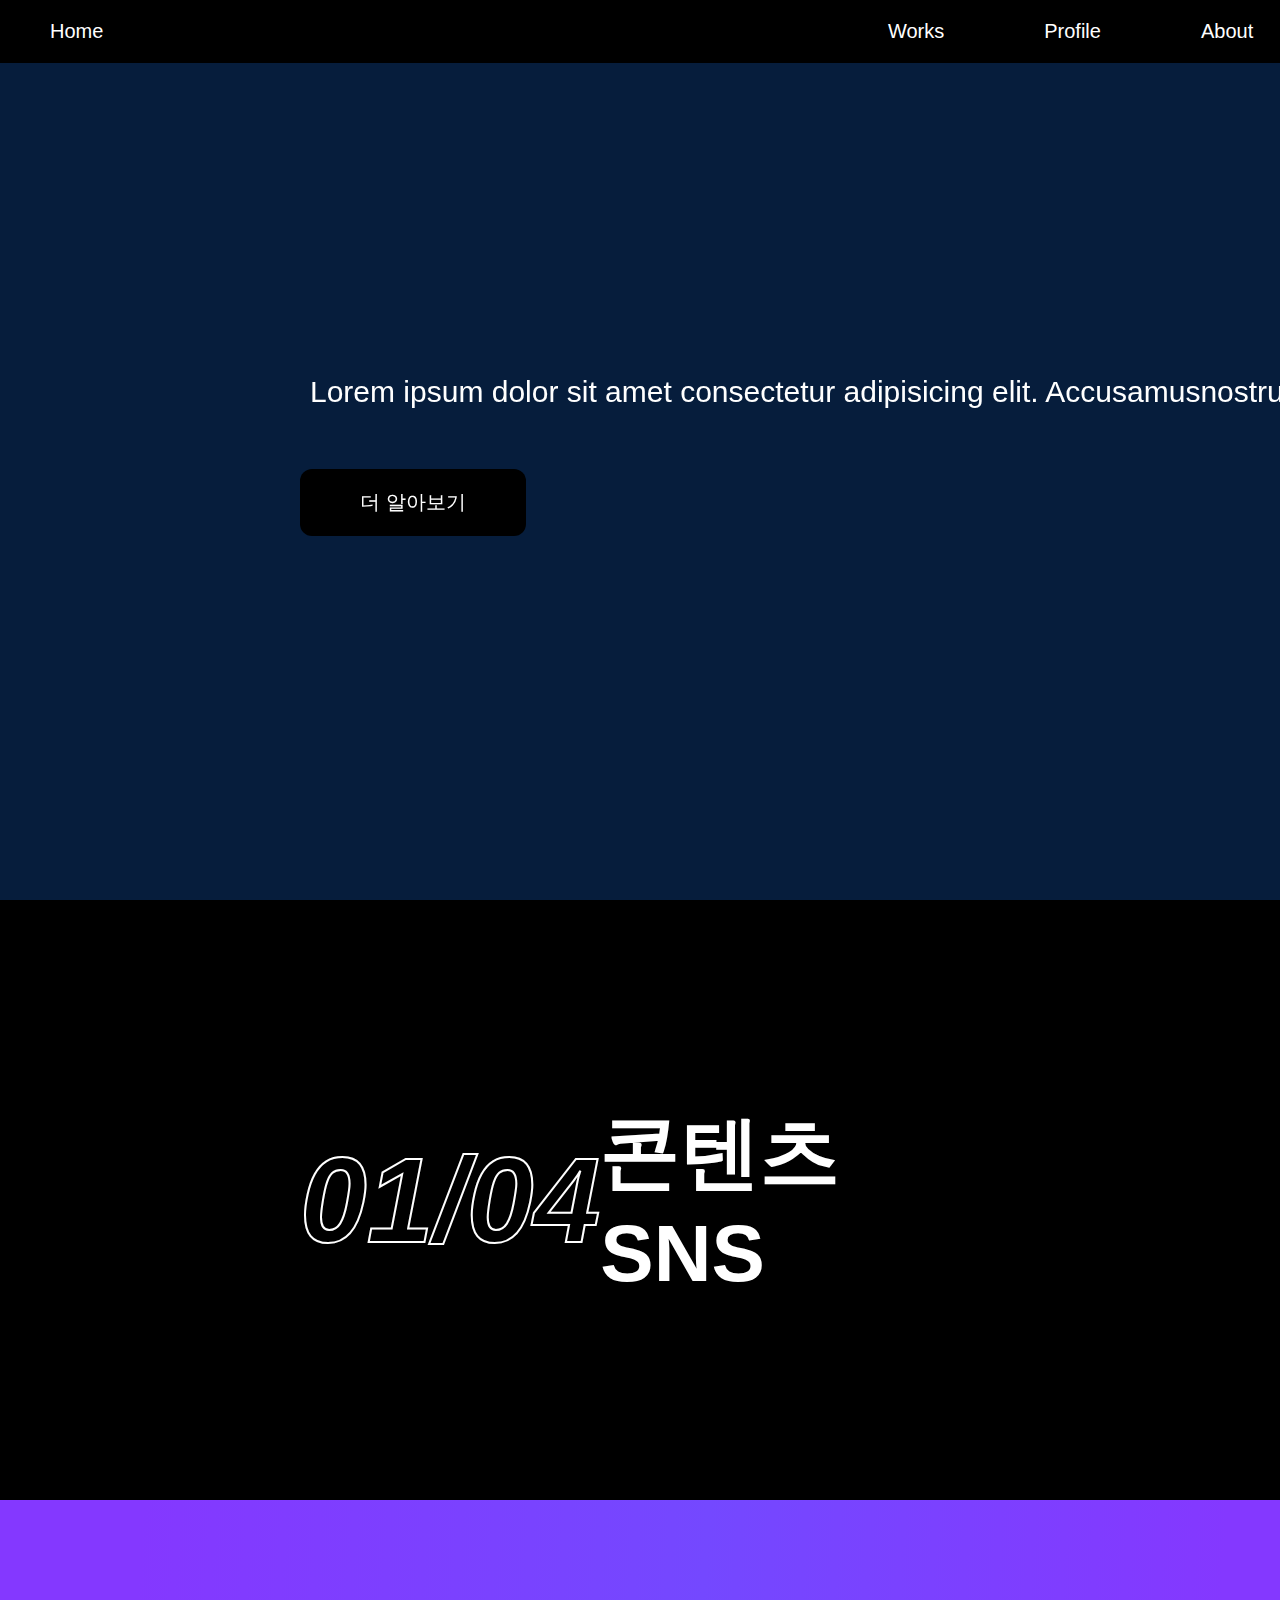
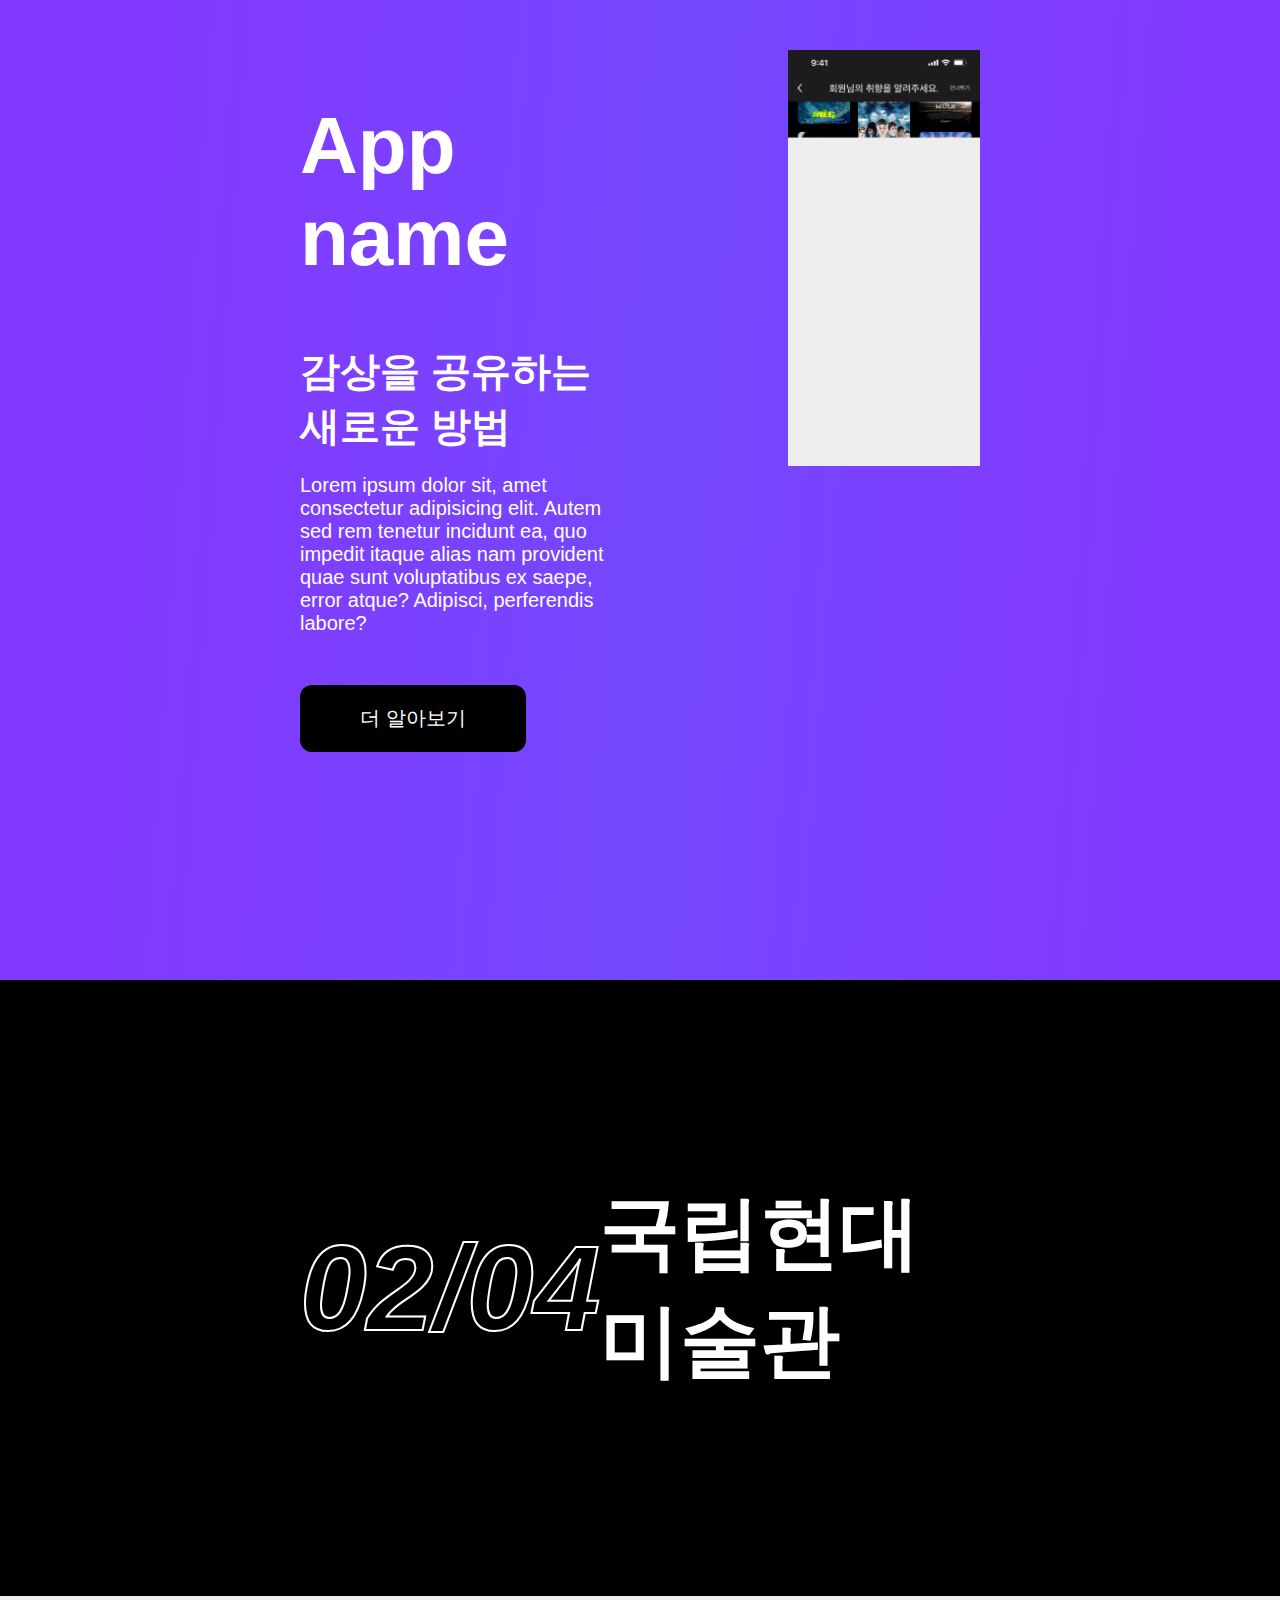
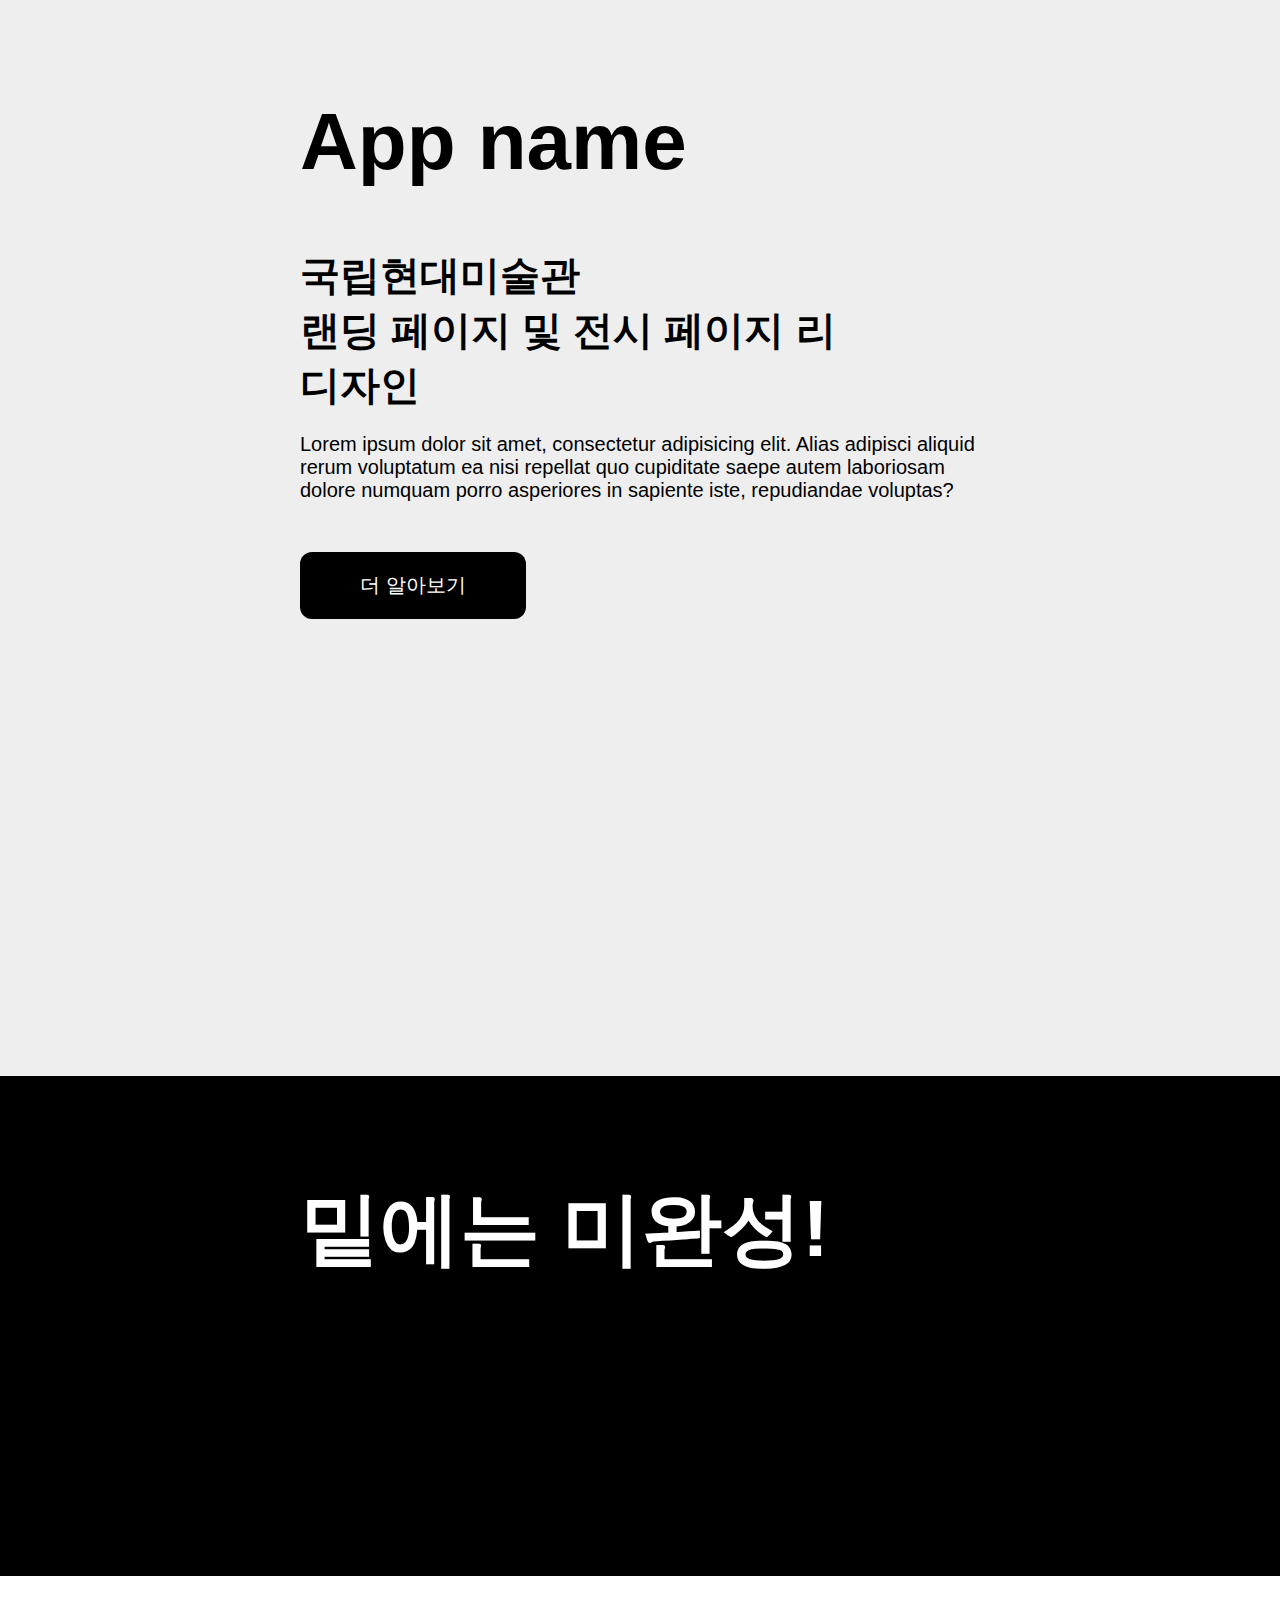
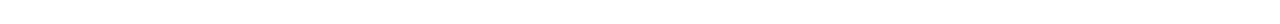
==== index.html @ 31405b0f "모바일 대응 수정" ====
<!DOCTYPE html>
<html lang="en">
<head>
    <meta charset="UTF-8">
    <meta http-equiv="X-UA-Compatible" content="IE=edge">
    <meta name="viewport" content="width=device-width, initial-scale=1.0">
    <!-- CSS -->
    <link rel="stylesheet" href="./CSS/style.css">
    <!-- 폰트 -->
    <link rel="preconnect" href="https://fonts.googleapis.com">
    <link rel="preconnect" href="https://fonts.gstatic.com" crossorigin>
    <link href="https://fonts.googleapis.com/css2?family=Noto+Sans+KR:wght@300;400;700&family=Roboto:wght@300;400;700&display=swap" rel="stylesheet">
    <!-- 제이쿼리 -->
    <script src="https://code.jquery.com/jquery-3.6.0.min.js" integrity="sha256-/xUj+3OJU5yExlq6GSYGSHk7tPXikynS7ogEvDej/m4=" crossorigin="anonymous"></script>

    
    <title>Document</title>
</head>
<body>
    <!-- 네이게이션 바 -->
    <nav class="navbar fixed">
            <li class="navbar-container">
                <ul class="home">Home</ul>
                <ul class="navbar-etc"><a href="#">Works</a></ul>
                <ul class="navbar-etc"><a href="#">Profile</a></ul>
                <ul class="navbar-etc"><a href="#">About</a></ul>
                <ul class="navbar-hamburger hide"><img src="./IMG/menu-line.png" alt=""></ul>
            </li>
    </nav>
    <!-- 메인 섹션 -->
<div class="body-container">
        <div class="main-background">
            <div class="main-text-container">
                <h1 id="job">Product Designer</h1>
                <p class="main-text">Lorem ipsum dolor sit amet consectetur adipisicing elit. Accusamusnostrum?</p>
                <button class="btn">더 알아보기</button>
            </div>
            <div class="profile-img"><img src="./IMG/Macbook.png" alt="profile image"></div>
        </div>
        
    <!-- 작업 -->
        <!-- 무비OTT -->
        <!-- summary -->
        <div class="works">
        <div class="works-title">
            <p class="big-title">01/04</p>
            <h1 style="color:white;">콘텐츠 SNS</h1>
        </div>
        <div class="movie works-template">
            <div class="movie-container">
                <!-- 좌측 텍스트박스 -->
                <div style="position: sticky;">
                    <div id="movie-text-box">
                        <h1>App name</h1>
                        <h4 class="p-title" id="movie-img-mobile">감상을 공유하는 새로운 방법</h4>
                        <p>Lorem ipsum dolor sit, amet consectetur adipisicing elit. Autem sed rem tenetur incidunt ea, quo impedit itaque alias nam provident quae sunt voluptatibus ex saepe, error atque? Adipisci, perferendis labore?</p>
                        <button class="btn">더 알아보기</button>
                    </div>
                </div>
                <!-- 우측 이미지박스 -->
                <div id="movie-img-box">
                    <div class="img-1"><img src="./IMG/test.png" alt=""></div>
                    <div class="temporary-img"></div>
                </div>
            </div>
        </div>
        <!-- MMCA -->
        <!-- summary -->
        <div class="works-title">
            <p class="big-title">02/04</p>
            <h1 style="color:white;">국립현대미술관</h1>
        </div>
        <div class="mmca works-template">
                <div class="mmca-top">
                    <div class="mmca-title">
                        <h1>App name</h1>
                        <h4 class="p-title" id="mmca-logo-mobile">국립현대미술관<br>랜딩 페이지 및 전시 페이지 리디자인</h4>
                    </div>
                    <div class="mmca-logo">
                        <!-- <img src="../Portfolio/IMG/MMCA_logo.png" alt=""> -->
                    </div>
                </div>
            <div>
                    <p id="mmca-p">Lorem ipsum dolor sit amet, consectetur adipisicing elit. Alias adipisci aliquid rerum voluptatum ea nisi repellat quo cupiditate saepe autem laboriosam dolore numquam porro asperiores in sapiente iste, repudiandae voluptas?</p>
                </div>
                <button class="btn" id="mmca-btn">더 알아보기</button>
        </div>
    </div>

    <div style="background-color: black; width: 100vw; height: 500px; position: sticky; top: 0px;" class="works-template"><h1 style="color: white;">밑에는 미완성!</h1></div>
    
    <!-- 프로필 -->
    <div class="profile-background">
        <div class="">
        </div>
    </div>
</div>



    <script>
        var h1 = document.getElementById('job');
        var 글씨 = document.getElementById('job').innerHTML;
        var UIUX = ['UIUX-Designer']

         h1.innerHTML = '';
        for (let i = 0; i < 글씨.length; i++) {
            setTimeout(() => {
             h1.innerHTML = h1.innerHTML + 글씨[i]
         }, i*50);
                    
        }
        // 타이핑 애니메이션
        
        $(window).on('mousewheel DOMMouseScroll',function(e){

            if(e.originalEvent.wheelDelta > 0 ||  e.originalEvent.detail < 0){
                $(".navbar").addClass("fixed");
            } 
            
            else if (e.originalEvent.wheelDelta < 0 ||  e.originalEvent.detail > 0){
                $(".navbar").removeClass("fixed");
            }
            
        });
        // navbar 스크롤 이벤트

        if (matchMedia("screen and (max-width: 768px)").matches) { 
            $('.profile-img').insertAfter('.main-text');
            $('.img-1').insertAfter('#movie-img-mobile');
            $('.mmca-logo').insertAfter('#mmca-logo-mobile');
            $('#mmca-p').insertAfter('.mmca-logo');
            $('#mmca-btn').insertAfter('#mmca-p');
            $(".navbar-etc").addClass('hide');
            $(".navbar-hamburger").removeClass('hide');
         } else { null }

         window.onresize = function(){ document.location.reload(); };
        //  JS 반응형




    </script>
</body>
</html>
---- CSS/style.css ----
@import url(./Reset.css);
.navbar {
  width: 100vw;
  padding: 20px 50px;
  background-color: black;
  color: white;
  list-style: none;
  z-index: 5;
}

.fixed {
  position: fixed;
}

.hide {
  display: none;
}

.navbar-container {
  display: flex;
  width: 94%;
}
.navbar-container ul {
  margin: 0px;
  padding: 0px;
  font-size: 20px;
  vertical-align: middle;
}
.navbar-container ul img {
  width: 20px;
  height: 20px;
}
.navbar-container .home {
  margin-right: auto;
}
.navbar-container .navbar-etc {
  flex: none;
  margin-left: 100px;
}
.navbar-container a {
  text-decoration: none;
  color: white;
}

.btn {
  padding: 20px 60px;
  background-color: black;
  color: white;
  border: none;
  border-radius: 12px;
  font-size: 20px;
  margin-top: 50px;
}

.main-background {
  position: -webkit-sticky;
  position: sticky;
  display: flex;
  align-items: center;
  justify-content: space-between;
  height: 100vh;
  width: 100vw;
  top: 0px;
  background-color: #061D3C;
  color: white;
  padding: 150px 300px;
}
.main-background .main-text-container h1 {
  font-weight: 700;
  font-size: 80px;
}
.main-background .main-text-container .main-text {
  font-size: 30px;
  font-weight: 300;
  width: 100vw;
  margin: 10px;
}
.main-background .profile-img {
  margin-left: auto;
  display: inline-block;
  width: 50vw;
}
.main-background .profile-img img {
  width: 100%;
}

.works-title {
  width: 100%;
  padding: 200px 300px;
  background-color: black;
  display: flex;
  justify-content: space-between;
  align-items: center;
  top: 0;
  position: -webkit-sticky;
  position: sticky;
}

.big-title {
  font-size: 120px;
  font-weight: 700;
  color: transparent;
  -webkit-text-stroke: 2px white;
  font-style: oblique;
}

.works-template {
  position: -webkit-sticky;
  position: sticky;
  top: 0px;
  width: 100vw;
  height: 120vh;
  padding: 100px 300px;
  align-items: center;
}

.movie {
  background: linear-gradient(94.07deg, #8438FF 10.64%, #7448FF 52.28%, #8438FF 90.59%);
}
.movie .movie-container {
  display: flex;
  justify-content: space-between;
  margin-top: 100px;
}
.movie #movie-text-box {
  display: flex;
  flex-direction: column;
  align-items: flex-start;
  width: 25vw;
  color: white;
}

.p-title {
  font-size: 40px;
  margin-top: 60px;
  margin-bottom: 20px;
}

#movie-img-box {
  display: flex;
  flex-direction: column;
  align-items: flex-end;
  width: 25vw;
  justify-content: right;
}
#movie-img-box .img-1 {
  width: 60%;
  margin-top: -50px;
}

#movie-img-box img {
  position: -webkit-sticky;
  position: sticky;
  background-color: #eee;
  width: 100%;
  top: 100px;
  justify-self: right;
}

.mmca {
  background-color: #eee;
  color: black;
}
.mmca .mmca-top {
  display: flex;
  flex-direction: row;
  justify-content: space-between;
  align-items: center;
}
.mmca .mmca-logo {
  width: 150px;
  height: 154px;
  background-image: url(../IMG/MMCA_logo.png);
  background-size: cover;
}

@media screen and (max-width: 768px) {
  h1 {
    font-size: 50px;
  }

  p {
    font-size: 16px;
  }

  .main-background {
    padding: 200px 20px;
    flex-direction: column;
    text-align: center;
    align-items: center;
    justify-content: center;
  }
  .main-background .main-text-container h1 {
    font-weight: 700;
    font-size: 50px;
  }
  .main-background .main-text-container .main-text {
    width: auto;
    margin: 15px auto;
    font-size: 30px;
  }
  .main-background .profile-img {
    width: 70%;
  }

  .btn {
    margin: auto;
  }

  .works h1 {
    margin: 0px auto;
    font-size: 50px;
  }
  .works h4 {
    margin: 16px auto;
    font-size: 24px;
  }
  .works p {
    margin-top: 30px;
    margin-bottom: 30px;
  }

  .works-title {
    flex-direction: column;
    padding: 50px 20px;
  }

  .big-title {
    font-size: 90px;
  }

  .works-template {
    height: auto;
    padding: 20px;
  }

  .movie .movie-container {
    flex-direction: column;
    margin-top: 20px;
  }
  .movie .movie-container #movie-text-box {
    width: 100%;
    text-align: center;
  }
  .movie .movie-container #movie-text-box img {
    width: 50%;
  }

  .mmca .mmca-top {
    flex-direction: column;
    margin-top: 20px;
  }
  .mmca .mmca-top .mmca-title {
    width: 100%;
    text-align: center;
  }
  .mmca .mmca-top .mmca-title .mmca-logo {
    margin: 0% auto;
  }
}/*# sourceMappingURL=style.css.map */
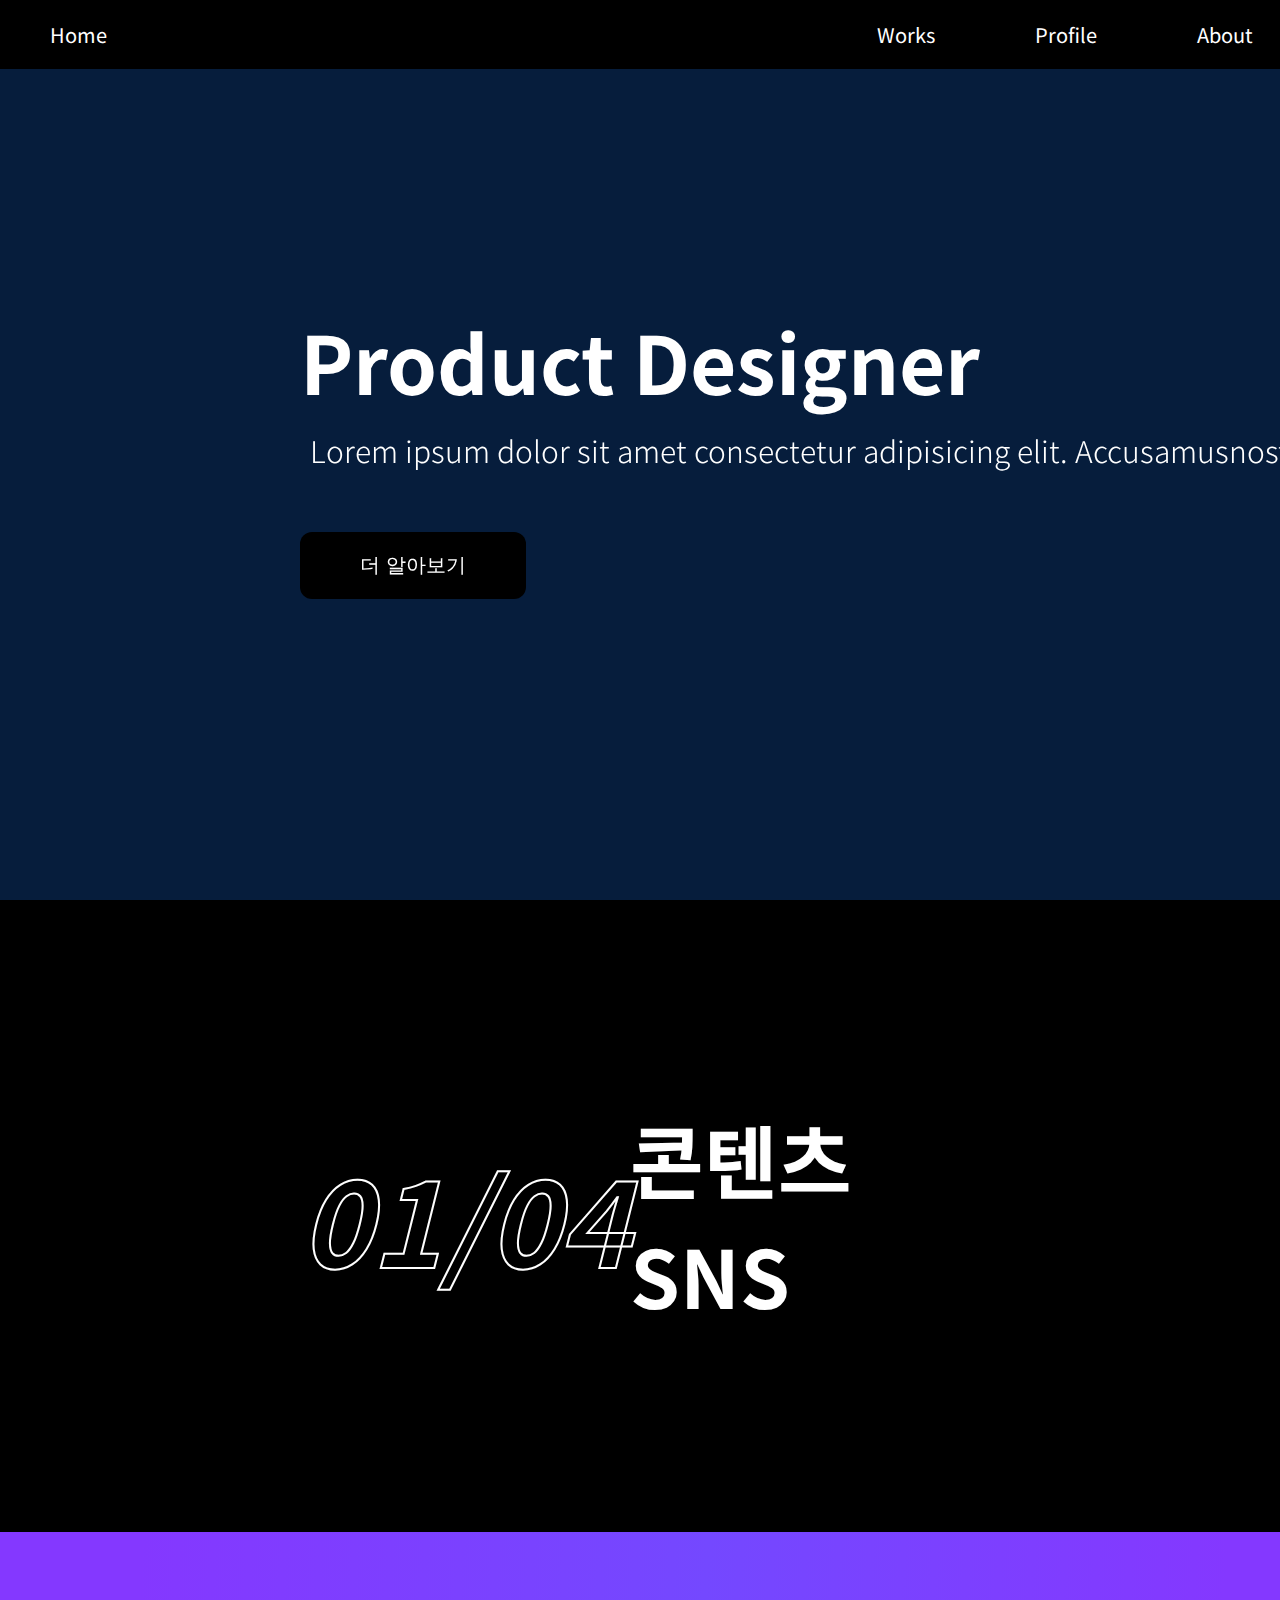
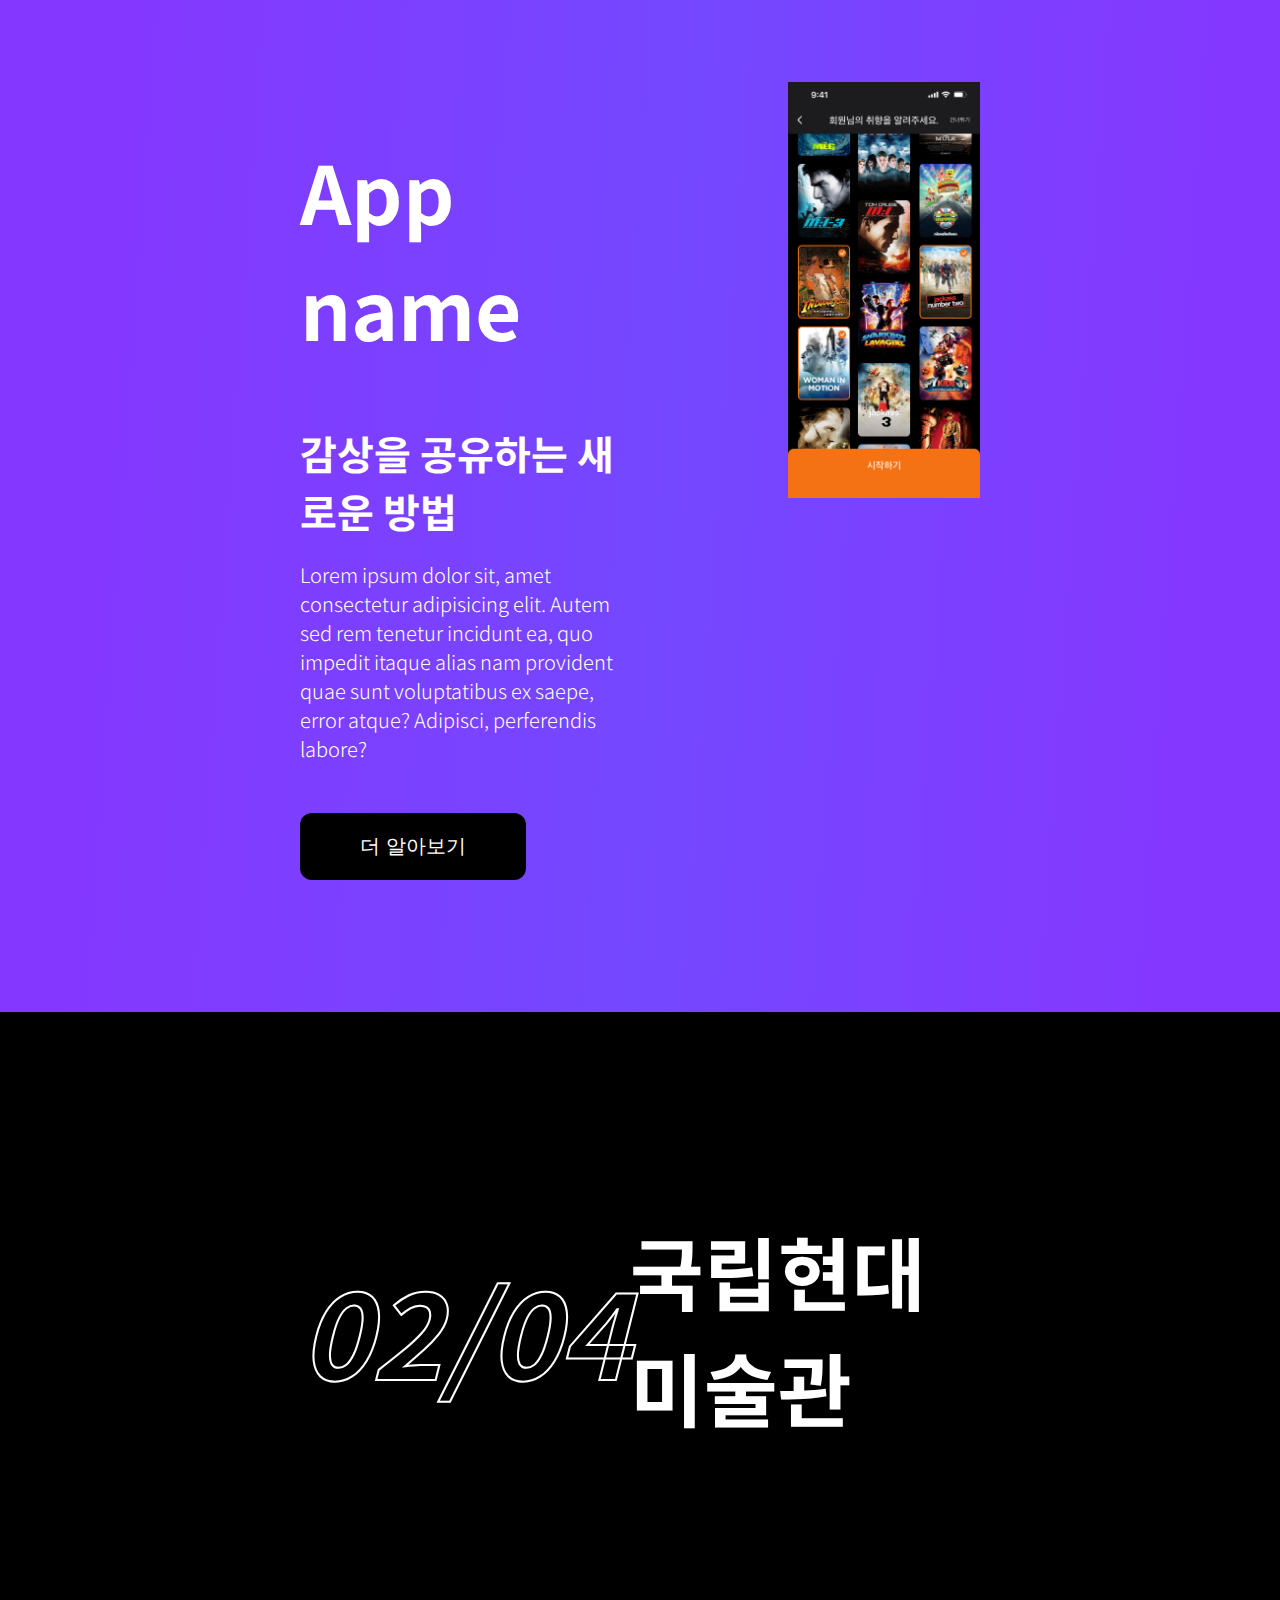
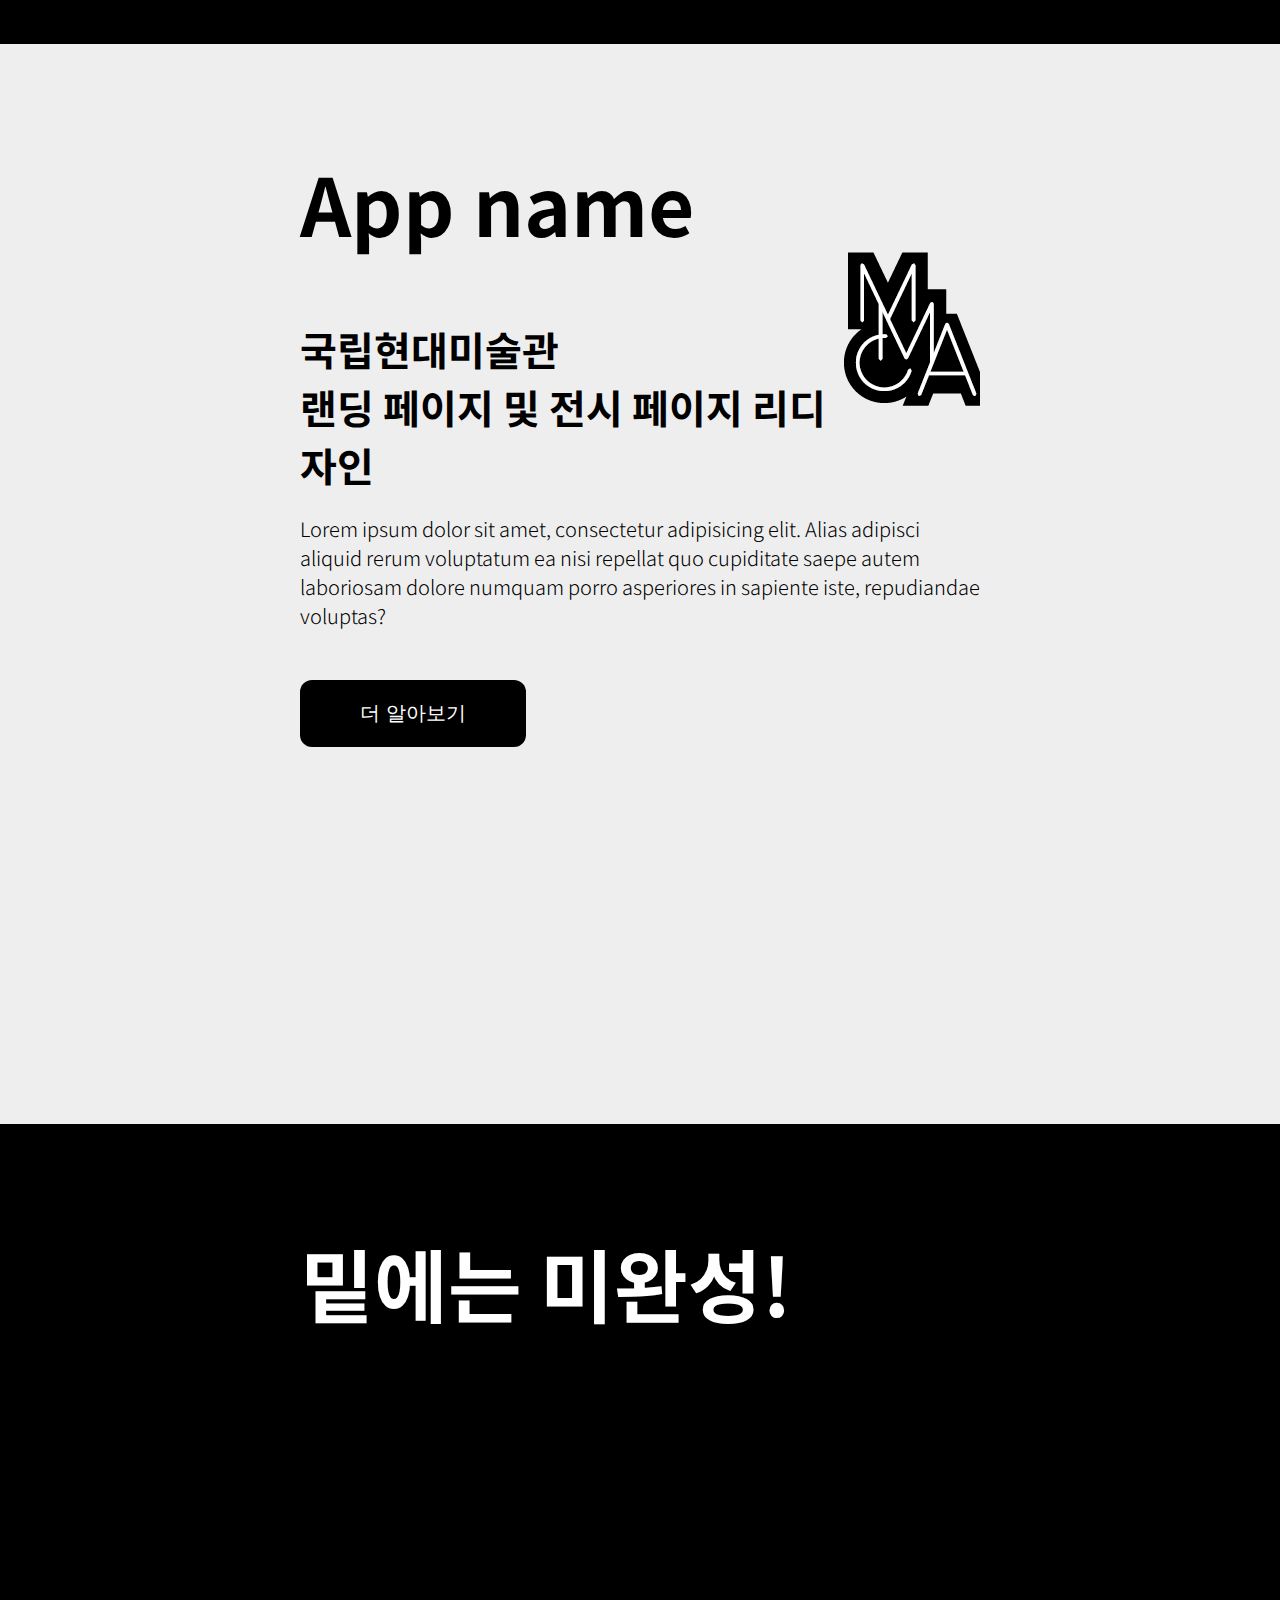
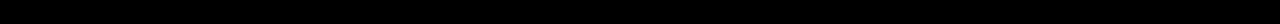
==== commit 11b02d95: "Update index.html" ====
--- a/index.html
+++ b/index.html
@@ -134,8 +134,6 @@
             $(".navbar-etc").addClass('hide');
             $(".navbar-hamburger").removeClass('hide');
          } else { null }
-
-         window.onresize = function(){ document.location.reload(); };
         //  JS 반응형
 
 
@@ -143,4 +141,4 @@
 
     </script>
 </body>
-</html>+</html>
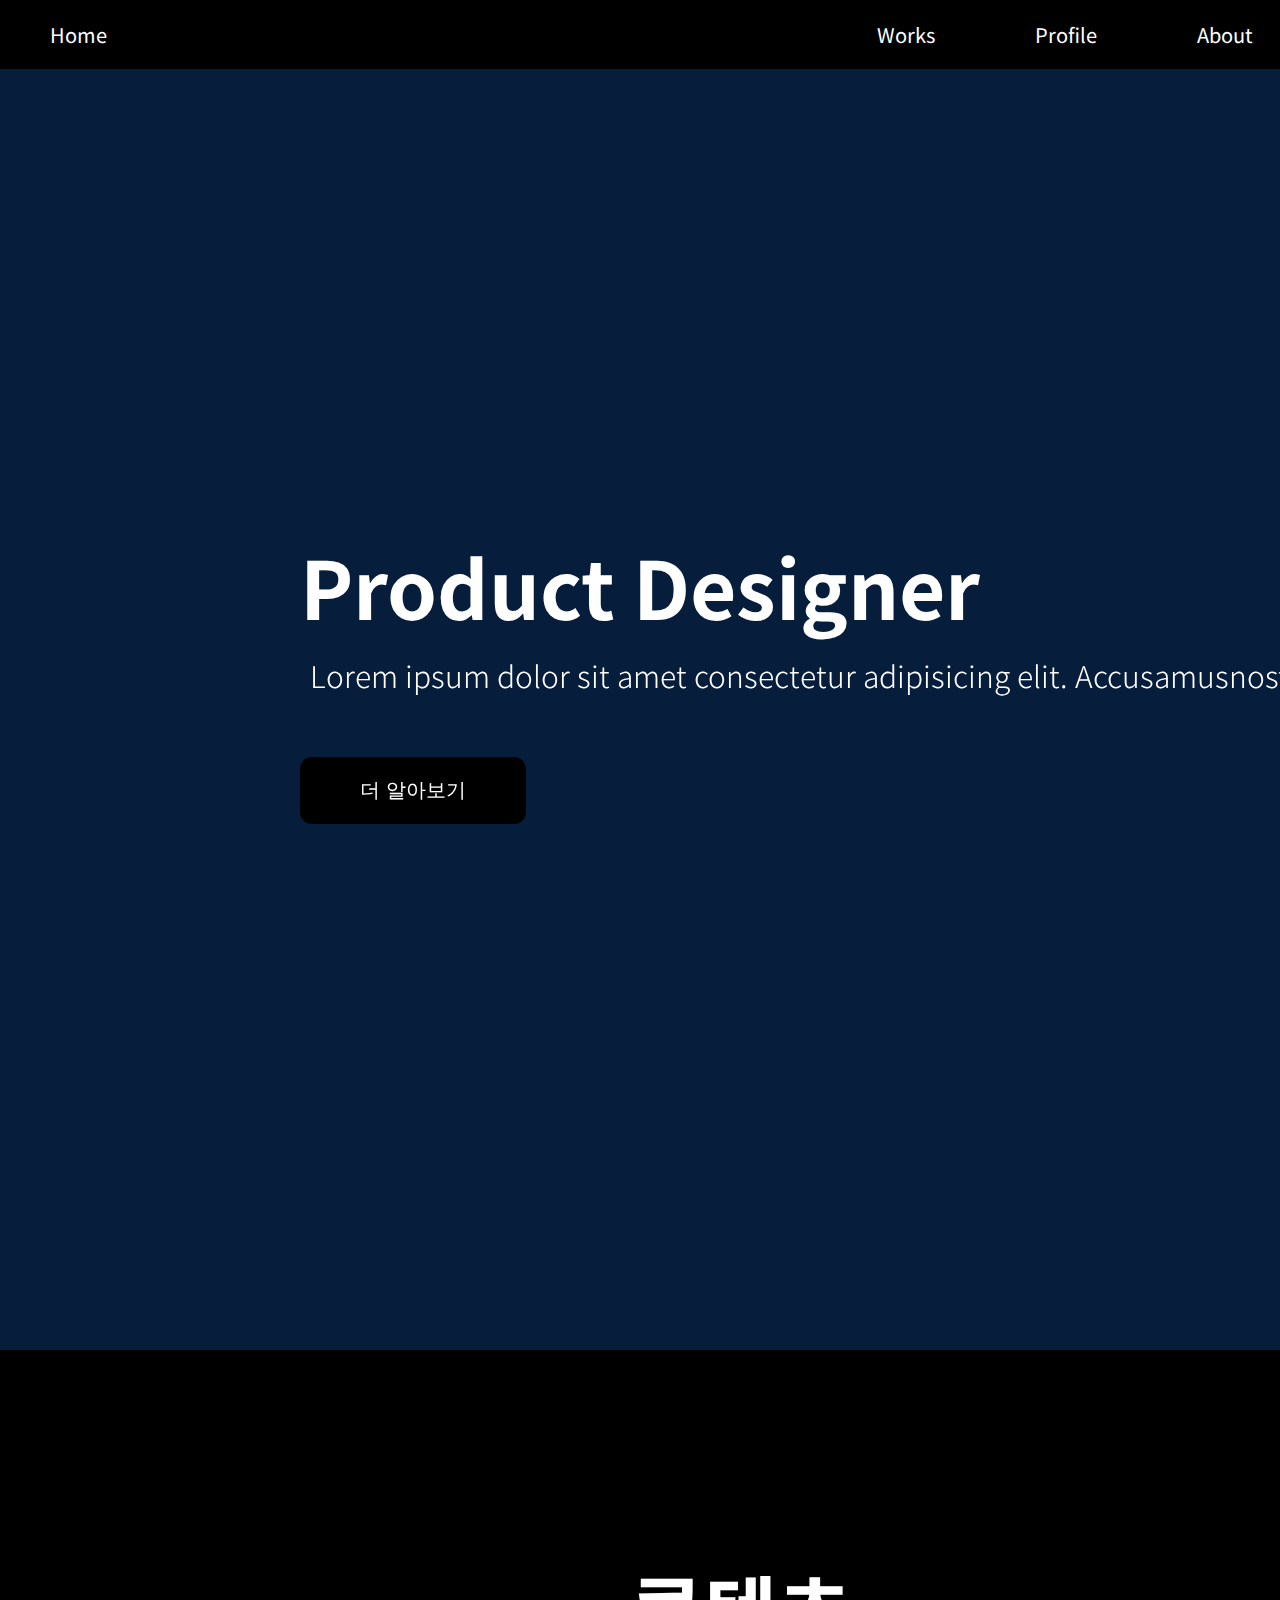
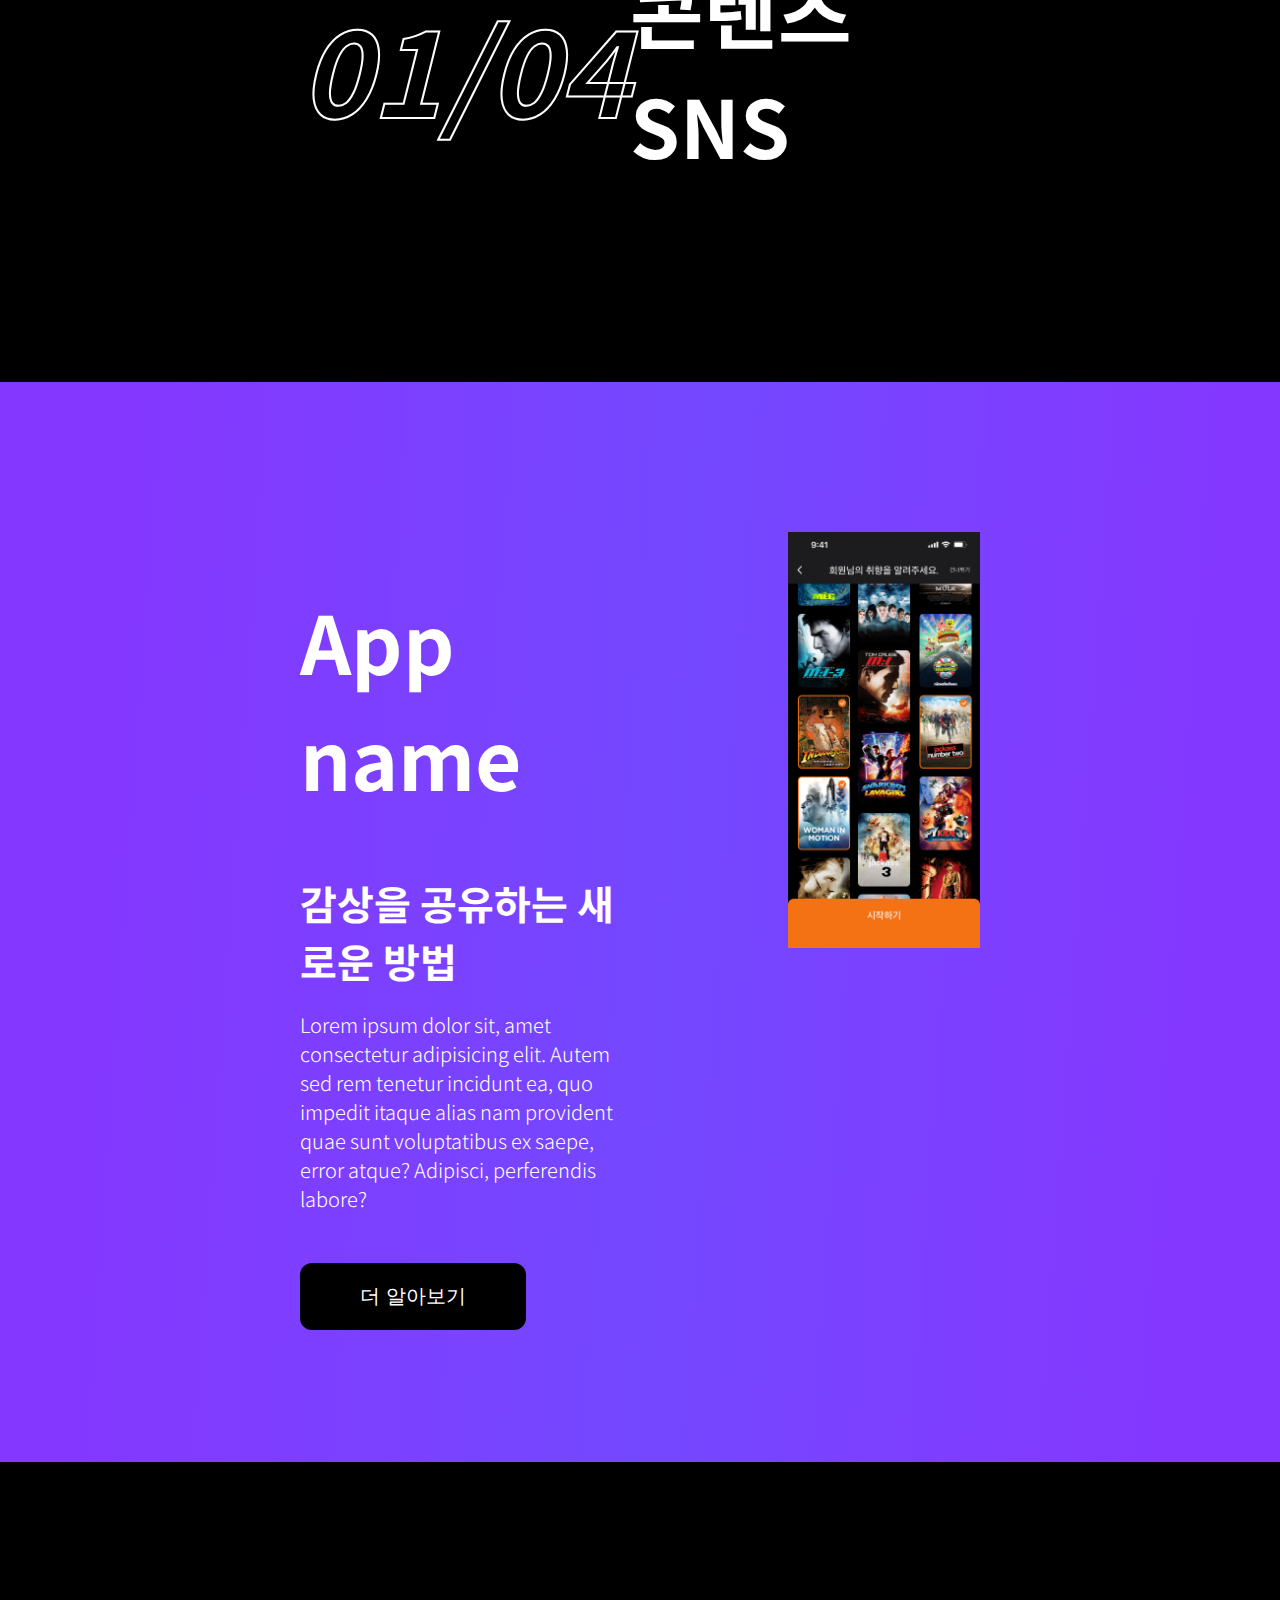
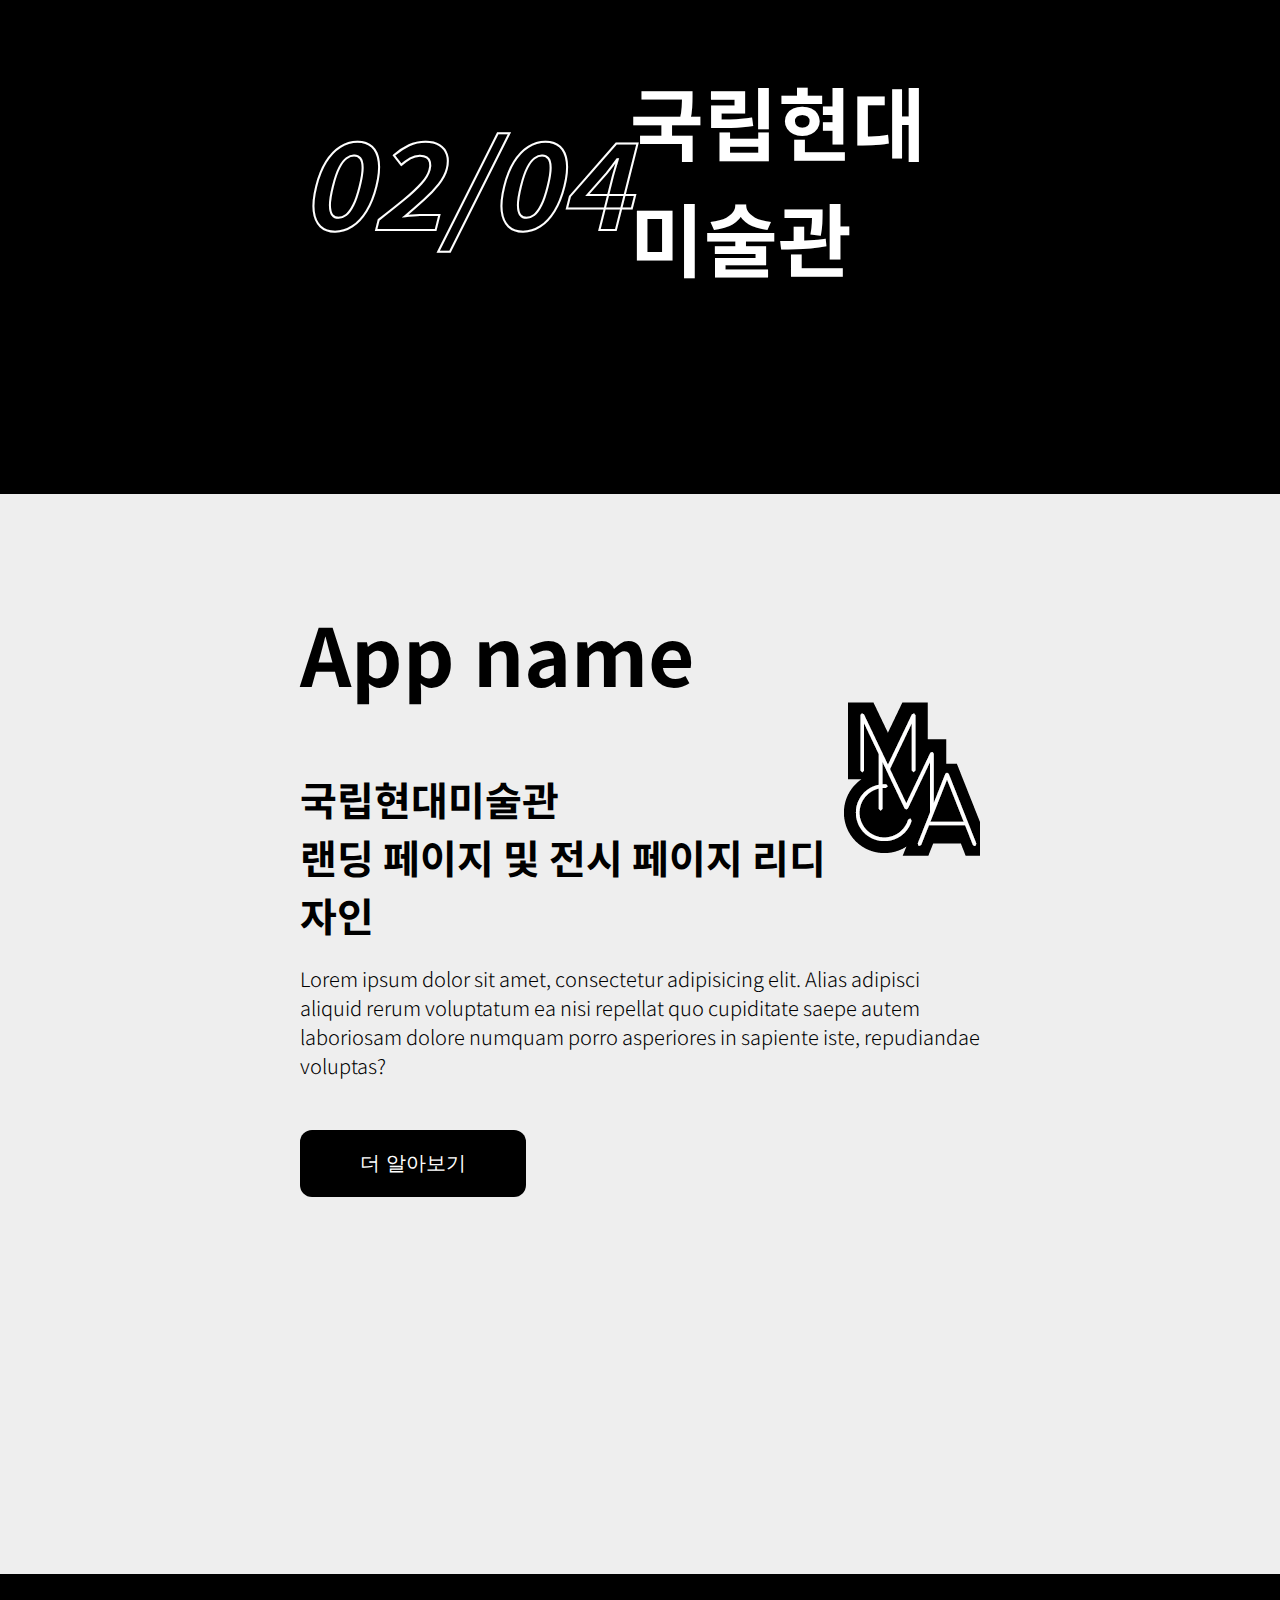
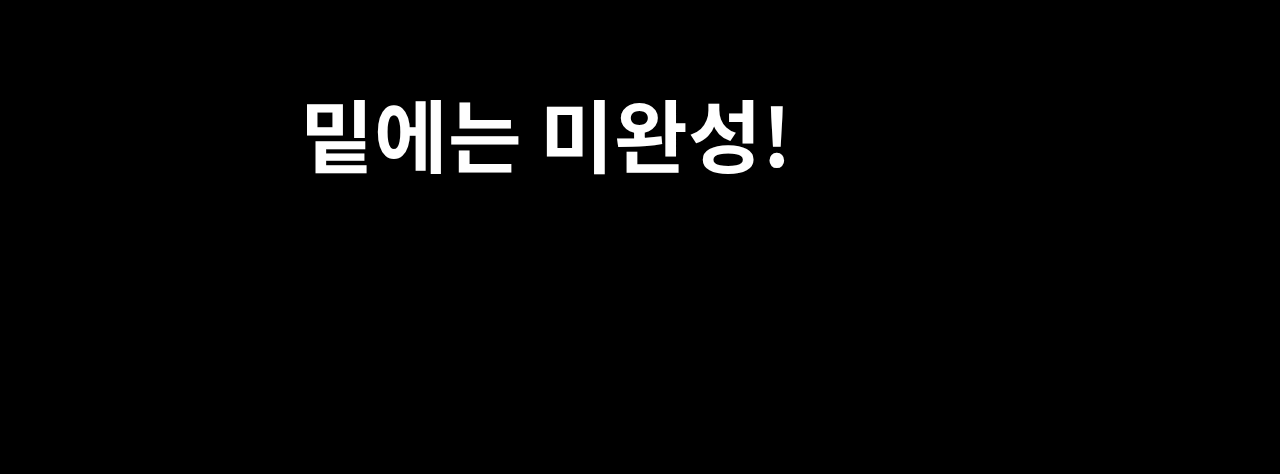
==== commit 8d4f4bc9: "main-background 높이 수정" ====
--- a/index.html
+++ b/index.html
@@ -1,144 +1,144 @@
-<!DOCTYPE html>
-<html lang="en">
-<head>
-    <meta charset="UTF-8">
-    <meta http-equiv="X-UA-Compatible" content="IE=edge">
-    <meta name="viewport" content="width=device-width, initial-scale=1.0">
-    <!-- CSS -->
-    <link rel="stylesheet" href="./CSS/style.css">
-    <!-- 폰트 -->
-    <link rel="preconnect" href="https://fonts.googleapis.com">
-    <link rel="preconnect" href="https://fonts.gstatic.com" crossorigin>
-    <link href="https://fonts.googleapis.com/css2?family=Noto+Sans+KR:wght@300;400;700&family=Roboto:wght@300;400;700&display=swap" rel="stylesheet">
-    <!-- 제이쿼리 -->
-    <script src="https://code.jquery.com/jquery-3.6.0.min.js" integrity="sha256-/xUj+3OJU5yExlq6GSYGSHk7tPXikynS7ogEvDej/m4=" crossorigin="anonymous"></script>
-
-    
-    <title>Document</title>
-</head>
-<body>
-    <!-- 네이게이션 바 -->
-    <nav class="navbar fixed">
-            <li class="navbar-container">
-                <ul class="home">Home</ul>
-                <ul class="navbar-etc"><a href="#">Works</a></ul>
-                <ul class="navbar-etc"><a href="#">Profile</a></ul>
-                <ul class="navbar-etc"><a href="#">About</a></ul>
-                <ul class="navbar-hamburger hide"><img src="./IMG/menu-line.png" alt=""></ul>
-            </li>
-    </nav>
-    <!-- 메인 섹션 -->
-<div class="body-container">
-        <div class="main-background">
-            <div class="main-text-container">
-                <h1 id="job">Product Designer</h1>
-                <p class="main-text">Lorem ipsum dolor sit amet consectetur adipisicing elit. Accusamusnostrum?</p>
-                <button class="btn">더 알아보기</button>
-            </div>
-            <div class="profile-img"><img src="./IMG/Macbook.png" alt="profile image"></div>
-        </div>
-        
-    <!-- 작업 -->
-        <!-- 무비OTT -->
-        <!-- summary -->
-        <div class="works">
-        <div class="works-title">
-            <p class="big-title">01/04</p>
-            <h1 style="color:white;">콘텐츠 SNS</h1>
-        </div>
-        <div class="movie works-template">
-            <div class="movie-container">
-                <!-- 좌측 텍스트박스 -->
-                <div style="position: sticky;">
-                    <div id="movie-text-box">
-                        <h1>App name</h1>
-                        <h4 class="p-title" id="movie-img-mobile">감상을 공유하는 새로운 방법</h4>
-                        <p>Lorem ipsum dolor sit, amet consectetur adipisicing elit. Autem sed rem tenetur incidunt ea, quo impedit itaque alias nam provident quae sunt voluptatibus ex saepe, error atque? Adipisci, perferendis labore?</p>
-                        <button class="btn">더 알아보기</button>
-                    </div>
-                </div>
-                <!-- 우측 이미지박스 -->
-                <div id="movie-img-box">
-                    <div class="img-1"><img src="./IMG/test.png" alt=""></div>
-                    <div class="temporary-img"></div>
-                </div>
-            </div>
-        </div>
-        <!-- MMCA -->
-        <!-- summary -->
-        <div class="works-title">
-            <p class="big-title">02/04</p>
-            <h1 style="color:white;">국립현대미술관</h1>
-        </div>
-        <div class="mmca works-template">
-                <div class="mmca-top">
-                    <div class="mmca-title">
-                        <h1>App name</h1>
-                        <h4 class="p-title" id="mmca-logo-mobile">국립현대미술관<br>랜딩 페이지 및 전시 페이지 리디자인</h4>
-                    </div>
-                    <div class="mmca-logo">
-                        <!-- <img src="../Portfolio/IMG/MMCA_logo.png" alt=""> -->
-                    </div>
-                </div>
-            <div>
-                    <p id="mmca-p">Lorem ipsum dolor sit amet, consectetur adipisicing elit. Alias adipisci aliquid rerum voluptatum ea nisi repellat quo cupiditate saepe autem laboriosam dolore numquam porro asperiores in sapiente iste, repudiandae voluptas?</p>
-                </div>
-                <button class="btn" id="mmca-btn">더 알아보기</button>
-        </div>
-    </div>
-
-    <div style="background-color: black; width: 100vw; height: 500px; position: sticky; top: 0px;" class="works-template"><h1 style="color: white;">밑에는 미완성!</h1></div>
-    
-    <!-- 프로필 -->
-    <div class="profile-background">
-        <div class="">
-        </div>
-    </div>
-</div>
-
-
-
-    <script>
-        var h1 = document.getElementById('job');
-        var 글씨 = document.getElementById('job').innerHTML;
-        var UIUX = ['UIUX-Designer']
-
-         h1.innerHTML = '';
-        for (let i = 0; i < 글씨.length; i++) {
-            setTimeout(() => {
-             h1.innerHTML = h1.innerHTML + 글씨[i]
-         }, i*50);
-                    
-        }
-        // 타이핑 애니메이션
-        
-        $(window).on('mousewheel DOMMouseScroll',function(e){
-
-            if(e.originalEvent.wheelDelta > 0 ||  e.originalEvent.detail < 0){
-                $(".navbar").addClass("fixed");
-            } 
-            
-            else if (e.originalEvent.wheelDelta < 0 ||  e.originalEvent.detail > 0){
-                $(".navbar").removeClass("fixed");
-            }
-            
-        });
-        // navbar 스크롤 이벤트
-
-        if (matchMedia("screen and (max-width: 768px)").matches) { 
-            $('.profile-img').insertAfter('.main-text');
-            $('.img-1').insertAfter('#movie-img-mobile');
-            $('.mmca-logo').insertAfter('#mmca-logo-mobile');
-            $('#mmca-p').insertAfter('.mmca-logo');
-            $('#mmca-btn').insertAfter('#mmca-p');
-            $(".navbar-etc").addClass('hide');
-            $(".navbar-hamburger").removeClass('hide');
-         } else { null }
-        //  JS 반응형
-
-
-
-
-    </script>
-</body>
-</html>
+<!DOCTYPE html>
+<html lang="en">
+<head>
+    <meta charset="UTF-8">
+    <meta http-equiv="X-UA-Compatible" content="IE=edge">
+    <meta name="viewport" content="width=device-width, initial-scale=1.0">
+    <!-- CSS -->
+    <link rel="stylesheet" href="./CSS/style.css">
+    <!-- 폰트 -->
+    <link rel="preconnect" href="https://fonts.googleapis.com">
+    <link rel="preconnect" href="https://fonts.gstatic.com" crossorigin>
+    <link href="https://fonts.googleapis.com/css2?family=Noto+Sans+KR:wght@300;400;700&family=Roboto:wght@300;400;700&display=swap" rel="stylesheet">
+    <!-- 제이쿼리 -->
+    <script src="https://code.jquery.com/jquery-3.6.0.min.js" integrity="sha256-/xUj+3OJU5yExlq6GSYGSHk7tPXikynS7ogEvDej/m4=" crossorigin="anonymous"></script>
+
+    
+    <title>Document</title>
+</head>
+<body>
+    <!-- 네이게이션 바 -->
+    <nav class="navbar fixed">
+            <li class="navbar-container">
+                <ul class="home">Home</ul>
+                <ul class="navbar-etc"><a href="#">Works</a></ul>
+                <ul class="navbar-etc"><a href="#">Profile</a></ul>
+                <ul class="navbar-etc"><a href="#">About</a></ul>
+                <ul class="navbar-hamburger hide"><img src="./IMG/menu-line.png" alt=""></ul>
+            </li>
+    </nav>
+    <!-- 메인 섹션 -->
+<div class="body-container">
+        <div class="main-background">
+            <div class="main-text-container">
+                <h1 id="job">Product Designer</h1>
+                <p class="main-text">Lorem ipsum dolor sit amet consectetur adipisicing elit. Accusamusnostrum?</p>
+                <button class="btn">더 알아보기</button>
+            </div>
+            <div class="profile-img"><img src="./IMG/Macbook.png" alt="profile image"></div>
+        </div>
+        
+    <!-- 작업 -->
+        <!-- 무비OTT -->
+        <!-- summary -->
+        <div class="works">
+        <div class="works-title">
+            <p class="big-title">01/04</p>
+            <h1 style="color:white;">콘텐츠 SNS</h1>
+        </div>
+        <div class="movie works-template">
+            <div class="movie-container">
+                <!-- 좌측 텍스트박스 -->
+                <div style="position: sticky;">
+                    <div id="movie-text-box">
+                        <h1>App name</h1>
+                        <h4 class="p-title" id="movie-img-mobile">감상을 공유하는 새로운 방법</h4>
+                        <p>Lorem ipsum dolor sit, amet consectetur adipisicing elit. Autem sed rem tenetur incidunt ea, quo impedit itaque alias nam provident quae sunt voluptatibus ex saepe, error atque? Adipisci, perferendis labore?</p>
+                        <button class="btn">더 알아보기</button>
+                    </div>
+                </div>
+                <!-- 우측 이미지박스 -->
+                <div id="movie-img-box">
+                    <div class="img-1"><img src="./IMG/test.png" alt=""></div>
+                    <div class="temporary-img"></div>
+                </div>
+            </div>
+        </div>
+        <!-- MMCA -->
+        <!-- summary -->
+        <div class="works-title">
+            <p class="big-title">02/04</p>
+            <h1 style="color:white;">국립현대미술관</h1>
+        </div>
+        <div class="mmca works-template">
+                <div class="mmca-top">
+                    <div class="mmca-title">
+                        <h1>App name</h1>
+                        <h4 class="p-title" id="mmca-logo-mobile">국립현대미술관<br>랜딩 페이지 및 전시 페이지 리디자인</h4>
+                    </div>
+                    <div class="mmca-logo">
+                        <!-- <img src="../Portfolio/IMG/MMCA_logo.png" alt=""> -->
+                    </div>
+                </div>
+            <div>
+                    <p id="mmca-p">Lorem ipsum dolor sit amet, consectetur adipisicing elit. Alias adipisci aliquid rerum voluptatum ea nisi repellat quo cupiditate saepe autem laboriosam dolore numquam porro asperiores in sapiente iste, repudiandae voluptas?</p>
+                </div>
+                <button class="btn" id="mmca-btn">더 알아보기</button>
+        </div>
+    </div>
+
+    <div style="background-color: black; width: 100vw; height: 500px; position: sticky; top: 0px;" class="works-template"><h1 style="color: white;">밑에는 미완성!</h1></div>
+    
+    <!-- 프로필 -->
+    <div class="profile-background">
+        <div class="">
+        </div>
+    </div>
+</div>
+
+
+
+    <script>
+        var h1 = document.getElementById('job');
+        var 글씨 = document.getElementById('job').innerHTML;
+        var UIUX = ['UIUX-Designer']
+
+         h1.innerHTML = '';
+        for (let i = 0; i < 글씨.length; i++) {
+            setTimeout(() => {
+             h1.innerHTML = h1.innerHTML + 글씨[i]
+         }, i*50);
+                    
+        }
+        // 타이핑 애니메이션
+        
+        $(window).on('mousewheel DOMMouseScroll',function(e){
+
+            if(e.originalEvent.wheelDelta > 0 ||  e.originalEvent.detail < 0){
+                $(".navbar").addClass("fixed");
+            } 
+            
+            else if (e.originalEvent.wheelDelta < 0 ||  e.originalEvent.detail > 0){
+                $(".navbar").removeClass("fixed");
+            }
+            
+        });
+        // navbar 스크롤 이벤트
+
+        if (matchMedia("screen and (max-width: 768px)").matches) { 
+            $('.profile-img').insertAfter('.main-text');
+            $('.img-1').insertAfter('#movie-img-mobile');
+            $('.mmca-logo').insertAfter('#mmca-logo-mobile');
+            $('#mmca-p').insertAfter('.mmca-logo');
+            $('#mmca-btn').insertAfter('#mmca-p');
+            $(".navbar-etc").addClass('hide');
+            $(".navbar-hamburger").removeClass('hide');
+         } else { null }
+        //  JS 반응형
+
+
+
+
+    </script>
+</body>
+</html>--- a/CSS/style.css
+++ b/CSS/style.css
@@ -58,7 +58,7 @@
   display: flex;
   align-items: center;
   justify-content: space-between;
-  height: 100vh;
+  height: 150vh;
   width: 100vw;
   top: 0px;
   background-color: #061D3C;
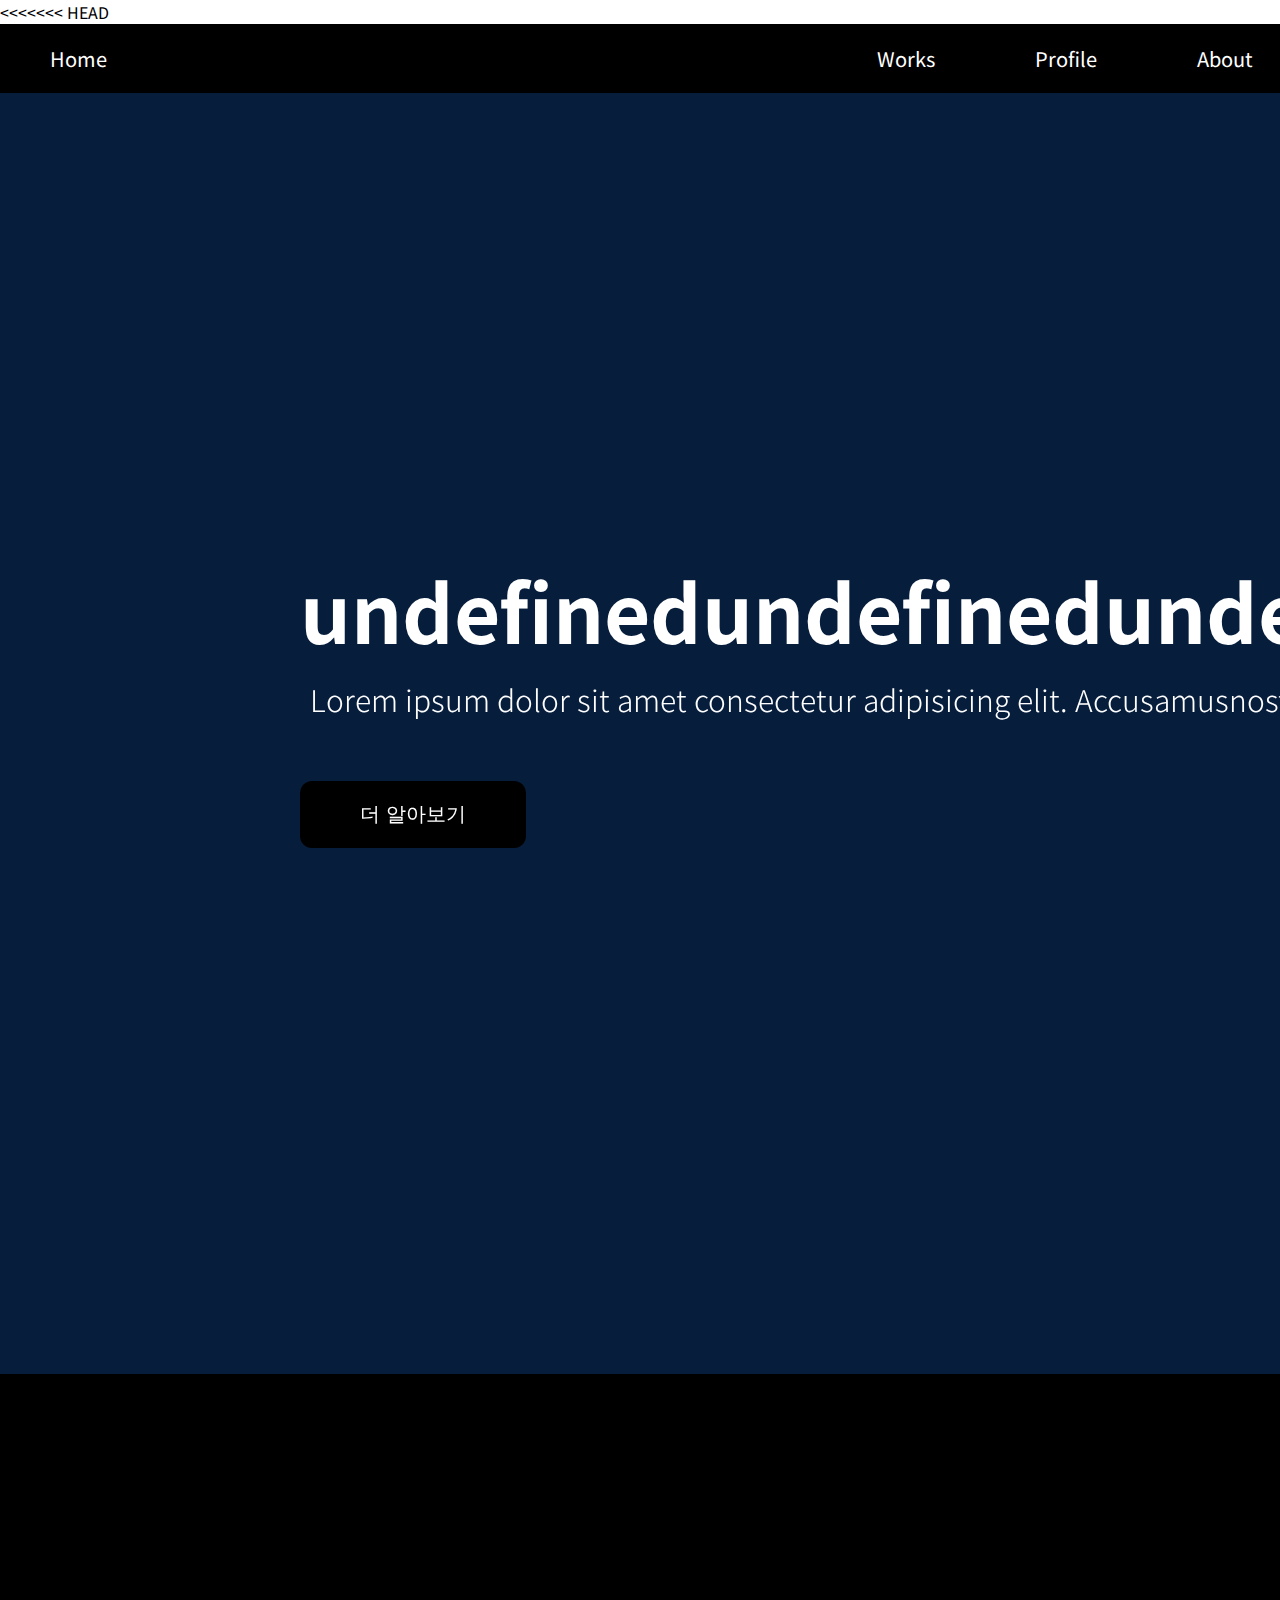
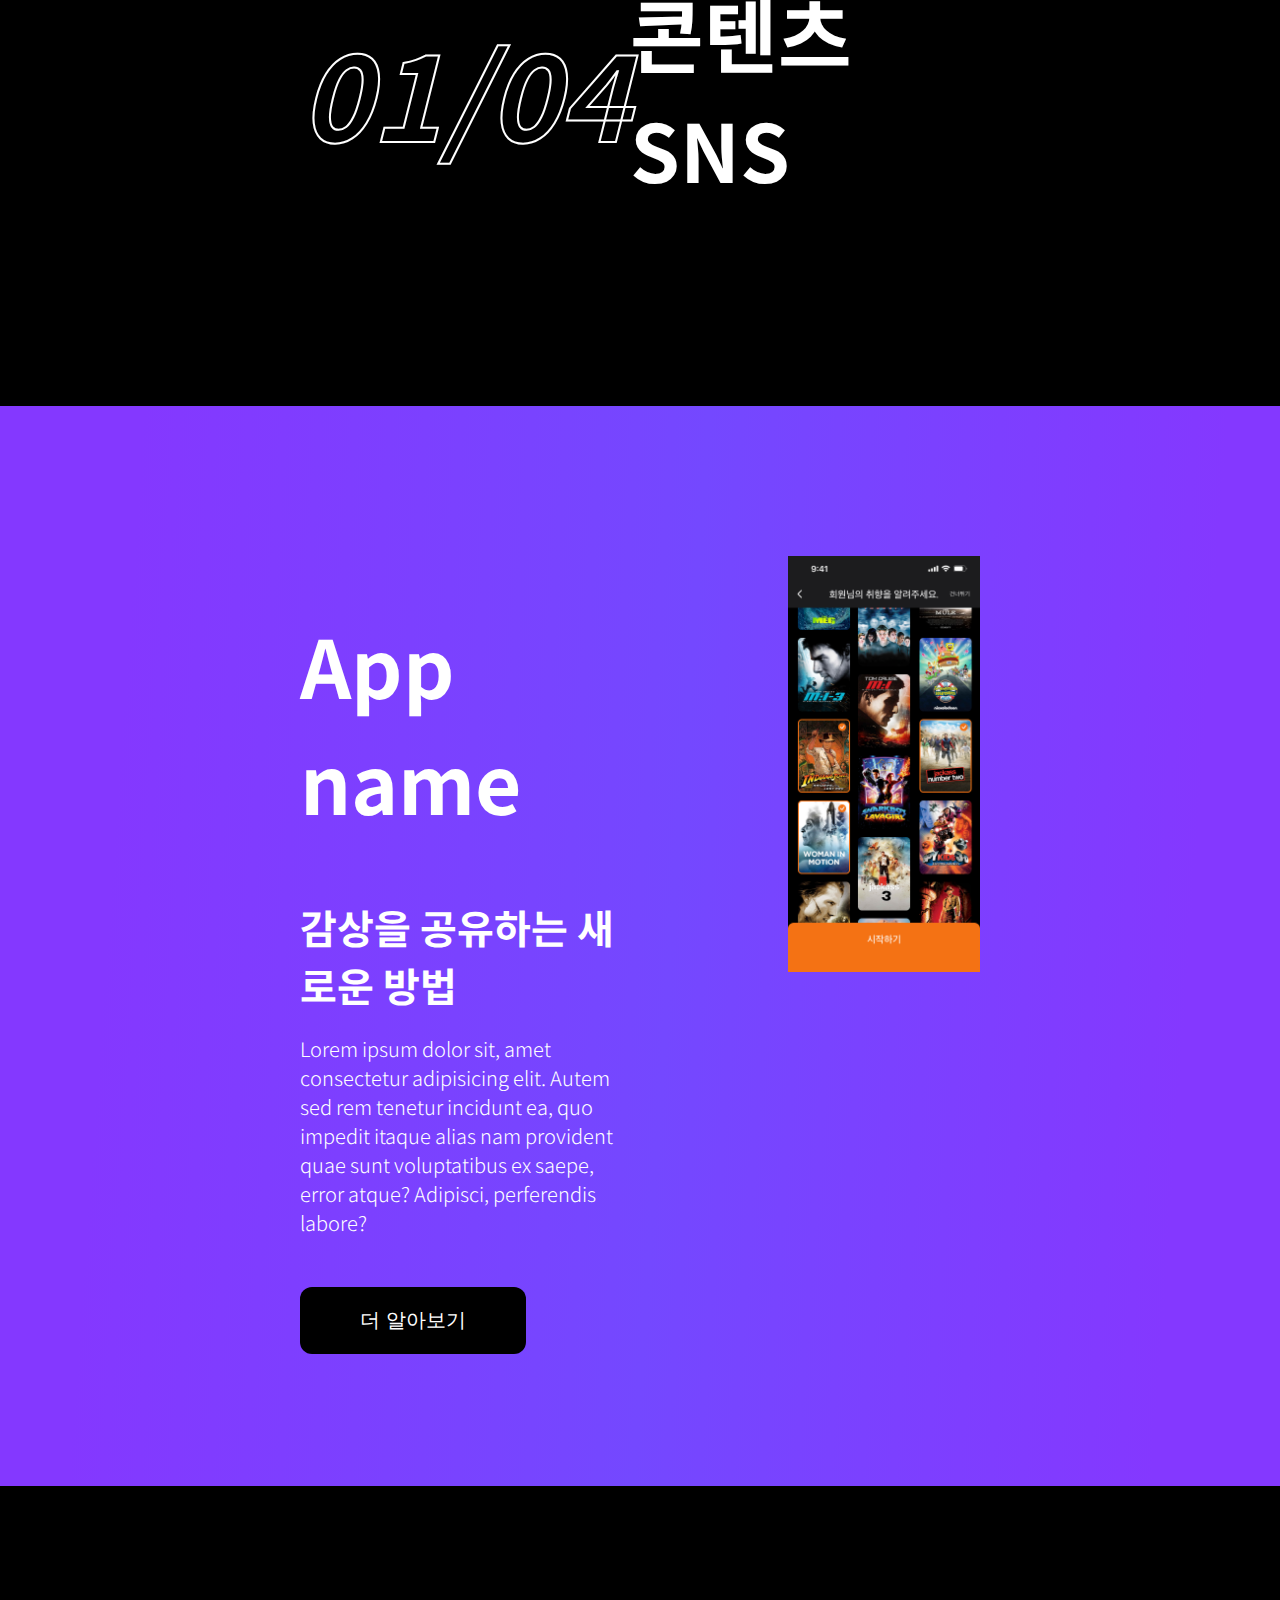
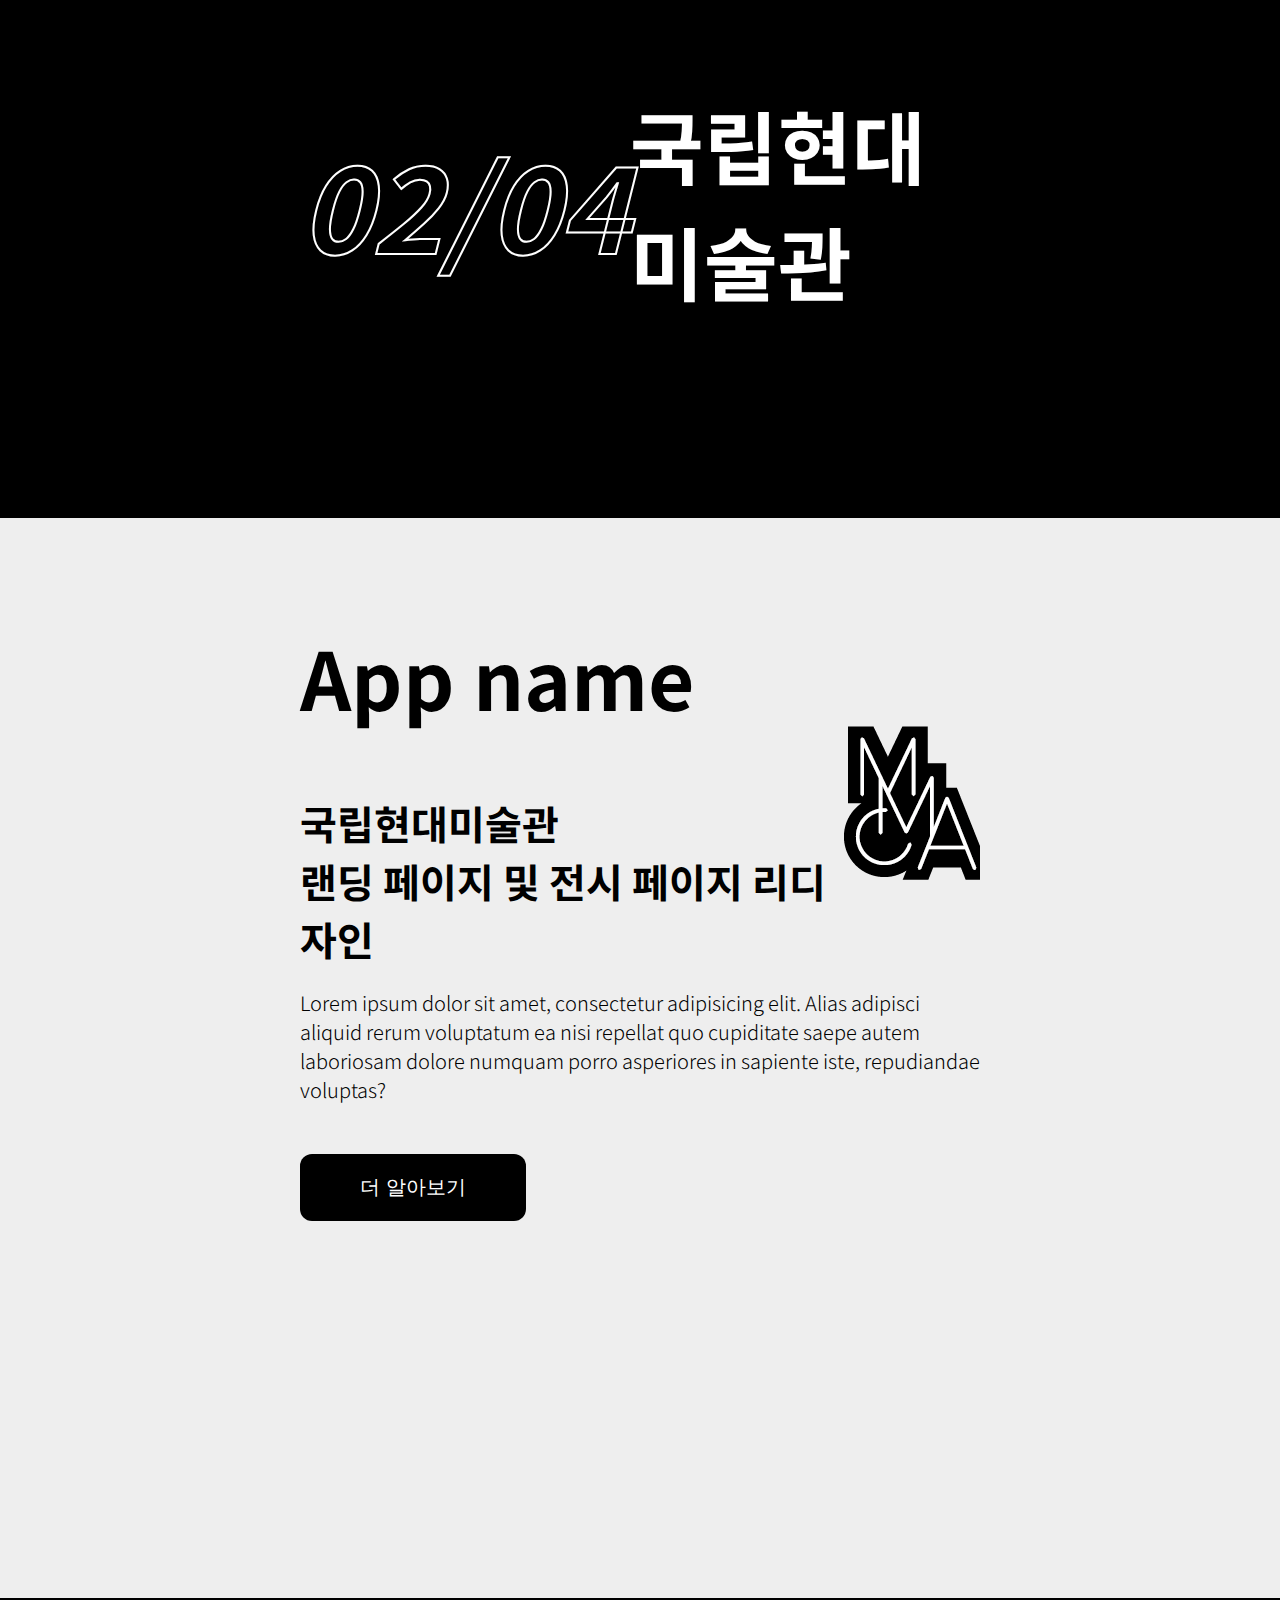
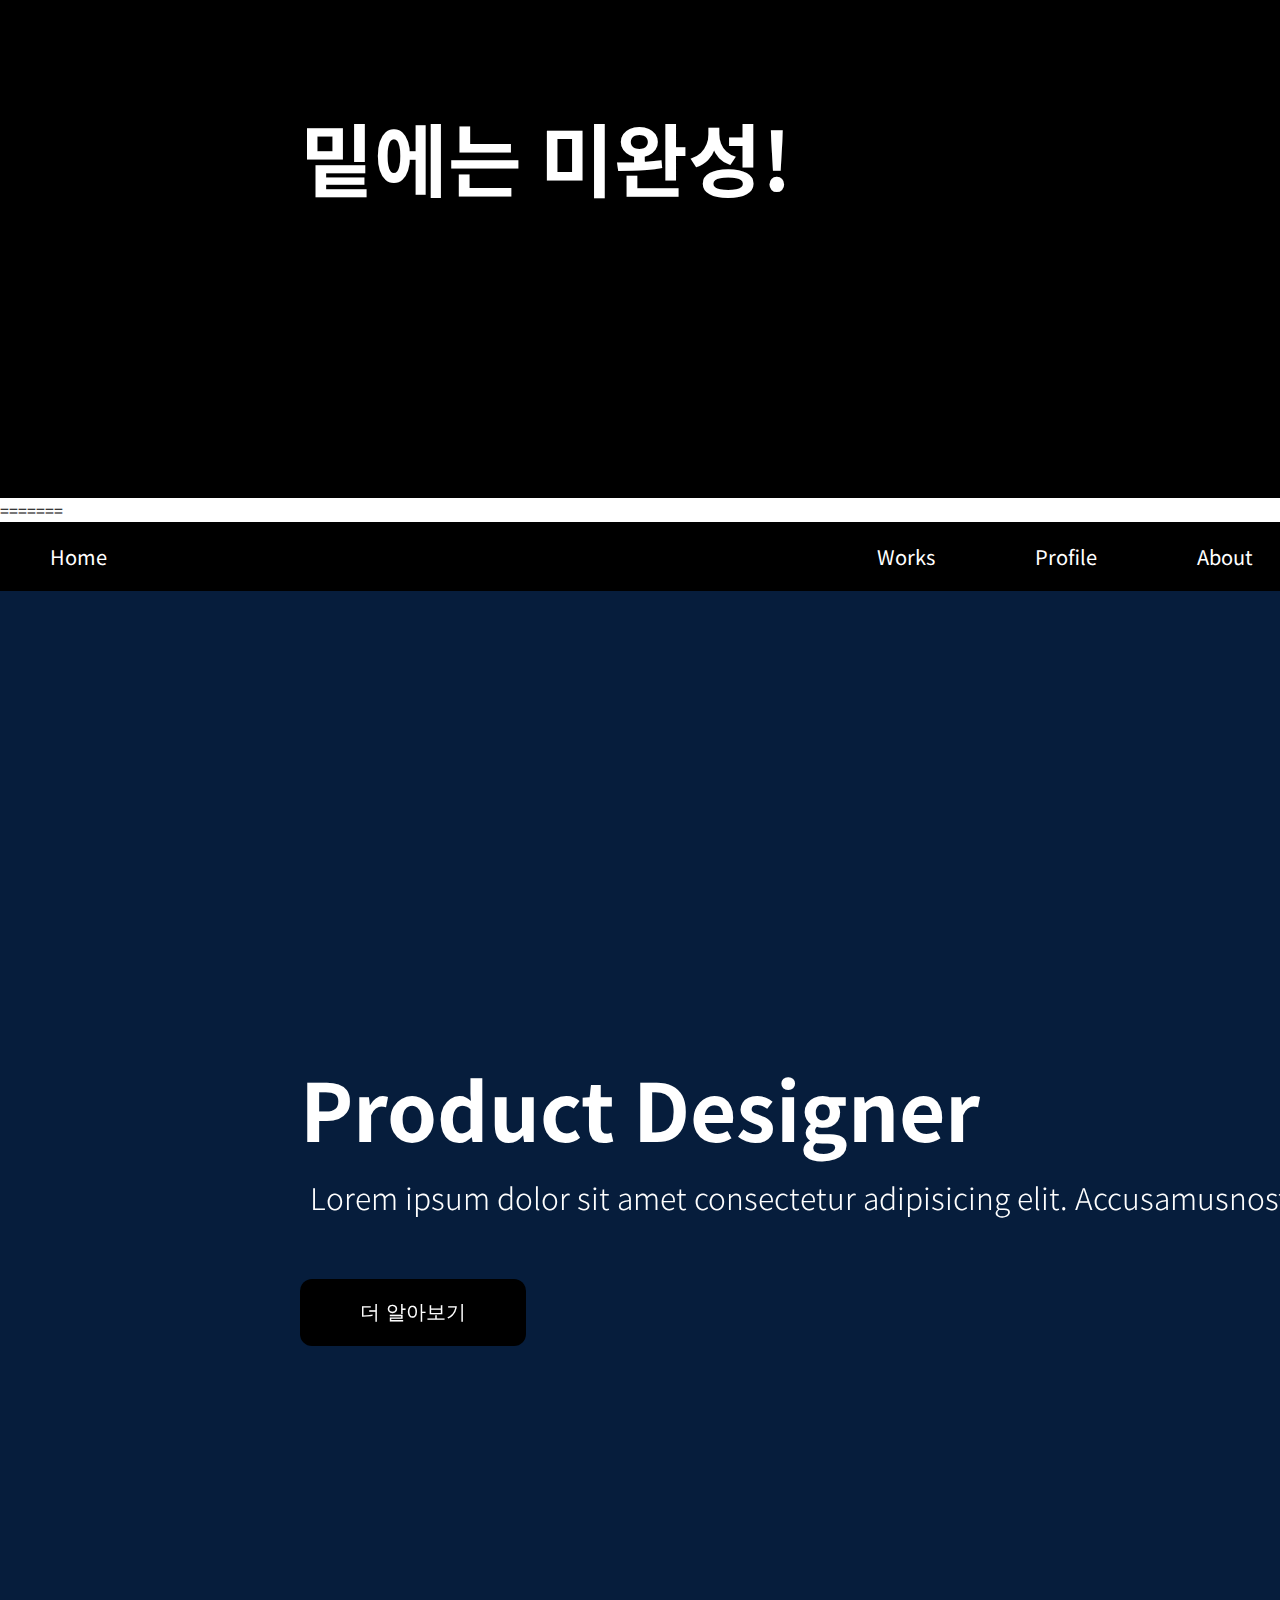
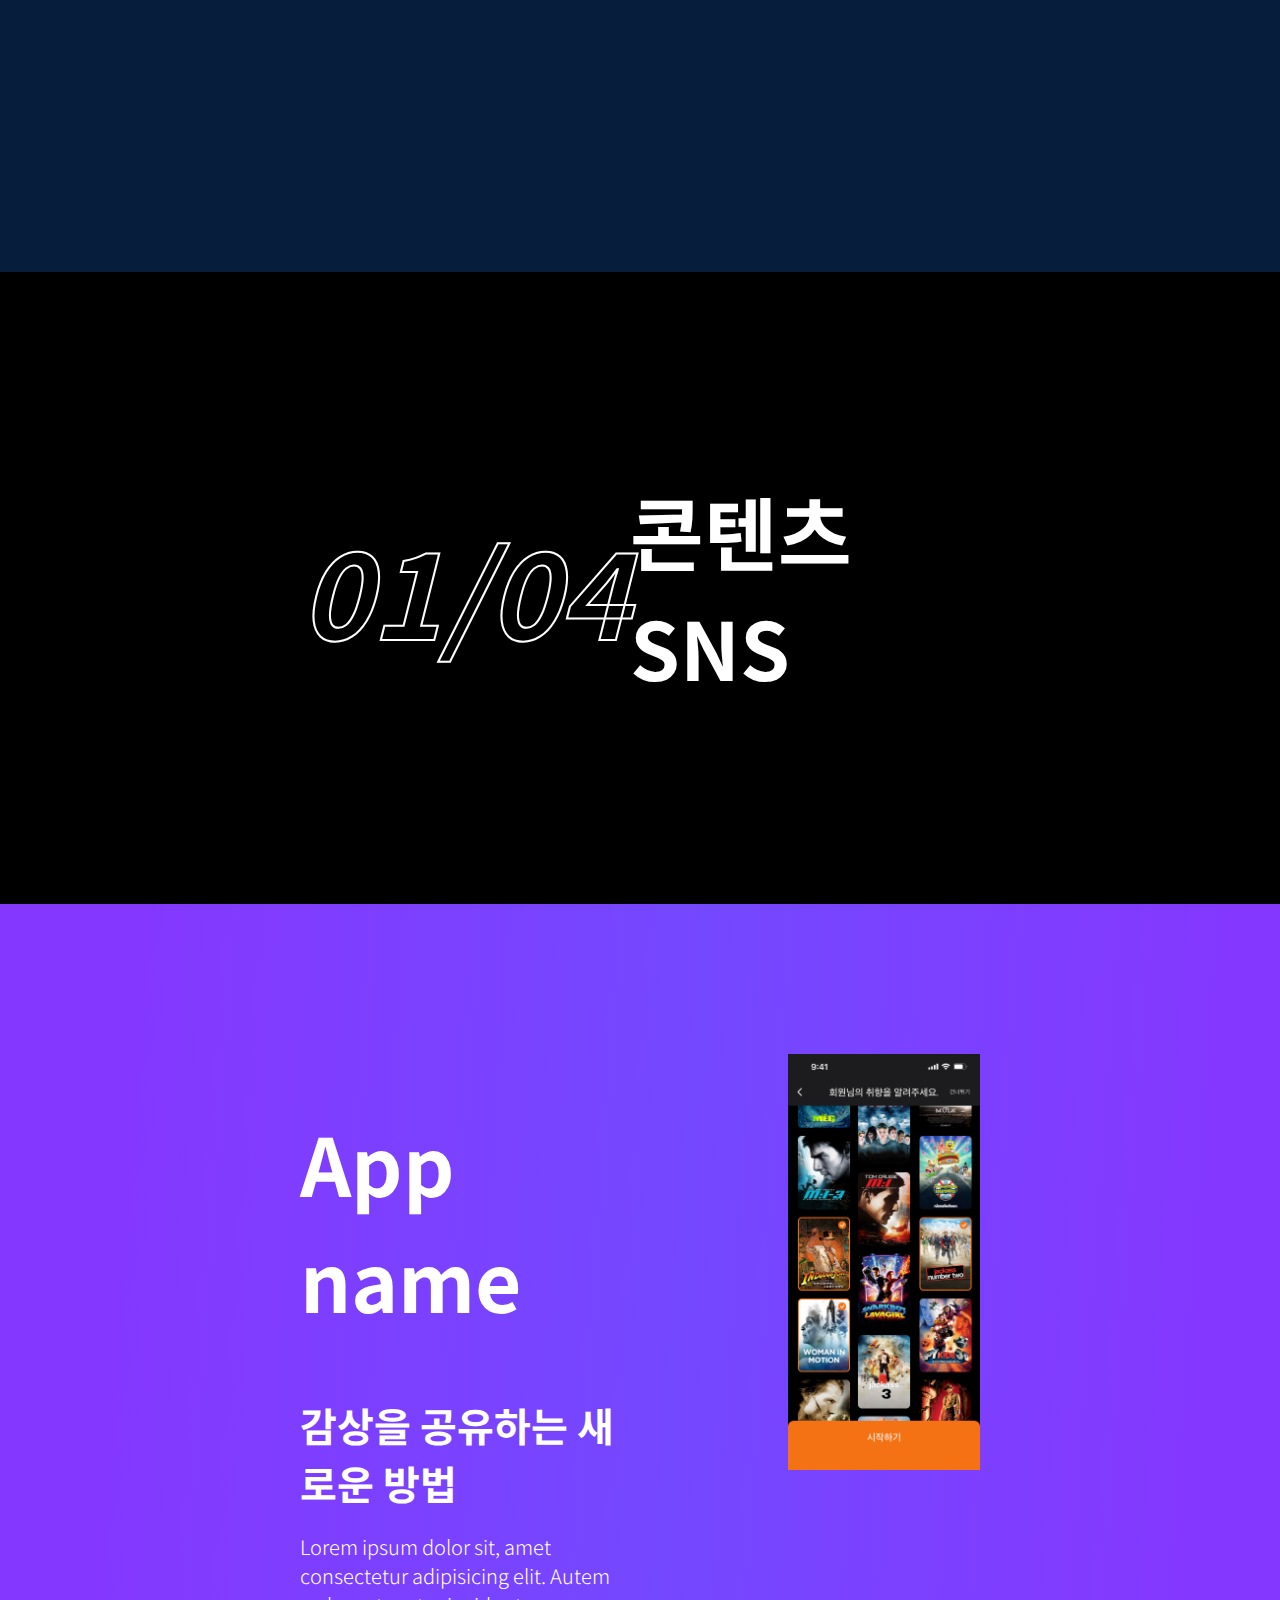
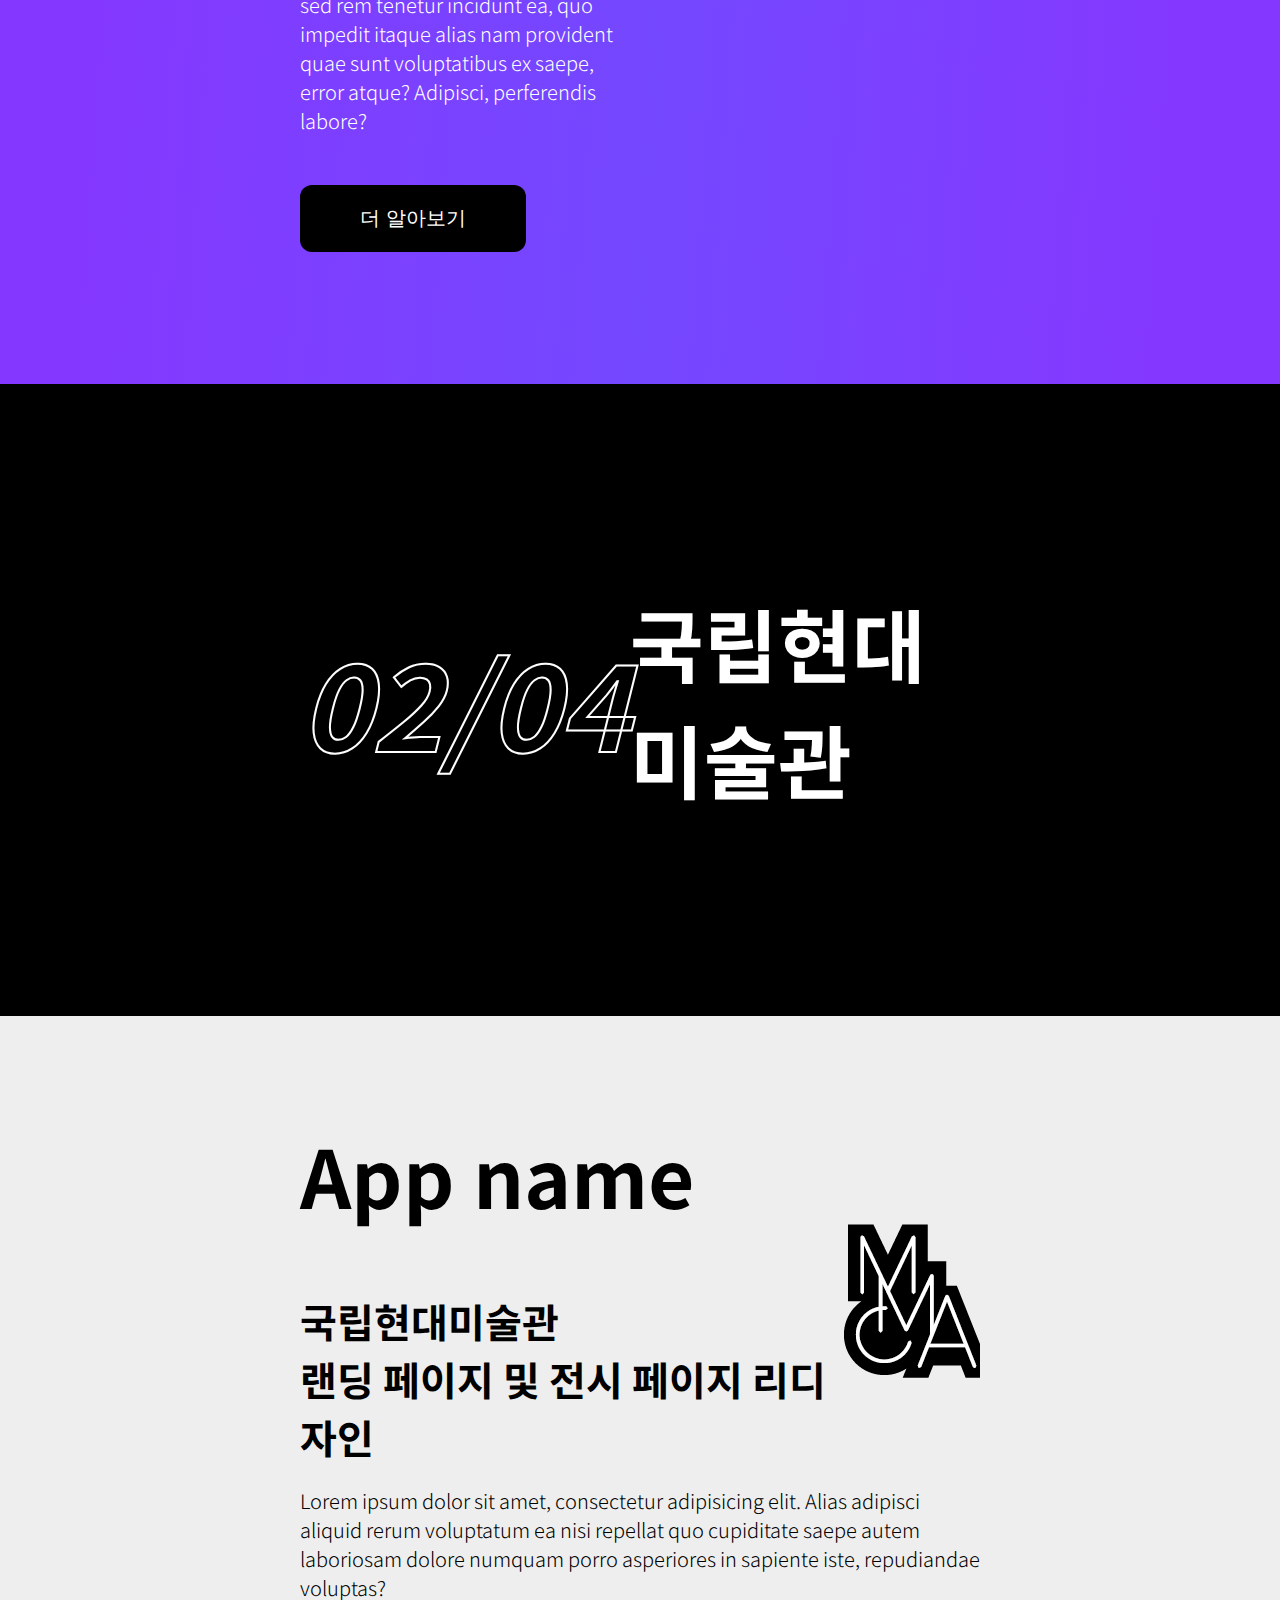
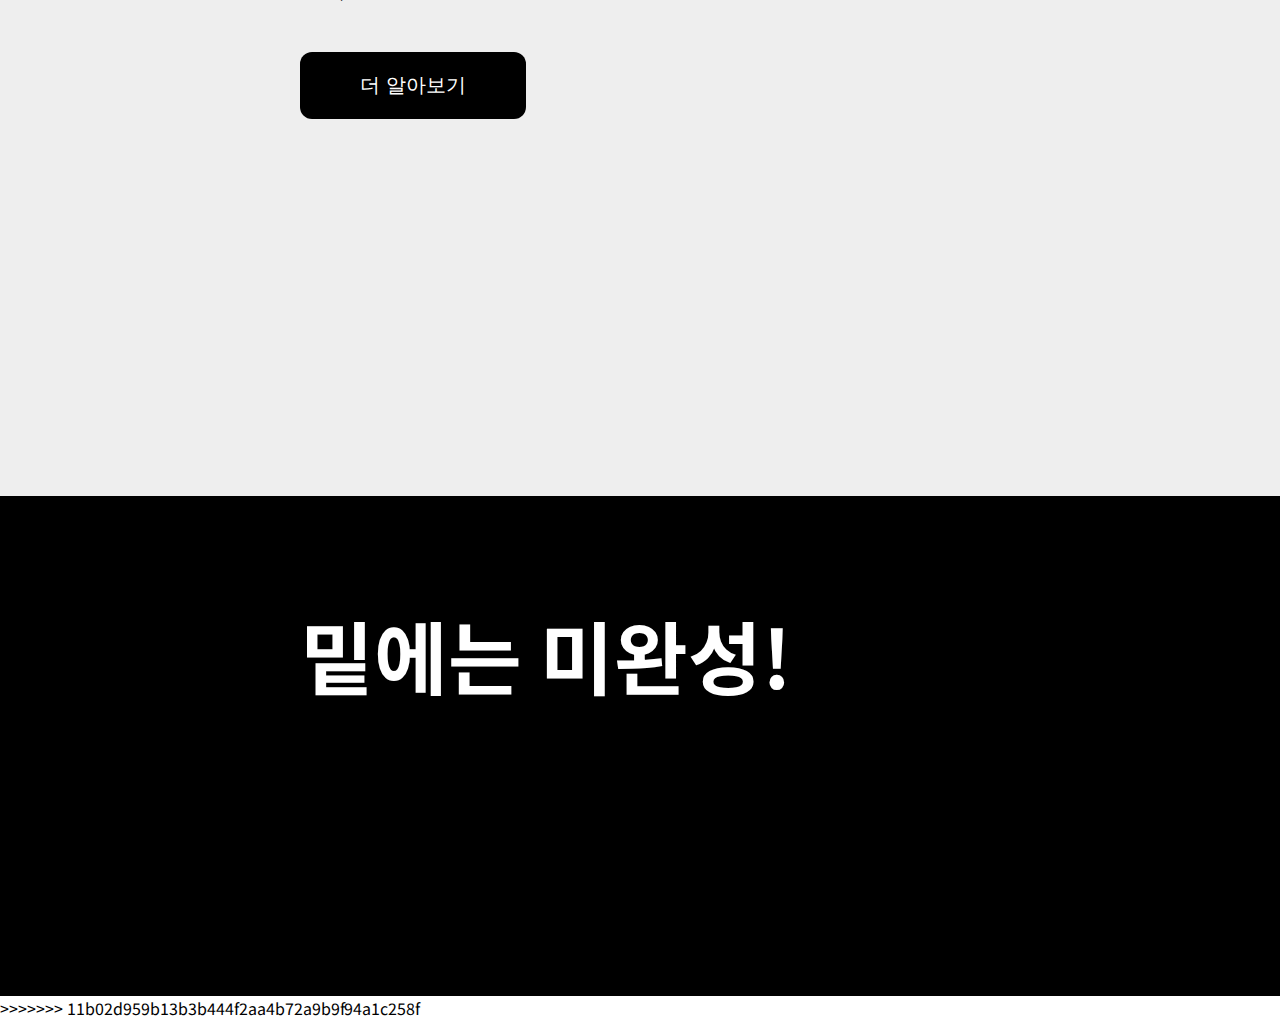
==== commit ecc3b789: "Add files via upload" ====
--- a/index.html
+++ b/index.html
@@ -1,3 +1,4 @@
+<<<<<<< HEAD
 <!DOCTYPE html>
 <html lang="en">
 <head>
@@ -141,4 +142,150 @@
 
     </script>
 </body>
-</html>+</html>
+=======
+<!DOCTYPE html>
+<html lang="en">
+<head>
+    <meta charset="UTF-8">
+    <meta http-equiv="X-UA-Compatible" content="IE=edge">
+    <meta name="viewport" content="width=device-width, initial-scale=1.0">
+    <!-- CSS -->
+    <link rel="stylesheet" href="./CSS/style.css">
+    <!-- 폰트 -->
+    <link rel="preconnect" href="https://fonts.googleapis.com">
+    <link rel="preconnect" href="https://fonts.gstatic.com" crossorigin>
+    <link href="https://fonts.googleapis.com/css2?family=Noto+Sans+KR:wght@300;400;700&family=Roboto:wght@300;400;700&display=swap" rel="stylesheet">
+    <!-- 제이쿼리 -->
+    <script src="https://code.jquery.com/jquery-3.6.0.min.js" integrity="sha256-/xUj+3OJU5yExlq6GSYGSHk7tPXikynS7ogEvDej/m4=" crossorigin="anonymous"></script>
+
+    
+    <title>Document</title>
+</head>
+<body>
+    <!-- 네이게이션 바 -->
+    <nav class="navbar fixed">
+            <li class="navbar-container">
+                <ul class="home">Home</ul>
+                <ul class="navbar-etc"><a href="#">Works</a></ul>
+                <ul class="navbar-etc"><a href="#">Profile</a></ul>
+                <ul class="navbar-etc"><a href="#">About</a></ul>
+                <ul class="navbar-hamburger hide"><img src="./IMG/menu-line.png" alt=""></ul>
+            </li>
+    </nav>
+    <!-- 메인 섹션 -->
+<div class="body-container">
+        <div class="main-background">
+            <div class="main-text-container">
+                <h1 id="job">Product Designer</h1>
+                <p class="main-text">Lorem ipsum dolor sit amet consectetur adipisicing elit. Accusamusnostrum?</p>
+                <button class="btn">더 알아보기</button>
+            </div>
+            <div class="profile-img"><img src="./IMG/Macbook.png" alt="profile image"></div>
+        </div>
+        
+    <!-- 작업 -->
+        <!-- 무비OTT -->
+        <!-- summary -->
+        <div class="works">
+        <div class="works-title">
+            <p class="big-title">01/04</p>
+            <h1 style="color:white;">콘텐츠 SNS</h1>
+        </div>
+        <div class="movie works-template">
+            <div class="movie-container">
+                <!-- 좌측 텍스트박스 -->
+                <div style="position: sticky;">
+                    <div id="movie-text-box">
+                        <h1>App name</h1>
+                        <h4 class="p-title" id="movie-img-mobile">감상을 공유하는 새로운 방법</h4>
+                        <p>Lorem ipsum dolor sit, amet consectetur adipisicing elit. Autem sed rem tenetur incidunt ea, quo impedit itaque alias nam provident quae sunt voluptatibus ex saepe, error atque? Adipisci, perferendis labore?</p>
+                        <button class="btn">더 알아보기</button>
+                    </div>
+                </div>
+                <!-- 우측 이미지박스 -->
+                <div id="movie-img-box">
+                    <div class="img-1"><img src="./IMG/test.png" alt=""></div>
+                    <div class="temporary-img"></div>
+                </div>
+            </div>
+        </div>
+        <!-- MMCA -->
+        <!-- summary -->
+        <div class="works-title">
+            <p class="big-title">02/04</p>
+            <h1 style="color:white;">국립현대미술관</h1>
+        </div>
+        <div class="mmca works-template">
+                <div class="mmca-top">
+                    <div class="mmca-title">
+                        <h1>App name</h1>
+                        <h4 class="p-title" id="mmca-logo-mobile">국립현대미술관<br>랜딩 페이지 및 전시 페이지 리디자인</h4>
+                    </div>
+                    <div class="mmca-logo">
+                        <!-- <img src="../Portfolio/IMG/MMCA_logo.png" alt=""> -->
+                    </div>
+                </div>
+            <div>
+                    <p id="mmca-p">Lorem ipsum dolor sit amet, consectetur adipisicing elit. Alias adipisci aliquid rerum voluptatum ea nisi repellat quo cupiditate saepe autem laboriosam dolore numquam porro asperiores in sapiente iste, repudiandae voluptas?</p>
+                </div>
+                <button class="btn" id="mmca-btn">더 알아보기</button>
+        </div>
+    </div>
+
+    <div style="background-color: black; width: 100vw; height: 500px; position: sticky; top: 0px;" class="works-template"><h1 style="color: white;">밑에는 미완성!</h1></div>
+    
+    <!-- 프로필 -->
+    <div class="profile-background">
+        <div class="">
+        </div>
+    </div>
+</div>
+
+
+
+    <script>
+        var h1 = document.getElementById('job');
+        var 글씨 = document.getElementById('job').innerHTML;
+        var UIUX = ['UIUX-Designer']
+
+         h1.innerHTML = '';
+        for (let i = 0; i < 글씨.length; i++) {
+            setTimeout(() => {
+             h1.innerHTML = h1.innerHTML + 글씨[i]
+         }, i*50);
+                    
+        }
+        // 타이핑 애니메이션
+        
+        $(window).on('mousewheel DOMMouseScroll',function(e){
+
+            if(e.originalEvent.wheelDelta > 0 ||  e.originalEvent.detail < 0){
+                $(".navbar").addClass("fixed");
+            } 
+            
+            else if (e.originalEvent.wheelDelta < 0 ||  e.originalEvent.detail > 0){
+                $(".navbar").removeClass("fixed");
+            }
+            
+        });
+        // navbar 스크롤 이벤트
+
+        if (matchMedia("screen and (max-width: 768px)").matches) { 
+            $('.profile-img').insertAfter('.main-text');
+            $('.img-1').insertAfter('#movie-img-mobile');
+            $('.mmca-logo').insertAfter('#mmca-logo-mobile');
+            $('#mmca-p').insertAfter('.mmca-logo');
+            $('#mmca-btn').insertAfter('#mmca-p');
+            $(".navbar-etc").addClass('hide');
+            $(".navbar-hamburger").removeClass('hide');
+         } else { null }
+        //  JS 반응형
+
+
+
+
+    </script>
+</body>
+</html>
+>>>>>>> 11b02d959b13b3b444f2aa4b72a9b9f94a1c258f
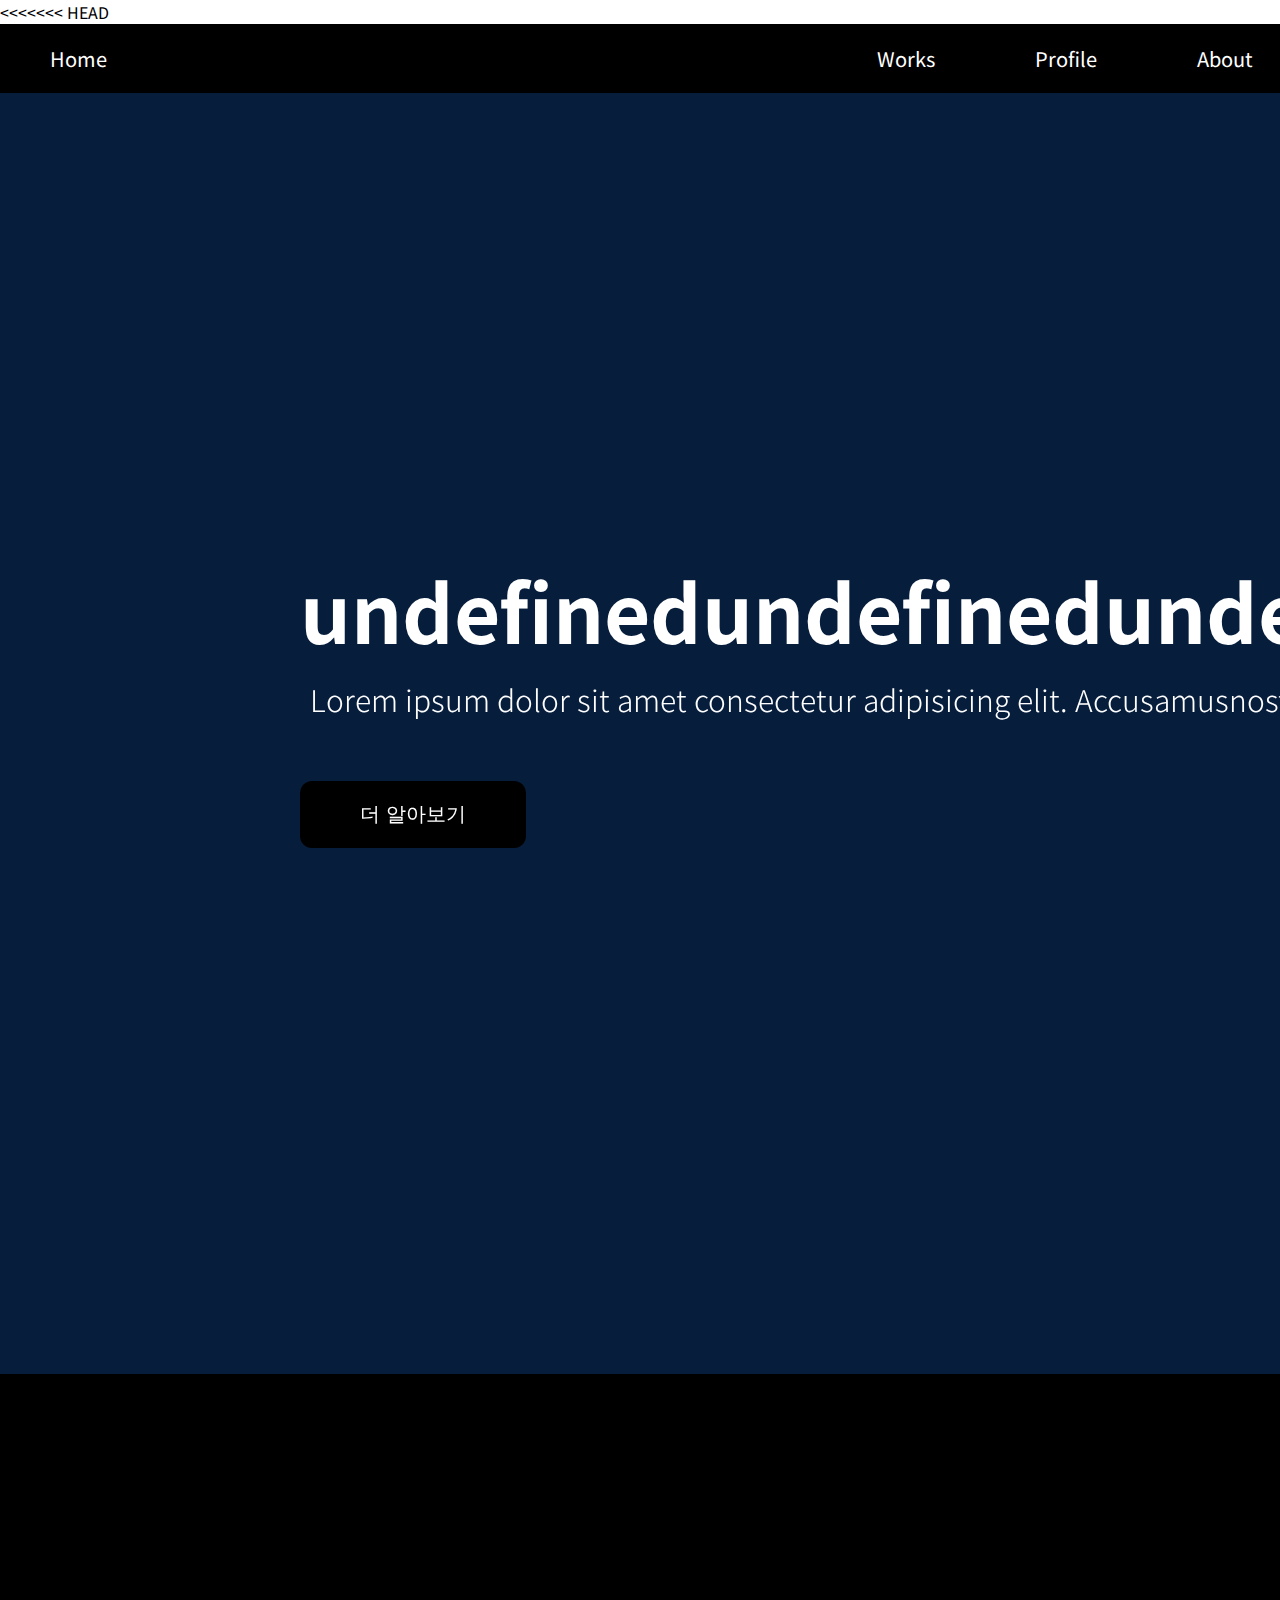
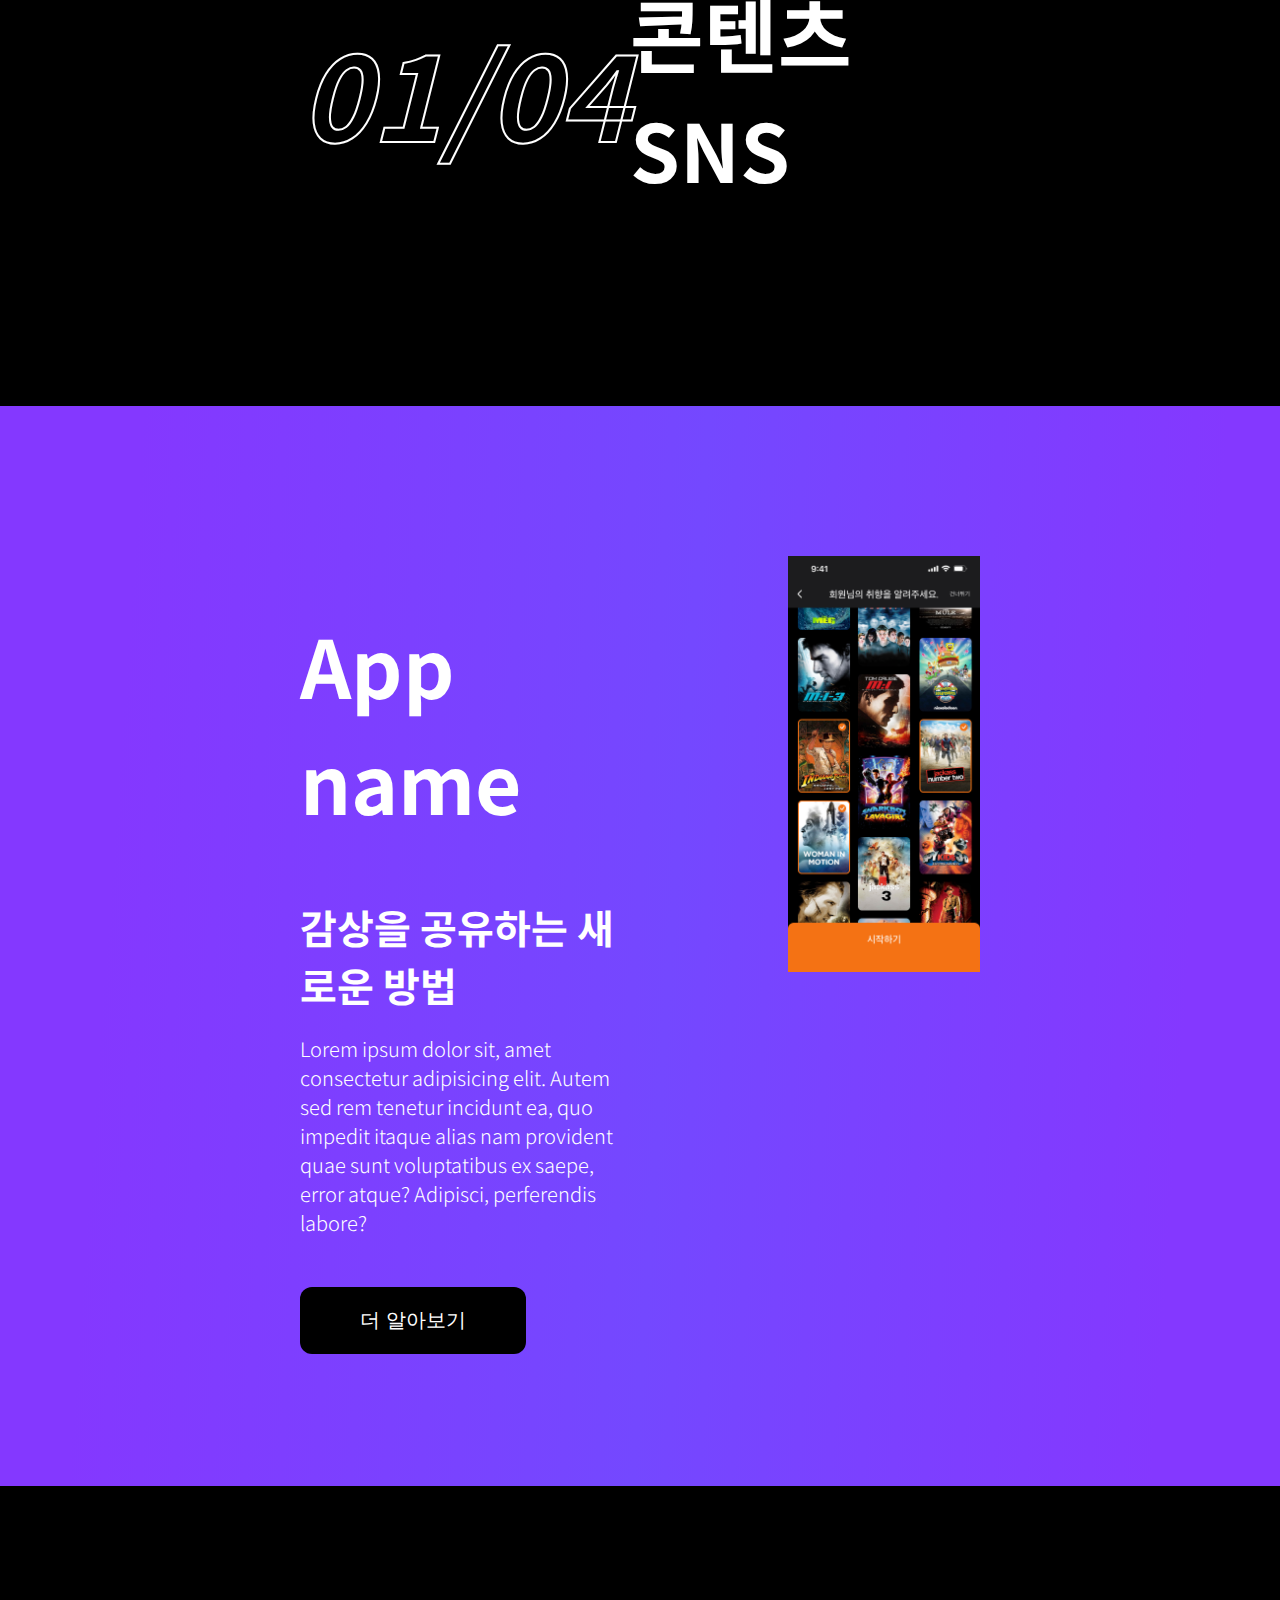
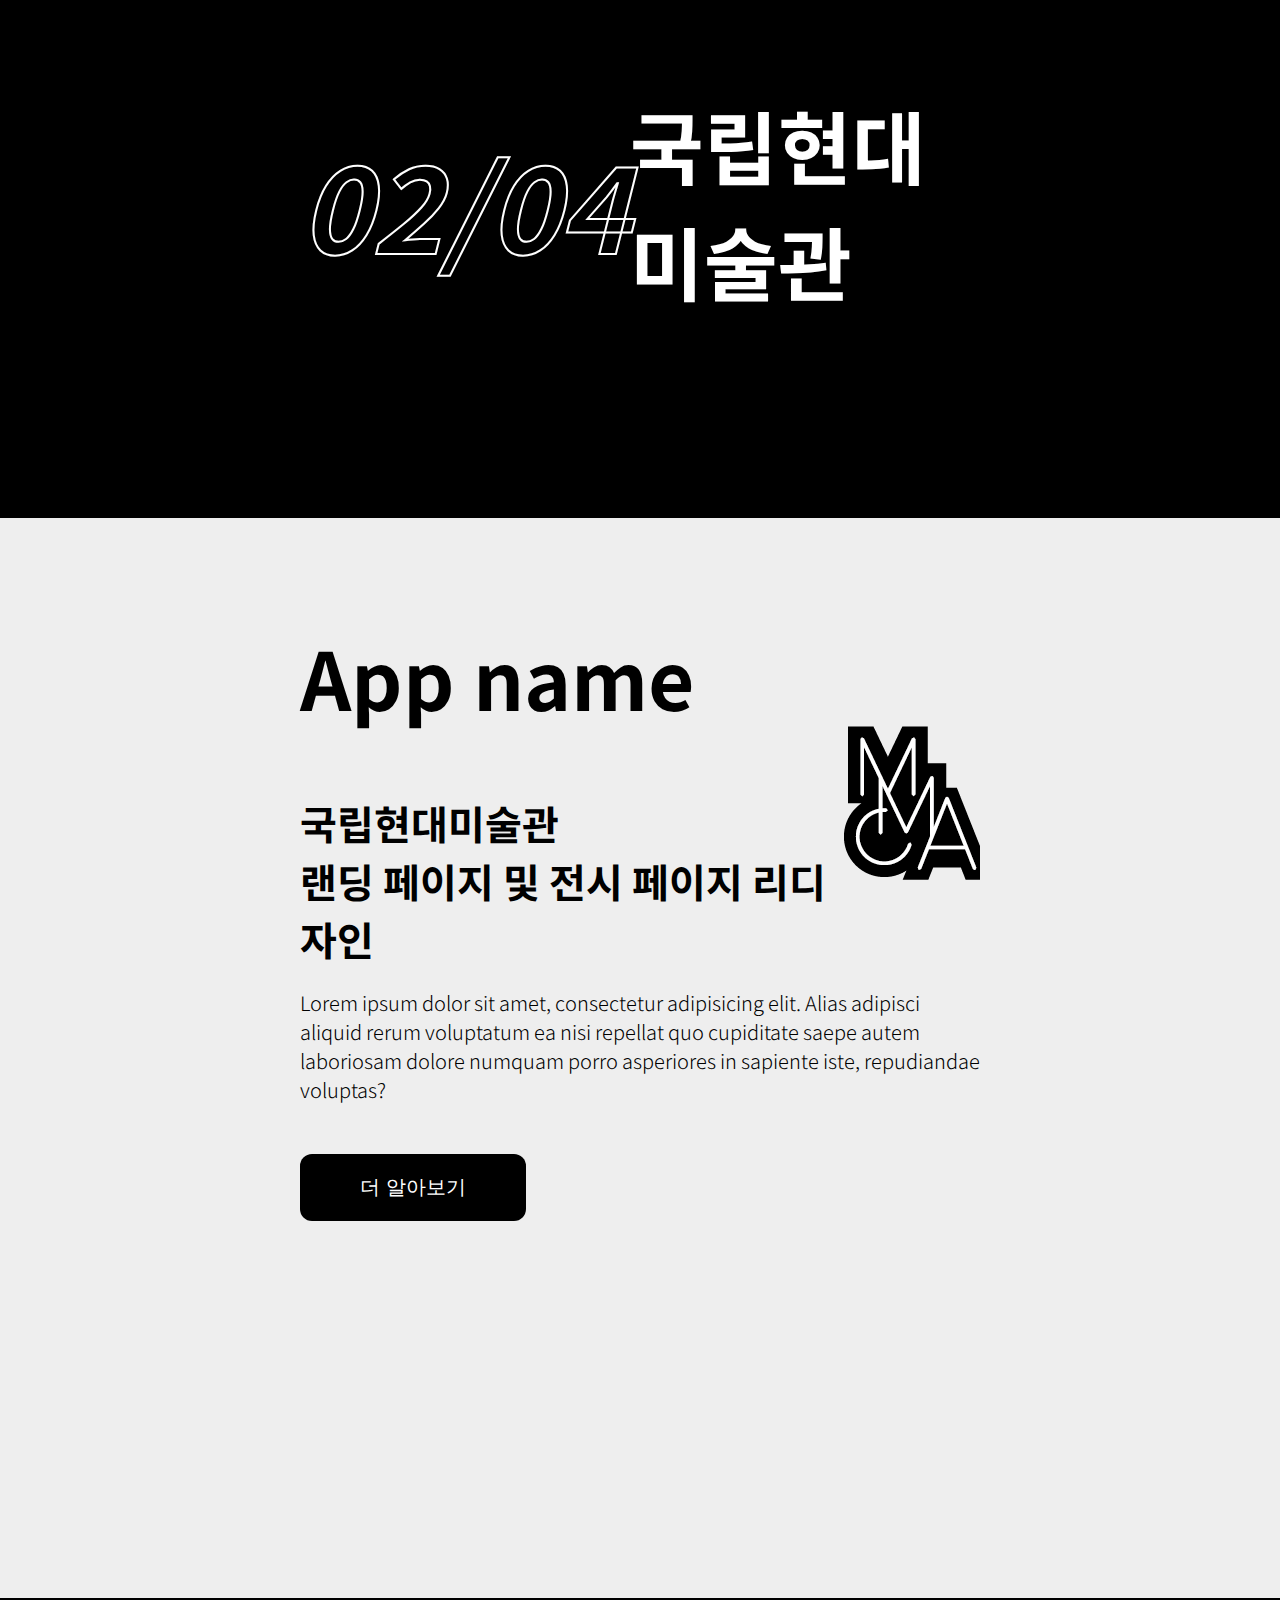
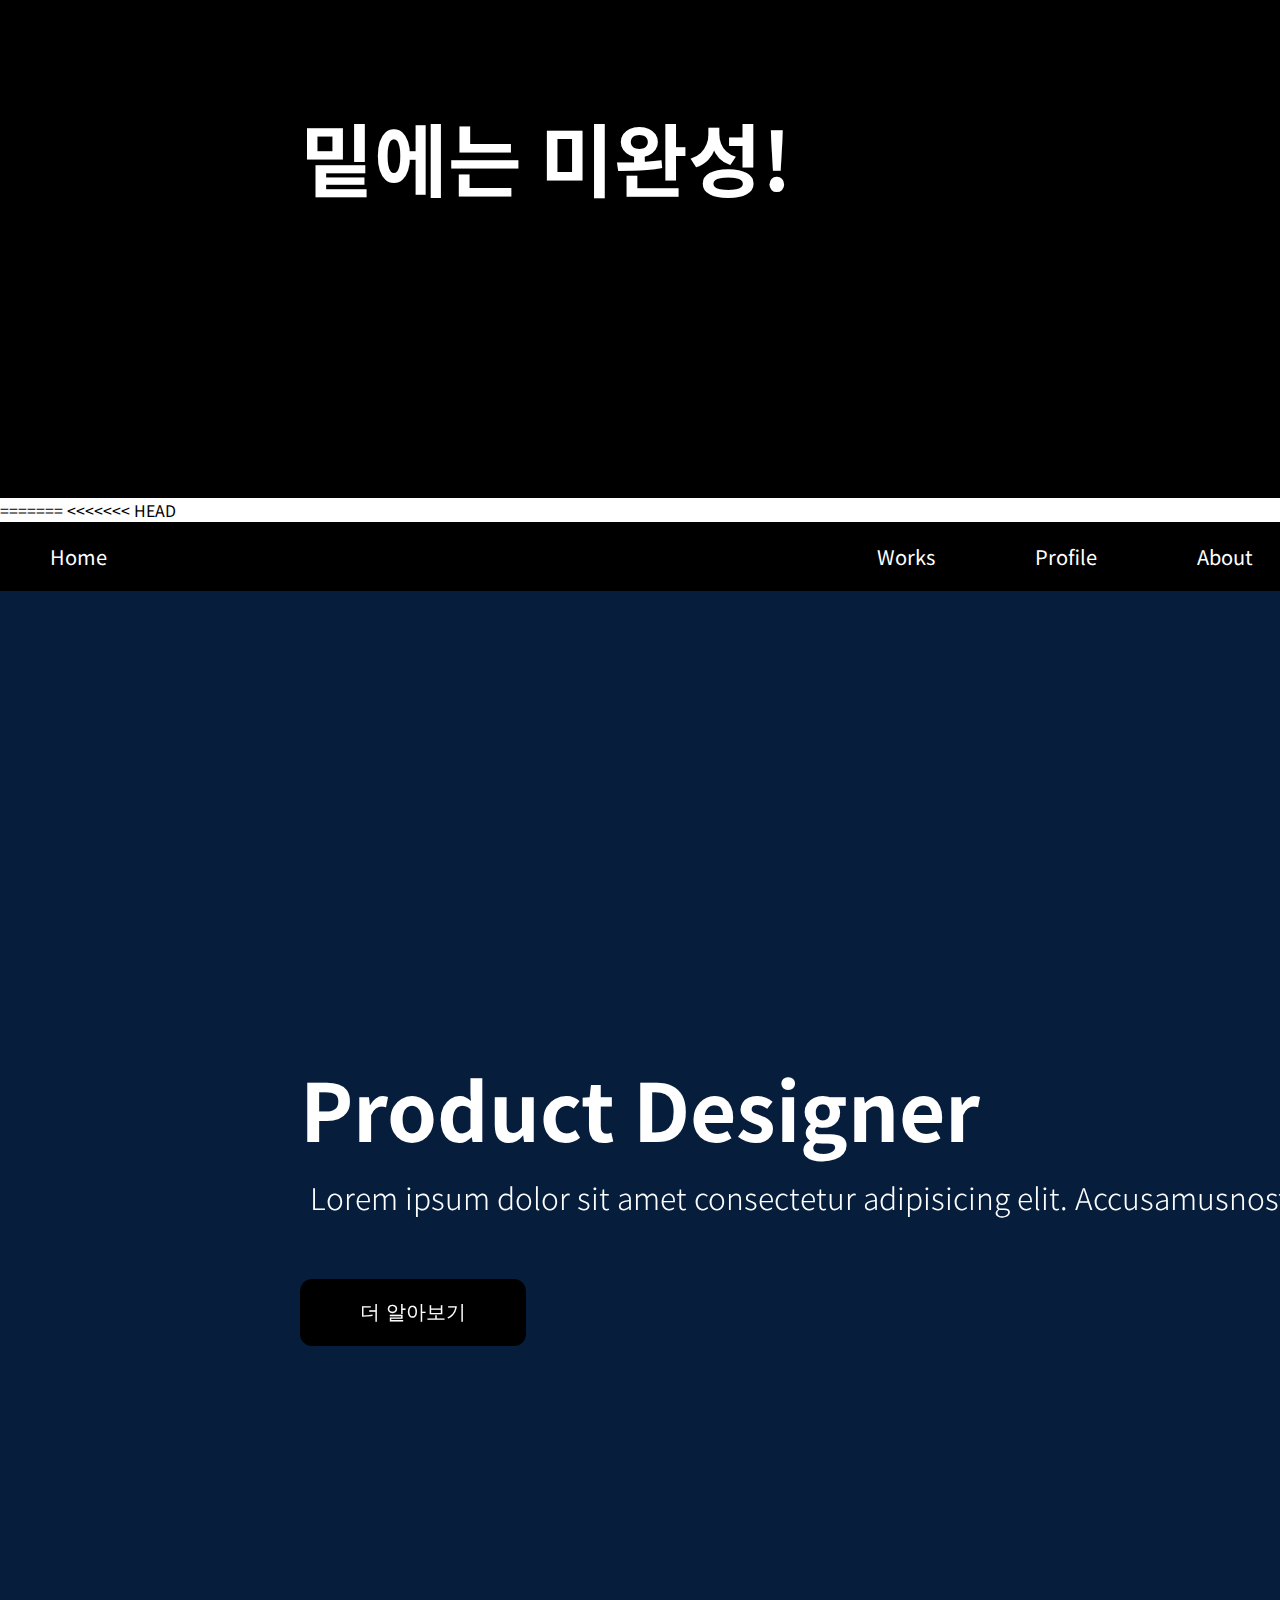
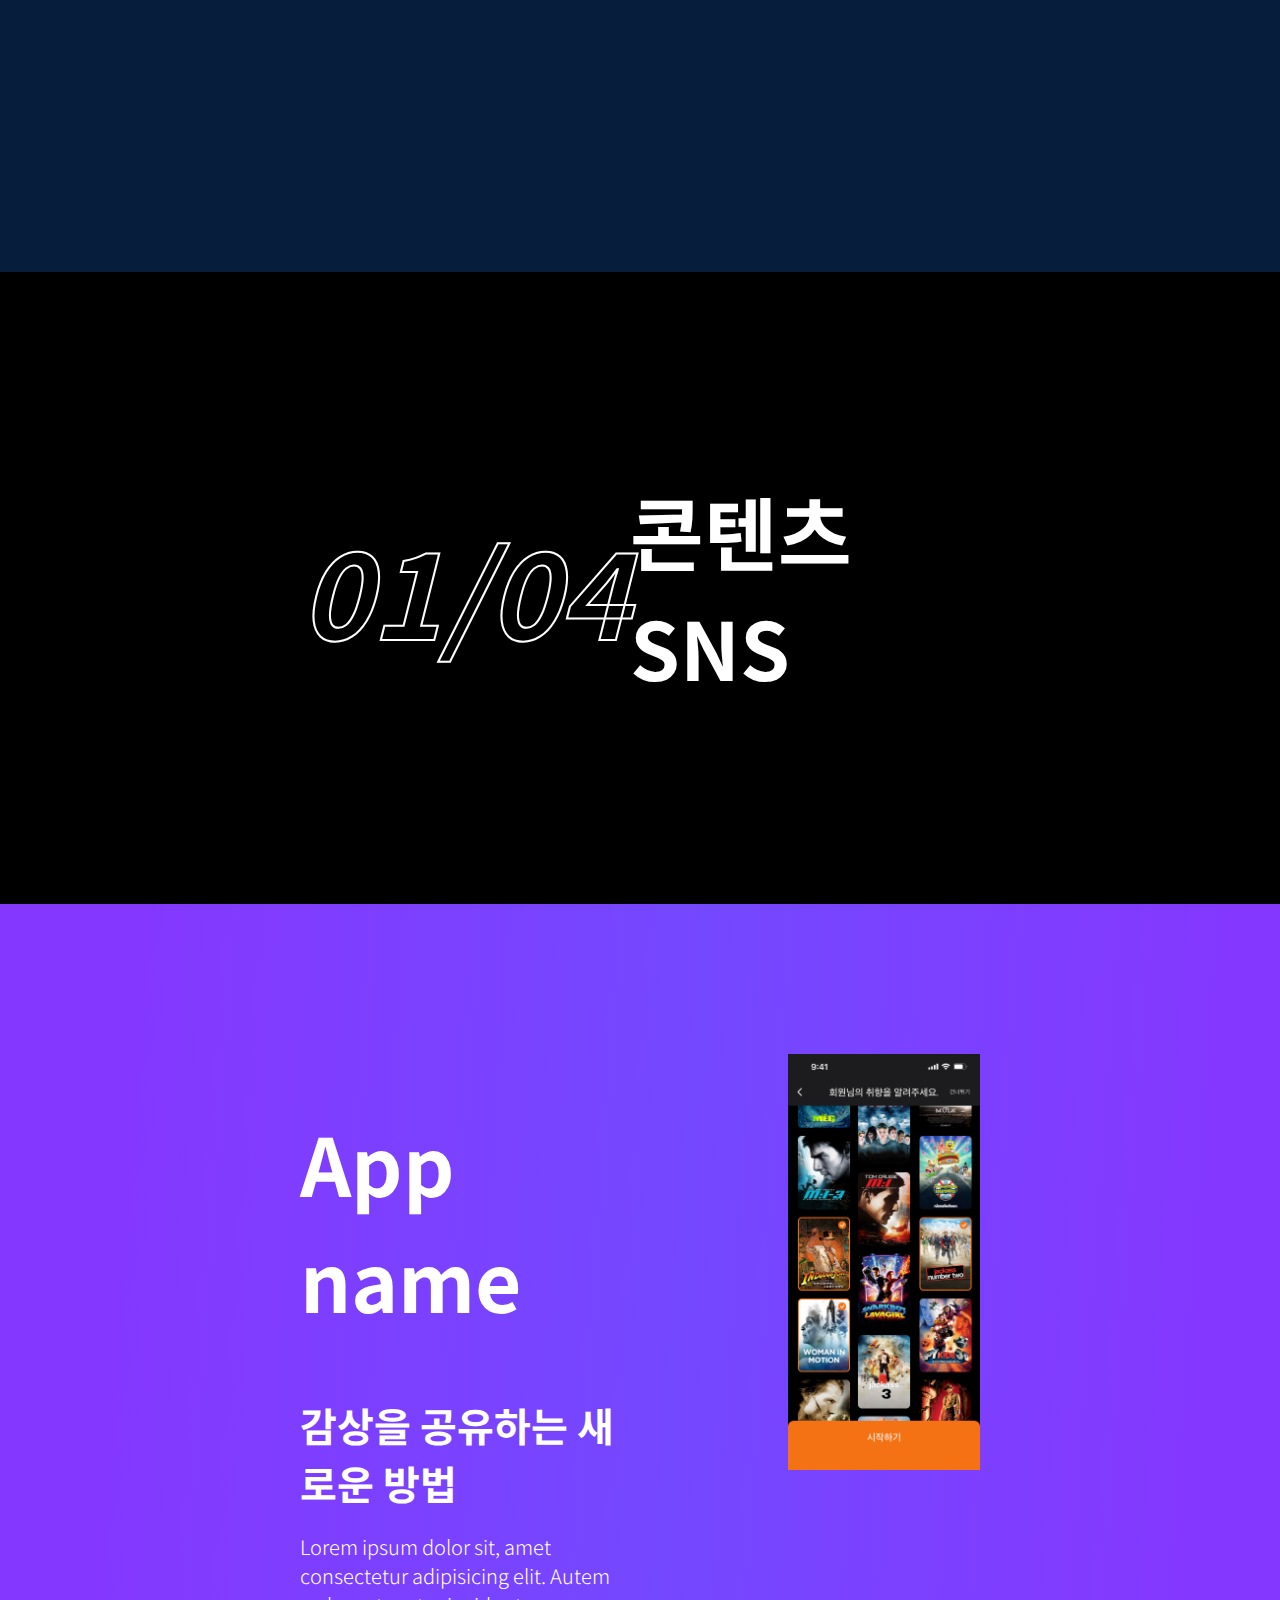
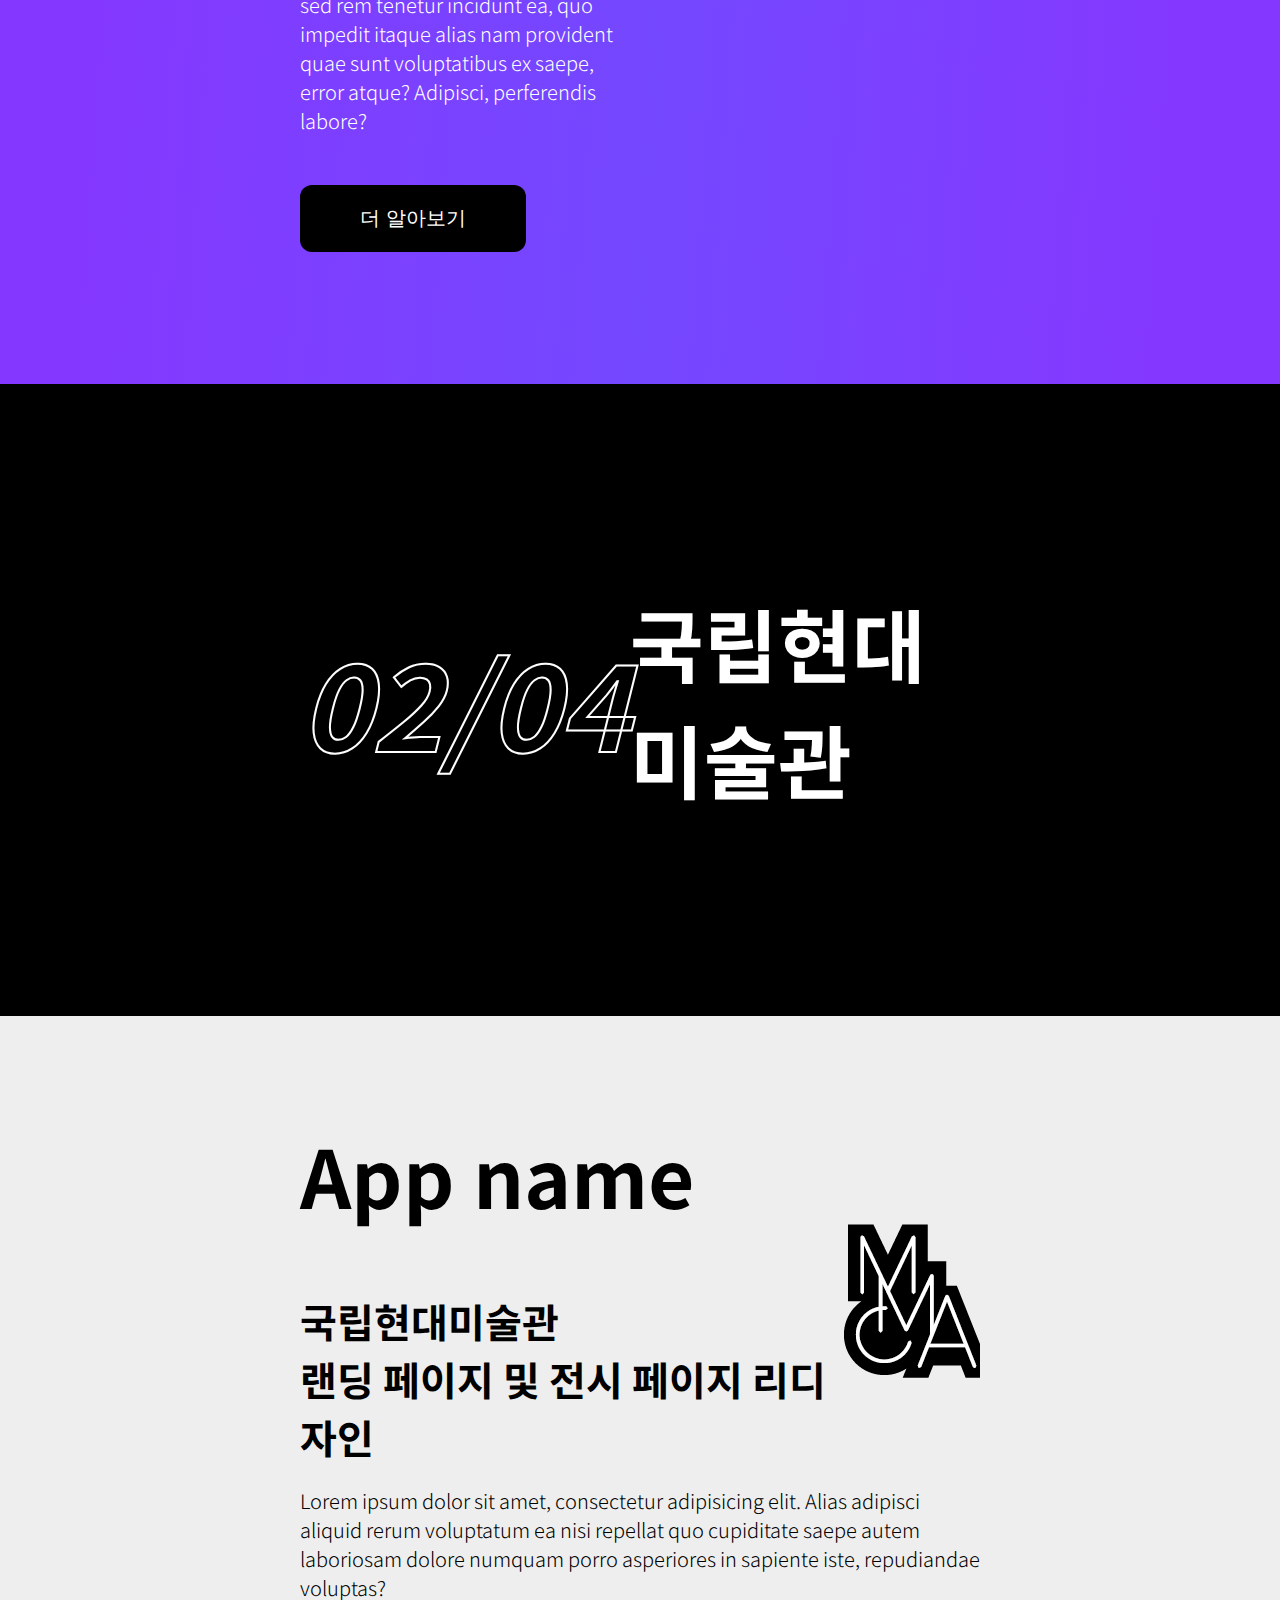
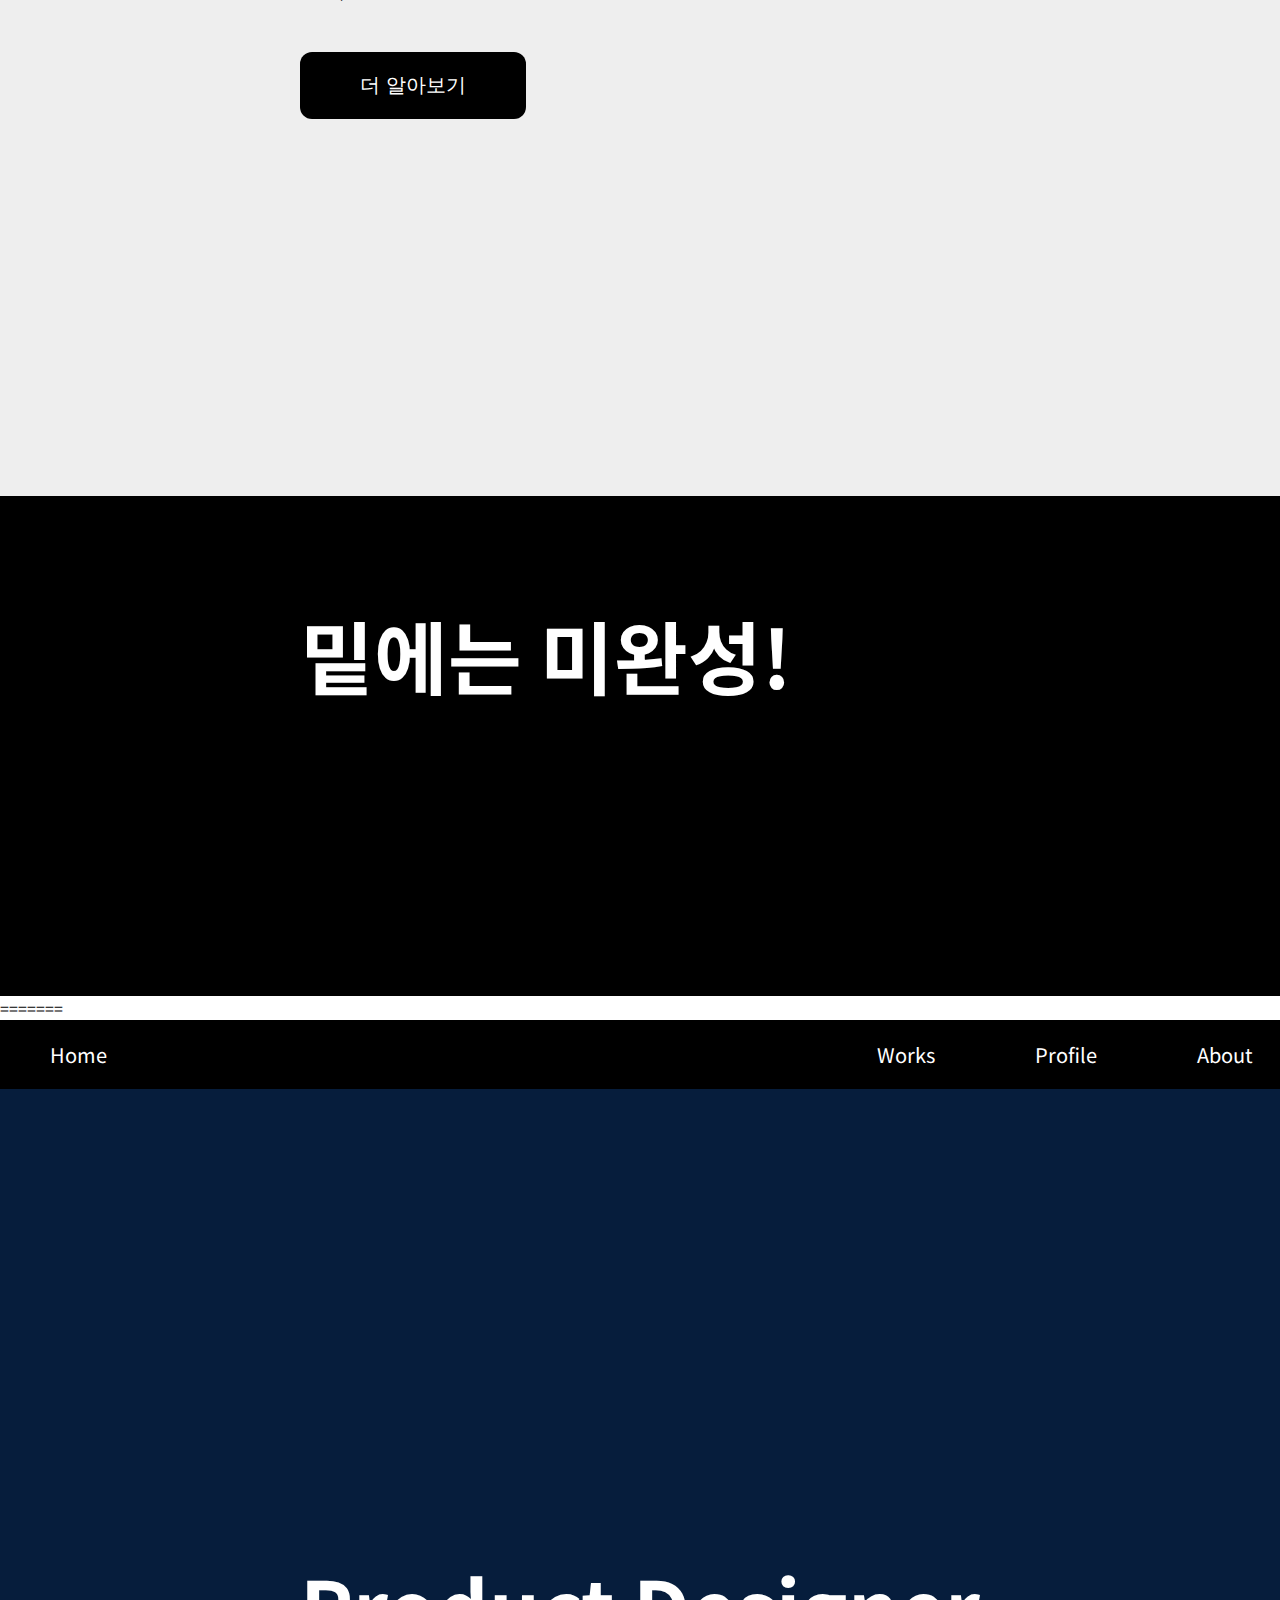
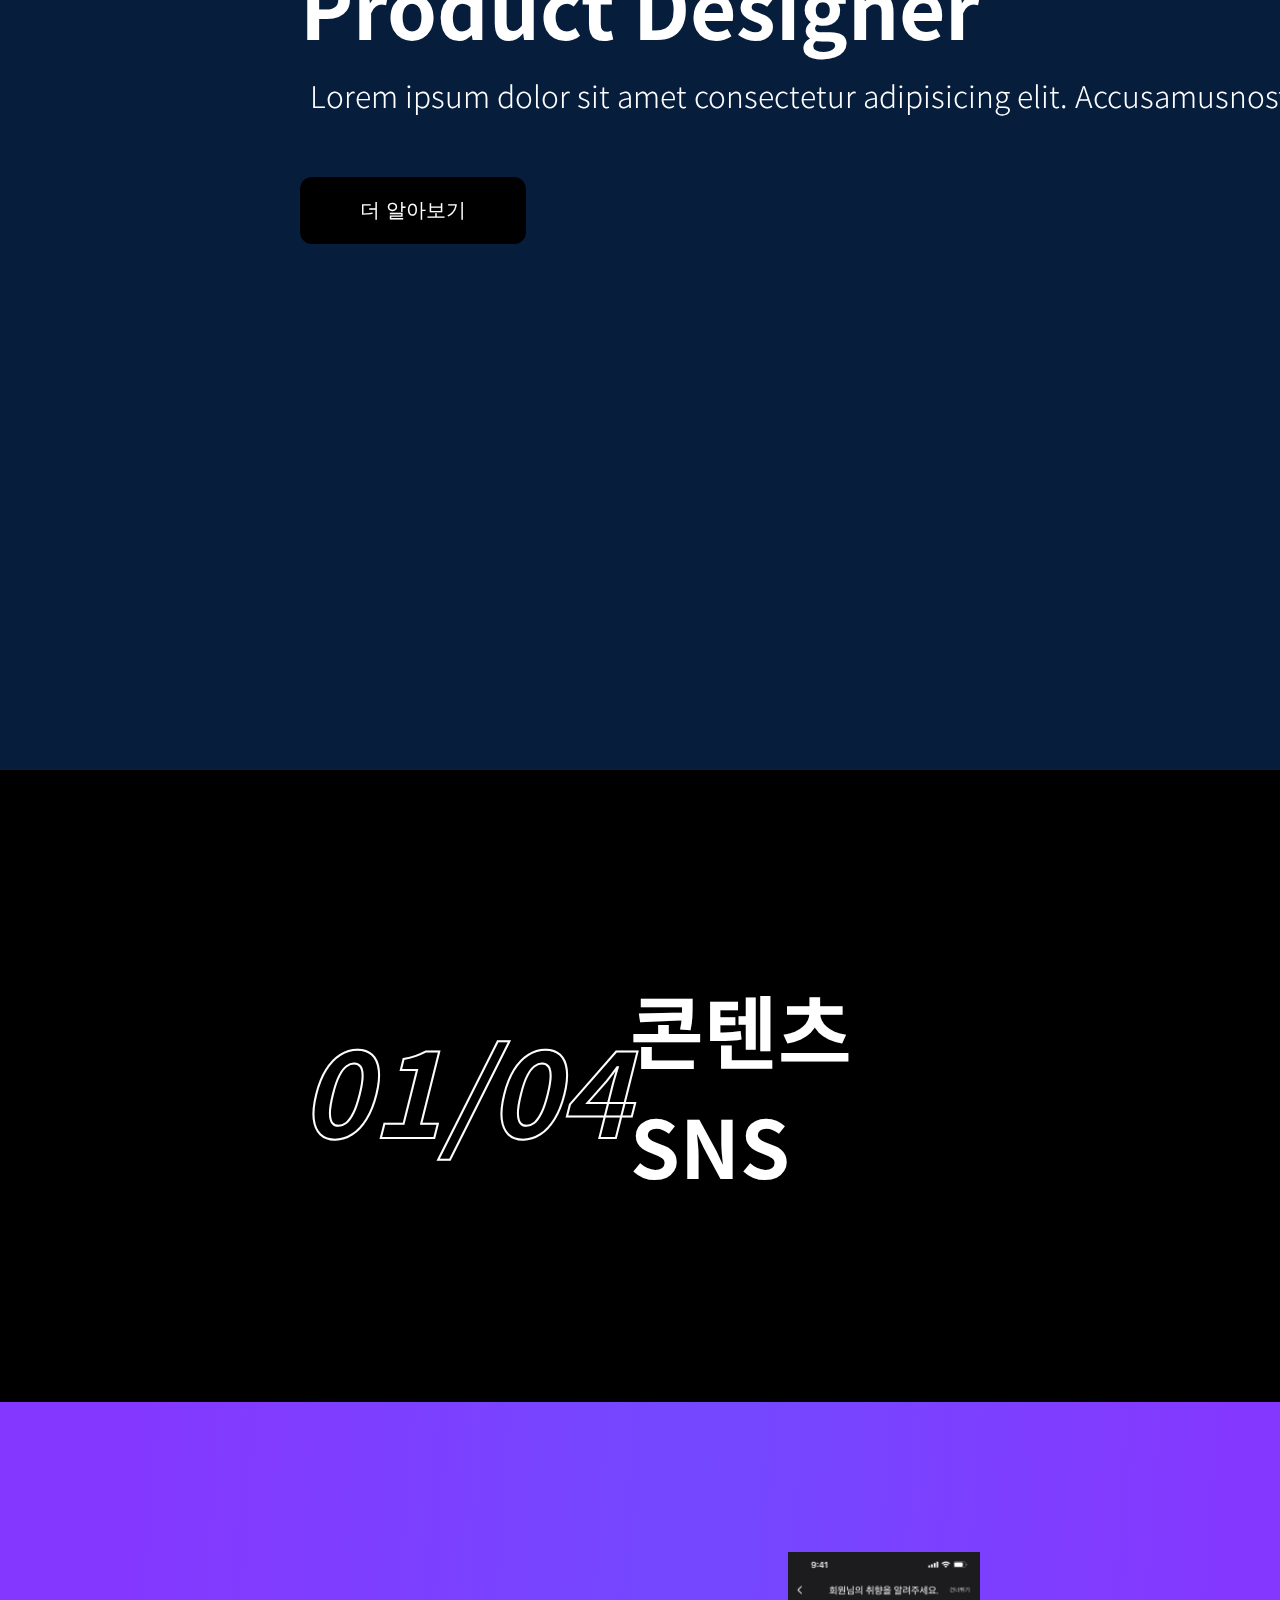
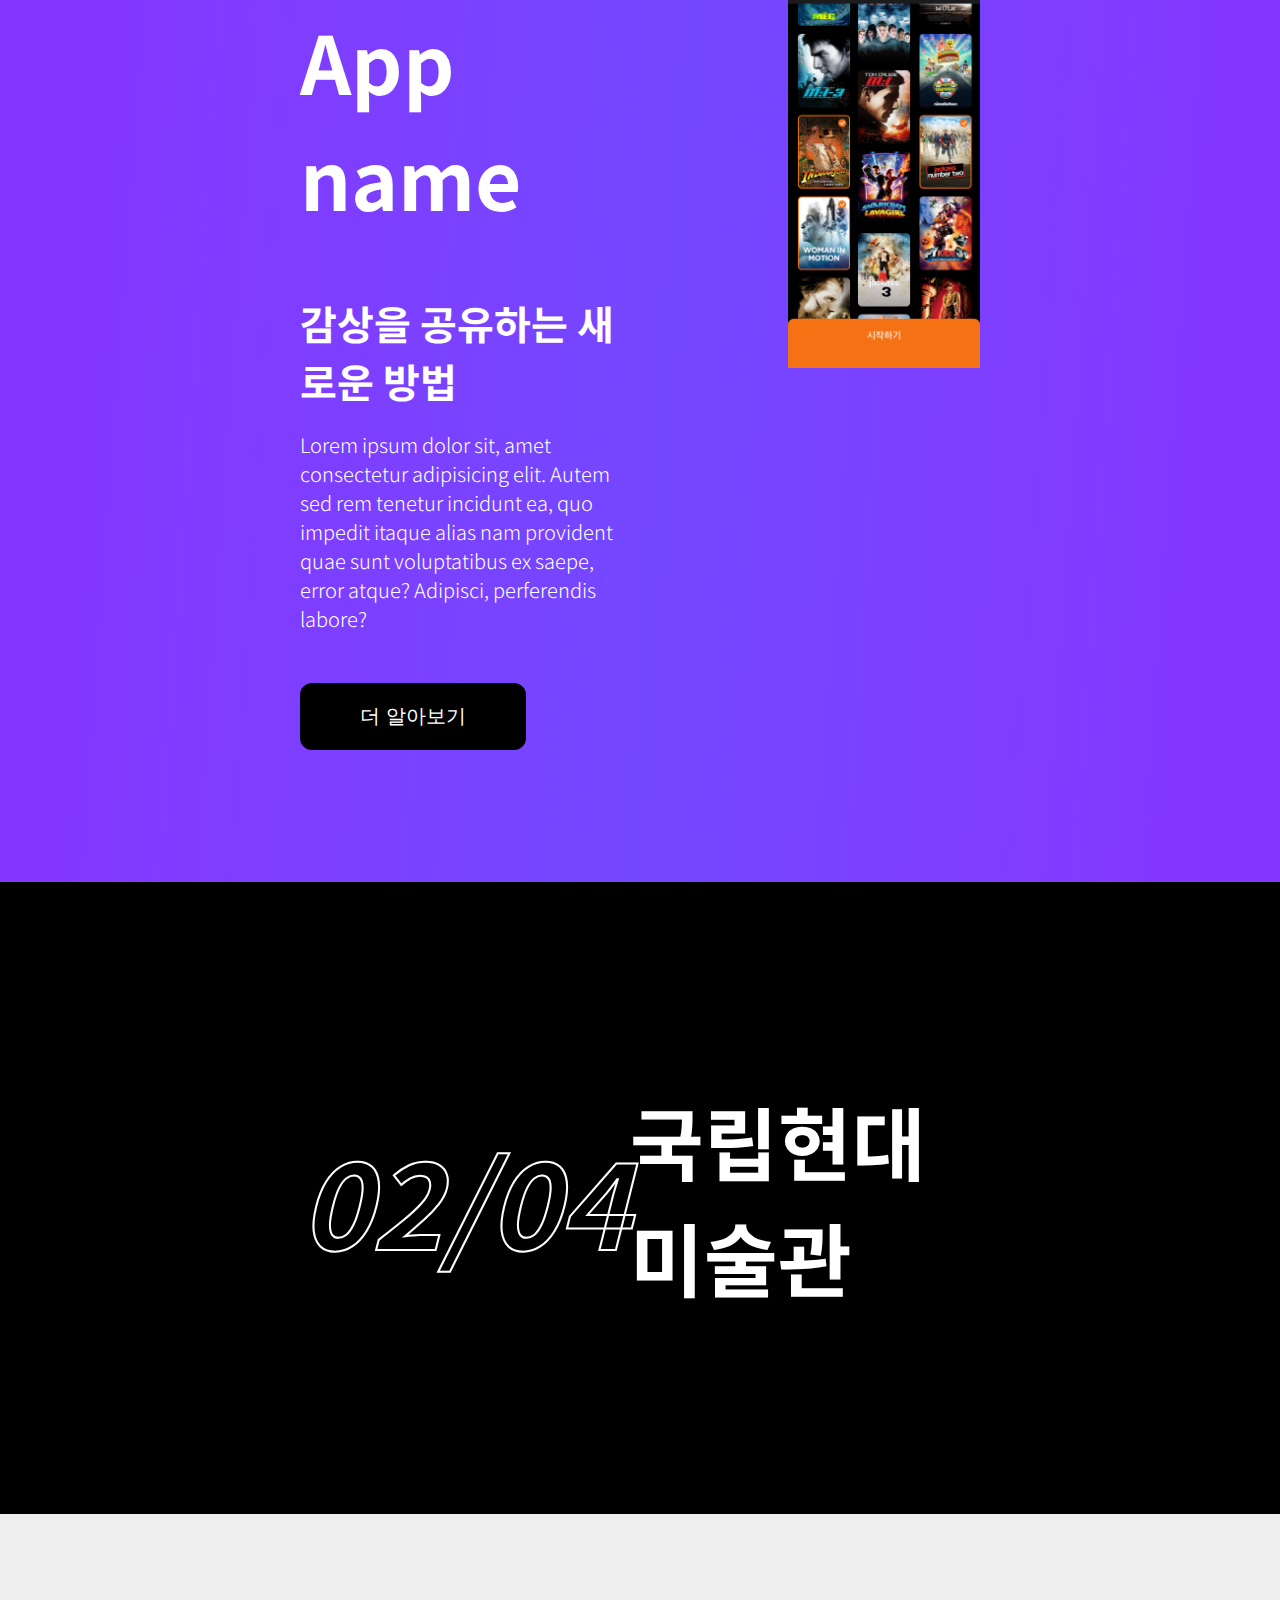
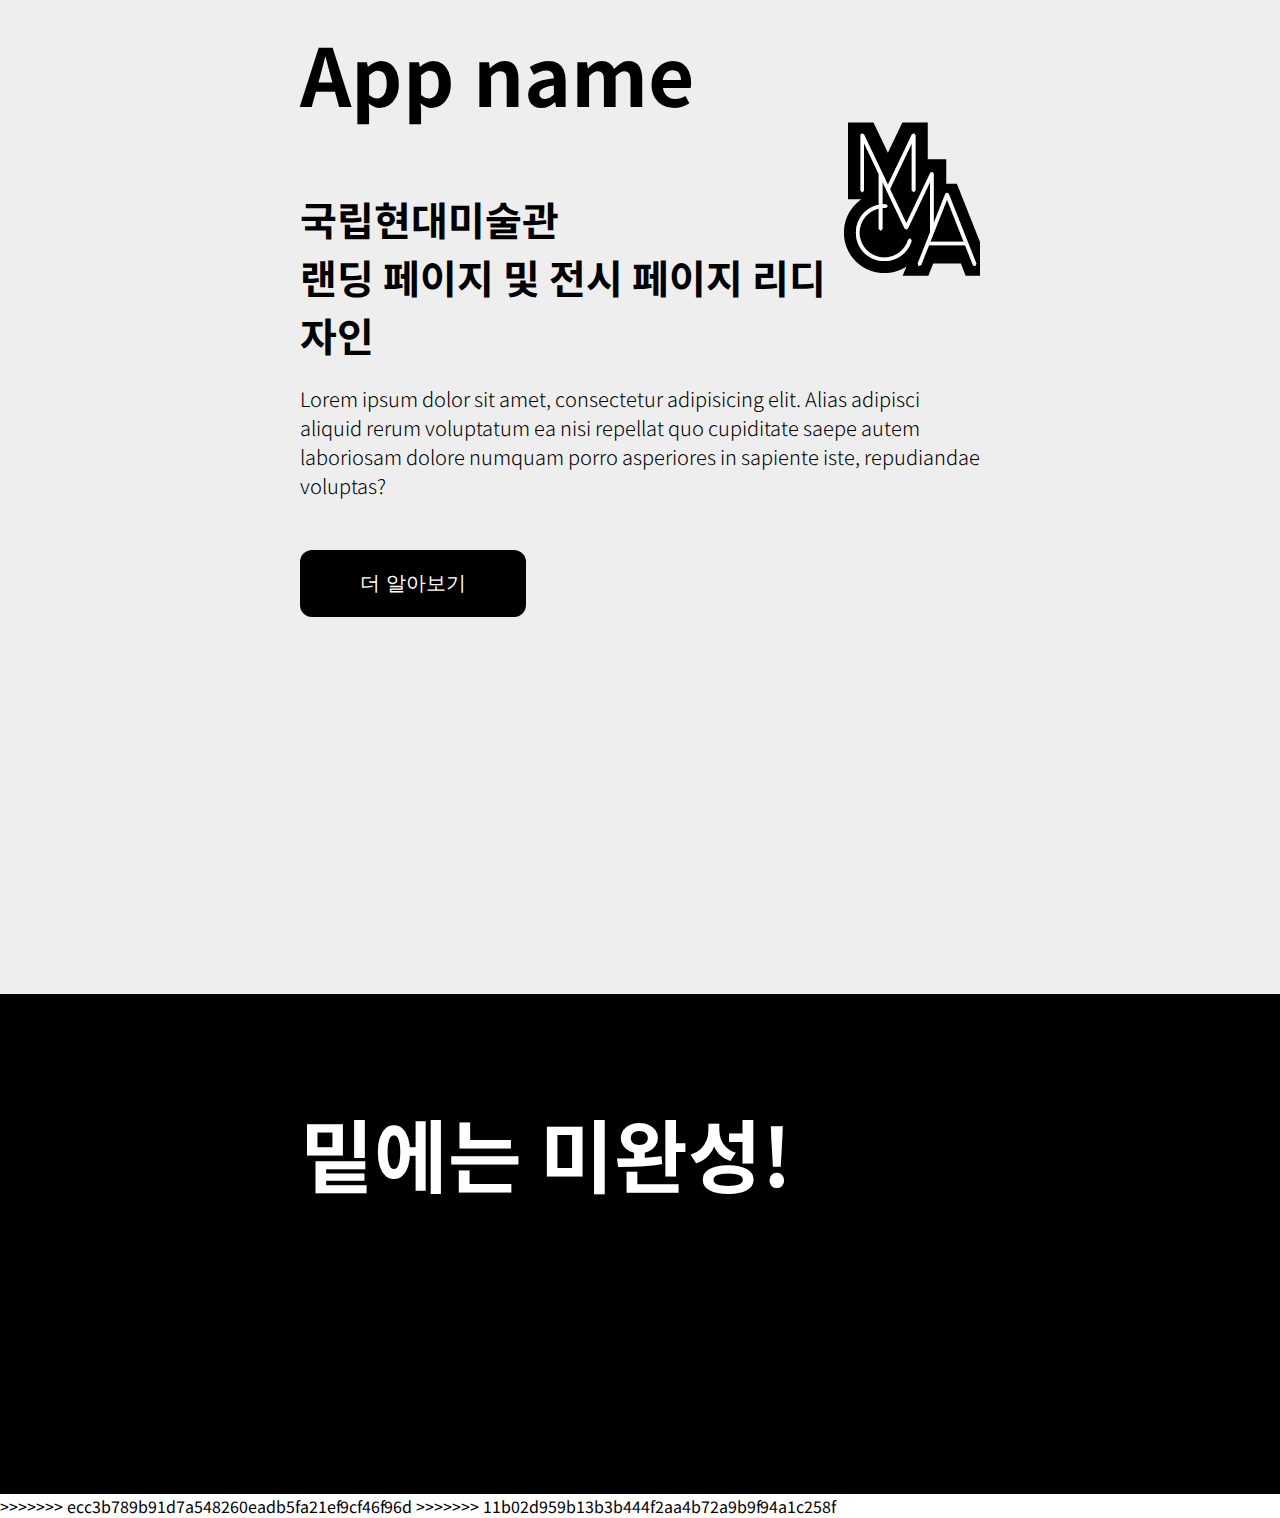
==== commit 6bd11d32: "Merge branch 'main' of https://github.com/9wolabi/Portfolio" ====
--- a/index.html
+++ b/index.html
@@ -144,148 +144,295 @@
 </body>
 </html>
 =======
-<!DOCTYPE html>
-<html lang="en">
-<head>
-    <meta charset="UTF-8">
-    <meta http-equiv="X-UA-Compatible" content="IE=edge">
-    <meta name="viewport" content="width=device-width, initial-scale=1.0">
-    <!-- CSS -->
-    <link rel="stylesheet" href="./CSS/style.css">
-    <!-- 폰트 -->
-    <link rel="preconnect" href="https://fonts.googleapis.com">
-    <link rel="preconnect" href="https://fonts.gstatic.com" crossorigin>
-    <link href="https://fonts.googleapis.com/css2?family=Noto+Sans+KR:wght@300;400;700&family=Roboto:wght@300;400;700&display=swap" rel="stylesheet">
-    <!-- 제이쿼리 -->
-    <script src="https://code.jquery.com/jquery-3.6.0.min.js" integrity="sha256-/xUj+3OJU5yExlq6GSYGSHk7tPXikynS7ogEvDej/m4=" crossorigin="anonymous"></script>
-
-    
-    <title>Document</title>
-</head>
-<body>
-    <!-- 네이게이션 바 -->
-    <nav class="navbar fixed">
-            <li class="navbar-container">
-                <ul class="home">Home</ul>
-                <ul class="navbar-etc"><a href="#">Works</a></ul>
-                <ul class="navbar-etc"><a href="#">Profile</a></ul>
-                <ul class="navbar-etc"><a href="#">About</a></ul>
-                <ul class="navbar-hamburger hide"><img src="./IMG/menu-line.png" alt=""></ul>
-            </li>
-    </nav>
-    <!-- 메인 섹션 -->
-<div class="body-container">
-        <div class="main-background">
-            <div class="main-text-container">
-                <h1 id="job">Product Designer</h1>
-                <p class="main-text">Lorem ipsum dolor sit amet consectetur adipisicing elit. Accusamusnostrum?</p>
-                <button class="btn">더 알아보기</button>
-            </div>
-            <div class="profile-img"><img src="./IMG/Macbook.png" alt="profile image"></div>
-        </div>
-        
-    <!-- 작업 -->
-        <!-- 무비OTT -->
-        <!-- summary -->
-        <div class="works">
-        <div class="works-title">
-            <p class="big-title">01/04</p>
-            <h1 style="color:white;">콘텐츠 SNS</h1>
-        </div>
-        <div class="movie works-template">
-            <div class="movie-container">
-                <!-- 좌측 텍스트박스 -->
-                <div style="position: sticky;">
-                    <div id="movie-text-box">
-                        <h1>App name</h1>
-                        <h4 class="p-title" id="movie-img-mobile">감상을 공유하는 새로운 방법</h4>
-                        <p>Lorem ipsum dolor sit, amet consectetur adipisicing elit. Autem sed rem tenetur incidunt ea, quo impedit itaque alias nam provident quae sunt voluptatibus ex saepe, error atque? Adipisci, perferendis labore?</p>
-                        <button class="btn">더 알아보기</button>
-                    </div>
-                </div>
-                <!-- 우측 이미지박스 -->
-                <div id="movie-img-box">
-                    <div class="img-1"><img src="./IMG/test.png" alt=""></div>
-                    <div class="temporary-img"></div>
-                </div>
-            </div>
-        </div>
-        <!-- MMCA -->
-        <!-- summary -->
-        <div class="works-title">
-            <p class="big-title">02/04</p>
-            <h1 style="color:white;">국립현대미술관</h1>
-        </div>
-        <div class="mmca works-template">
-                <div class="mmca-top">
-                    <div class="mmca-title">
-                        <h1>App name</h1>
-                        <h4 class="p-title" id="mmca-logo-mobile">국립현대미술관<br>랜딩 페이지 및 전시 페이지 리디자인</h4>
-                    </div>
-                    <div class="mmca-logo">
-                        <!-- <img src="../Portfolio/IMG/MMCA_logo.png" alt=""> -->
-                    </div>
-                </div>
-            <div>
-                    <p id="mmca-p">Lorem ipsum dolor sit amet, consectetur adipisicing elit. Alias adipisci aliquid rerum voluptatum ea nisi repellat quo cupiditate saepe autem laboriosam dolore numquam porro asperiores in sapiente iste, repudiandae voluptas?</p>
-                </div>
-                <button class="btn" id="mmca-btn">더 알아보기</button>
-        </div>
-    </div>
-
-    <div style="background-color: black; width: 100vw; height: 500px; position: sticky; top: 0px;" class="works-template"><h1 style="color: white;">밑에는 미완성!</h1></div>
-    
-    <!-- 프로필 -->
-    <div class="profile-background">
-        <div class="">
-        </div>
-    </div>
-</div>
-
-
-
-    <script>
-        var h1 = document.getElementById('job');
-        var 글씨 = document.getElementById('job').innerHTML;
-        var UIUX = ['UIUX-Designer']
-
-         h1.innerHTML = '';
-        for (let i = 0; i < 글씨.length; i++) {
-            setTimeout(() => {
-             h1.innerHTML = h1.innerHTML + 글씨[i]
-         }, i*50);
-                    
-        }
-        // 타이핑 애니메이션
-        
-        $(window).on('mousewheel DOMMouseScroll',function(e){
-
-            if(e.originalEvent.wheelDelta > 0 ||  e.originalEvent.detail < 0){
-                $(".navbar").addClass("fixed");
-            } 
-            
-            else if (e.originalEvent.wheelDelta < 0 ||  e.originalEvent.detail > 0){
-                $(".navbar").removeClass("fixed");
-            }
-            
-        });
-        // navbar 스크롤 이벤트
-
-        if (matchMedia("screen and (max-width: 768px)").matches) { 
-            $('.profile-img').insertAfter('.main-text');
-            $('.img-1').insertAfter('#movie-img-mobile');
-            $('.mmca-logo').insertAfter('#mmca-logo-mobile');
-            $('#mmca-p').insertAfter('.mmca-logo');
-            $('#mmca-btn').insertAfter('#mmca-p');
-            $(".navbar-etc").addClass('hide');
-            $(".navbar-hamburger").removeClass('hide');
-         } else { null }
-        //  JS 반응형
-
-
-
-
-    </script>
-</body>
-</html>
+<<<<<<< HEAD
+<!DOCTYPE html>
+<html lang="en">
+<head>
+    <meta charset="UTF-8">
+    <meta http-equiv="X-UA-Compatible" content="IE=edge">
+    <meta name="viewport" content="width=device-width, initial-scale=1.0">
+    <!-- CSS -->
+    <link rel="stylesheet" href="./CSS/style.css">
+    <!-- 폰트 -->
+    <link rel="preconnect" href="https://fonts.googleapis.com">
+    <link rel="preconnect" href="https://fonts.gstatic.com" crossorigin>
+    <link href="https://fonts.googleapis.com/css2?family=Noto+Sans+KR:wght@300;400;700&family=Roboto:wght@300;400;700&display=swap" rel="stylesheet">
+    <!-- 제이쿼리 -->
+    <script src="https://code.jquery.com/jquery-3.6.0.min.js" integrity="sha256-/xUj+3OJU5yExlq6GSYGSHk7tPXikynS7ogEvDej/m4=" crossorigin="anonymous"></script>
+
+    
+    <title>Document</title>
+</head>
+<body>
+    <!-- 네이게이션 바 -->
+    <nav class="navbar fixed">
+            <li class="navbar-container">
+                <ul class="home">Home</ul>
+                <ul class="navbar-etc"><a href="#">Works</a></ul>
+                <ul class="navbar-etc"><a href="#">Profile</a></ul>
+                <ul class="navbar-etc"><a href="#">About</a></ul>
+                <ul class="navbar-hamburger hide"><img src="./IMG/menu-line.png" alt=""></ul>
+            </li>
+    </nav>
+    <!-- 메인 섹션 -->
+<div class="body-container">
+        <div class="main-background">
+            <div class="main-text-container">
+                <h1 id="job">Product Designer</h1>
+                <p class="main-text">Lorem ipsum dolor sit amet consectetur adipisicing elit. Accusamusnostrum?</p>
+                <button class="btn">더 알아보기</button>
+            </div>
+            <div class="profile-img"><img src="./IMG/Macbook.png" alt="profile image"></div>
+        </div>
+        
+    <!-- 작업 -->
+        <!-- 무비OTT -->
+        <!-- summary -->
+        <div class="works">
+        <div class="works-title">
+            <p class="big-title">01/04</p>
+            <h1 style="color:white;">콘텐츠 SNS</h1>
+        </div>
+        <div class="movie works-template">
+            <div class="movie-container">
+                <!-- 좌측 텍스트박스 -->
+                <div style="position: sticky;">
+                    <div id="movie-text-box">
+                        <h1>App name</h1>
+                        <h4 class="p-title" id="movie-img-mobile">감상을 공유하는 새로운 방법</h4>
+                        <p>Lorem ipsum dolor sit, amet consectetur adipisicing elit. Autem sed rem tenetur incidunt ea, quo impedit itaque alias nam provident quae sunt voluptatibus ex saepe, error atque? Adipisci, perferendis labore?</p>
+                        <button class="btn">더 알아보기</button>
+                    </div>
+                </div>
+                <!-- 우측 이미지박스 -->
+                <div id="movie-img-box">
+                    <div class="img-1"><img src="./IMG/test.png" alt=""></div>
+                    <div class="temporary-img"></div>
+                </div>
+            </div>
+        </div>
+        <!-- MMCA -->
+        <!-- summary -->
+        <div class="works-title">
+            <p class="big-title">02/04</p>
+            <h1 style="color:white;">국립현대미술관</h1>
+        </div>
+        <div class="mmca works-template">
+                <div class="mmca-top">
+                    <div class="mmca-title">
+                        <h1>App name</h1>
+                        <h4 class="p-title" id="mmca-logo-mobile">국립현대미술관<br>랜딩 페이지 및 전시 페이지 리디자인</h4>
+                    </div>
+                    <div class="mmca-logo">
+                        <!-- <img src="../Portfolio/IMG/MMCA_logo.png" alt=""> -->
+                    </div>
+                </div>
+            <div>
+                    <p id="mmca-p">Lorem ipsum dolor sit amet, consectetur adipisicing elit. Alias adipisci aliquid rerum voluptatum ea nisi repellat quo cupiditate saepe autem laboriosam dolore numquam porro asperiores in sapiente iste, repudiandae voluptas?</p>
+                </div>
+                <button class="btn" id="mmca-btn">더 알아보기</button>
+        </div>
+    </div>
+
+    <div style="background-color: black; width: 100vw; height: 500px; position: sticky; top: 0px;" class="works-template"><h1 style="color: white;">밑에는 미완성!</h1></div>
+    
+    <!-- 프로필 -->
+    <div class="profile-background">
+        <div class="">
+        </div>
+    </div>
+</div>
+
+
+
+    <script>
+        var h1 = document.getElementById('job');
+        var 글씨 = document.getElementById('job').innerHTML;
+        var UIUX = ['UIUX-Designer']
+
+         h1.innerHTML = '';
+        for (let i = 0; i < 글씨.length; i++) {
+            setTimeout(() => {
+             h1.innerHTML = h1.innerHTML + 글씨[i]
+         }, i*50);
+                    
+        }
+        // 타이핑 애니메이션
+        
+        $(window).on('mousewheel DOMMouseScroll',function(e){
+
+            if(e.originalEvent.wheelDelta > 0 ||  e.originalEvent.detail < 0){
+                $(".navbar").addClass("fixed");
+            } 
+            
+            else if (e.originalEvent.wheelDelta < 0 ||  e.originalEvent.detail > 0){
+                $(".navbar").removeClass("fixed");
+            }
+            
+        });
+        // navbar 스크롤 이벤트
+
+        if (matchMedia("screen and (max-width: 768px)").matches) { 
+            $('.profile-img').insertAfter('.main-text');
+            $('.img-1').insertAfter('#movie-img-mobile');
+            $('.mmca-logo').insertAfter('#mmca-logo-mobile');
+            $('#mmca-p').insertAfter('.mmca-logo');
+            $('#mmca-btn').insertAfter('#mmca-p');
+            $(".navbar-etc").addClass('hide');
+            $(".navbar-hamburger").removeClass('hide');
+         } else { null }
+        //  JS 반응형
+
+
+
+
+    </script>
+</body>
+</html>
+=======
+<!DOCTYPE html>
+<html lang="en">
+<head>
+    <meta charset="UTF-8">
+    <meta http-equiv="X-UA-Compatible" content="IE=edge">
+    <meta name="viewport" content="width=device-width, initial-scale=1.0">
+    <!-- CSS -->
+    <link rel="stylesheet" href="./CSS/style.css">
+    <!-- 폰트 -->
+    <link rel="preconnect" href="https://fonts.googleapis.com">
+    <link rel="preconnect" href="https://fonts.gstatic.com" crossorigin>
+    <link href="https://fonts.googleapis.com/css2?family=Noto+Sans+KR:wght@300;400;700&family=Roboto:wght@300;400;700&display=swap" rel="stylesheet">
+    <!-- 제이쿼리 -->
+    <script src="https://code.jquery.com/jquery-3.6.0.min.js" integrity="sha256-/xUj+3OJU5yExlq6GSYGSHk7tPXikynS7ogEvDej/m4=" crossorigin="anonymous"></script>
+
+    
+    <title>Document</title>
+</head>
+<body>
+    <!-- 네이게이션 바 -->
+    <nav class="navbar fixed">
+            <li class="navbar-container">
+                <ul class="home">Home</ul>
+                <ul class="navbar-etc"><a href="#">Works</a></ul>
+                <ul class="navbar-etc"><a href="#">Profile</a></ul>
+                <ul class="navbar-etc"><a href="#">About</a></ul>
+                <ul class="navbar-hamburger hide"><img src="./IMG/menu-line.png" alt=""></ul>
+            </li>
+    </nav>
+    <!-- 메인 섹션 -->
+<div class="body-container">
+        <div class="main-background">
+            <div class="main-text-container">
+                <h1 id="job">Product Designer</h1>
+                <p class="main-text">Lorem ipsum dolor sit amet consectetur adipisicing elit. Accusamusnostrum?</p>
+                <button class="btn">더 알아보기</button>
+            </div>
+            <div class="profile-img"><img src="./IMG/Macbook.png" alt="profile image"></div>
+        </div>
+        
+    <!-- 작업 -->
+        <!-- 무비OTT -->
+        <!-- summary -->
+        <div class="works">
+        <div class="works-title">
+            <p class="big-title">01/04</p>
+            <h1 style="color:white;">콘텐츠 SNS</h1>
+        </div>
+        <div class="movie works-template">
+            <div class="movie-container">
+                <!-- 좌측 텍스트박스 -->
+                <div style="position: sticky;">
+                    <div id="movie-text-box">
+                        <h1>App name</h1>
+                        <h4 class="p-title" id="movie-img-mobile">감상을 공유하는 새로운 방법</h4>
+                        <p>Lorem ipsum dolor sit, amet consectetur adipisicing elit. Autem sed rem tenetur incidunt ea, quo impedit itaque alias nam provident quae sunt voluptatibus ex saepe, error atque? Adipisci, perferendis labore?</p>
+                        <button class="btn">더 알아보기</button>
+                    </div>
+                </div>
+                <!-- 우측 이미지박스 -->
+                <div id="movie-img-box">
+                    <div class="img-1"><img src="./IMG/test.png" alt=""></div>
+                    <div class="temporary-img"></div>
+                </div>
+            </div>
+        </div>
+        <!-- MMCA -->
+        <!-- summary -->
+        <div class="works-title">
+            <p class="big-title">02/04</p>
+            <h1 style="color:white;">국립현대미술관</h1>
+        </div>
+        <div class="mmca works-template">
+                <div class="mmca-top">
+                    <div class="mmca-title">
+                        <h1>App name</h1>
+                        <h4 class="p-title" id="mmca-logo-mobile">국립현대미술관<br>랜딩 페이지 및 전시 페이지 리디자인</h4>
+                    </div>
+                    <div class="mmca-logo">
+                        <!-- <img src="../Portfolio/IMG/MMCA_logo.png" alt=""> -->
+                    </div>
+                </div>
+            <div>
+                    <p id="mmca-p">Lorem ipsum dolor sit amet, consectetur adipisicing elit. Alias adipisci aliquid rerum voluptatum ea nisi repellat quo cupiditate saepe autem laboriosam dolore numquam porro asperiores in sapiente iste, repudiandae voluptas?</p>
+                </div>
+                <button class="btn" id="mmca-btn">더 알아보기</button>
+        </div>
+    </div>
+
+    <div style="background-color: black; width: 100vw; height: 500px; position: sticky; top: 0px;" class="works-template"><h1 style="color: white;">밑에는 미완성!</h1></div>
+    
+    <!-- 프로필 -->
+    <div class="profile-background">
+        <div class="">
+        </div>
+    </div>
+</div>
+
+
+
+    <script>
+        var h1 = document.getElementById('job');
+        var 글씨 = document.getElementById('job').innerHTML;
+        var UIUX = ['UIUX-Designer']
+
+         h1.innerHTML = '';
+        for (let i = 0; i < 글씨.length; i++) {
+            setTimeout(() => {
+             h1.innerHTML = h1.innerHTML + 글씨[i]
+         }, i*50);
+                    
+        }
+        // 타이핑 애니메이션
+        
+        $(window).on('mousewheel DOMMouseScroll',function(e){
+
+            if(e.originalEvent.wheelDelta > 0 ||  e.originalEvent.detail < 0){
+                $(".navbar").addClass("fixed");
+            } 
+            
+            else if (e.originalEvent.wheelDelta < 0 ||  e.originalEvent.detail > 0){
+                $(".navbar").removeClass("fixed");
+            }
+            
+        });
+        // navbar 스크롤 이벤트
+
+        if (matchMedia("screen and (max-width: 768px)").matches) { 
+            $('.profile-img').insertAfter('.main-text');
+            $('.img-1').insertAfter('#movie-img-mobile');
+            $('.mmca-logo').insertAfter('#mmca-logo-mobile');
+            $('#mmca-p').insertAfter('.mmca-logo');
+            $('#mmca-btn').insertAfter('#mmca-p');
+            $(".navbar-etc").addClass('hide');
+            $(".navbar-hamburger").removeClass('hide');
+         } else { null }
+        //  JS 반응형
+
+
+
+
+    </script>
+</body>
+</html>
+>>>>>>> ecc3b789b91d7a548260eadb5fa21ef9cf46f96d
 >>>>>>> 11b02d959b13b3b444f2aa4b72a9b9f94a1c258f
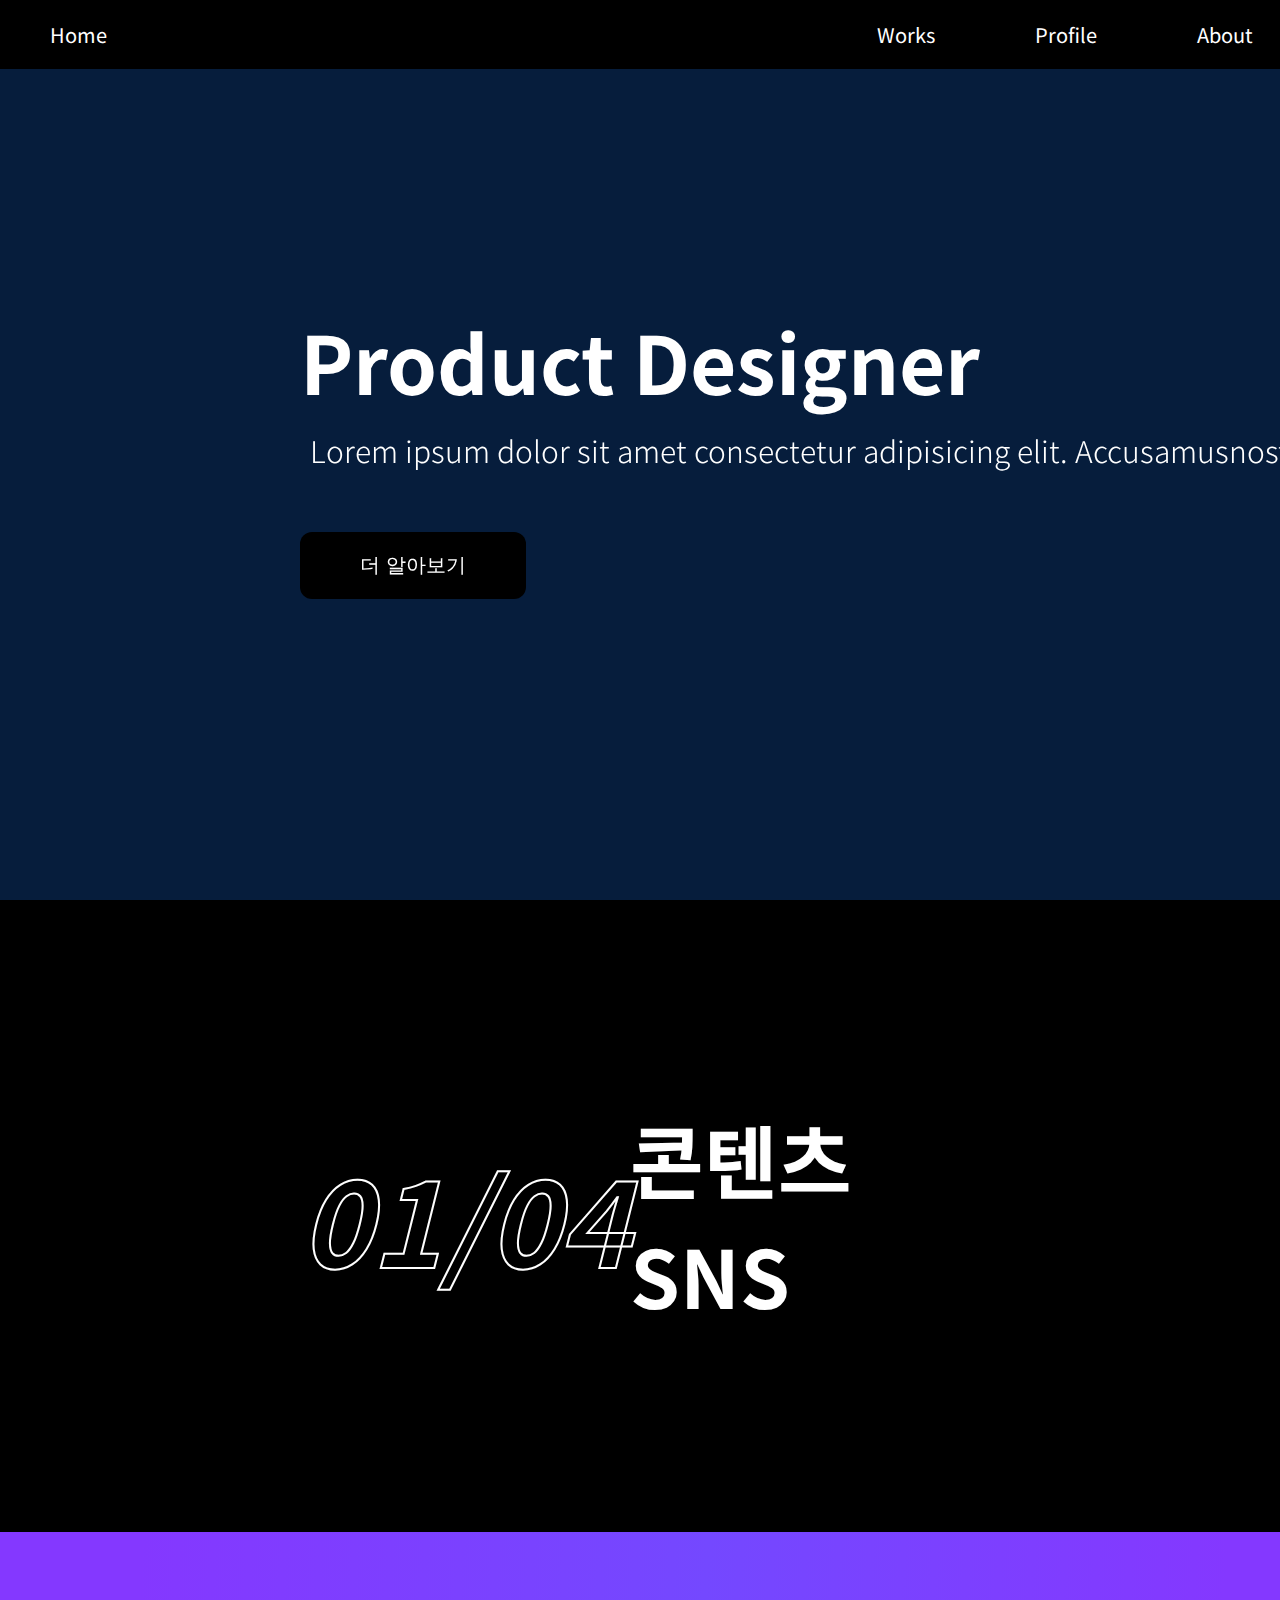
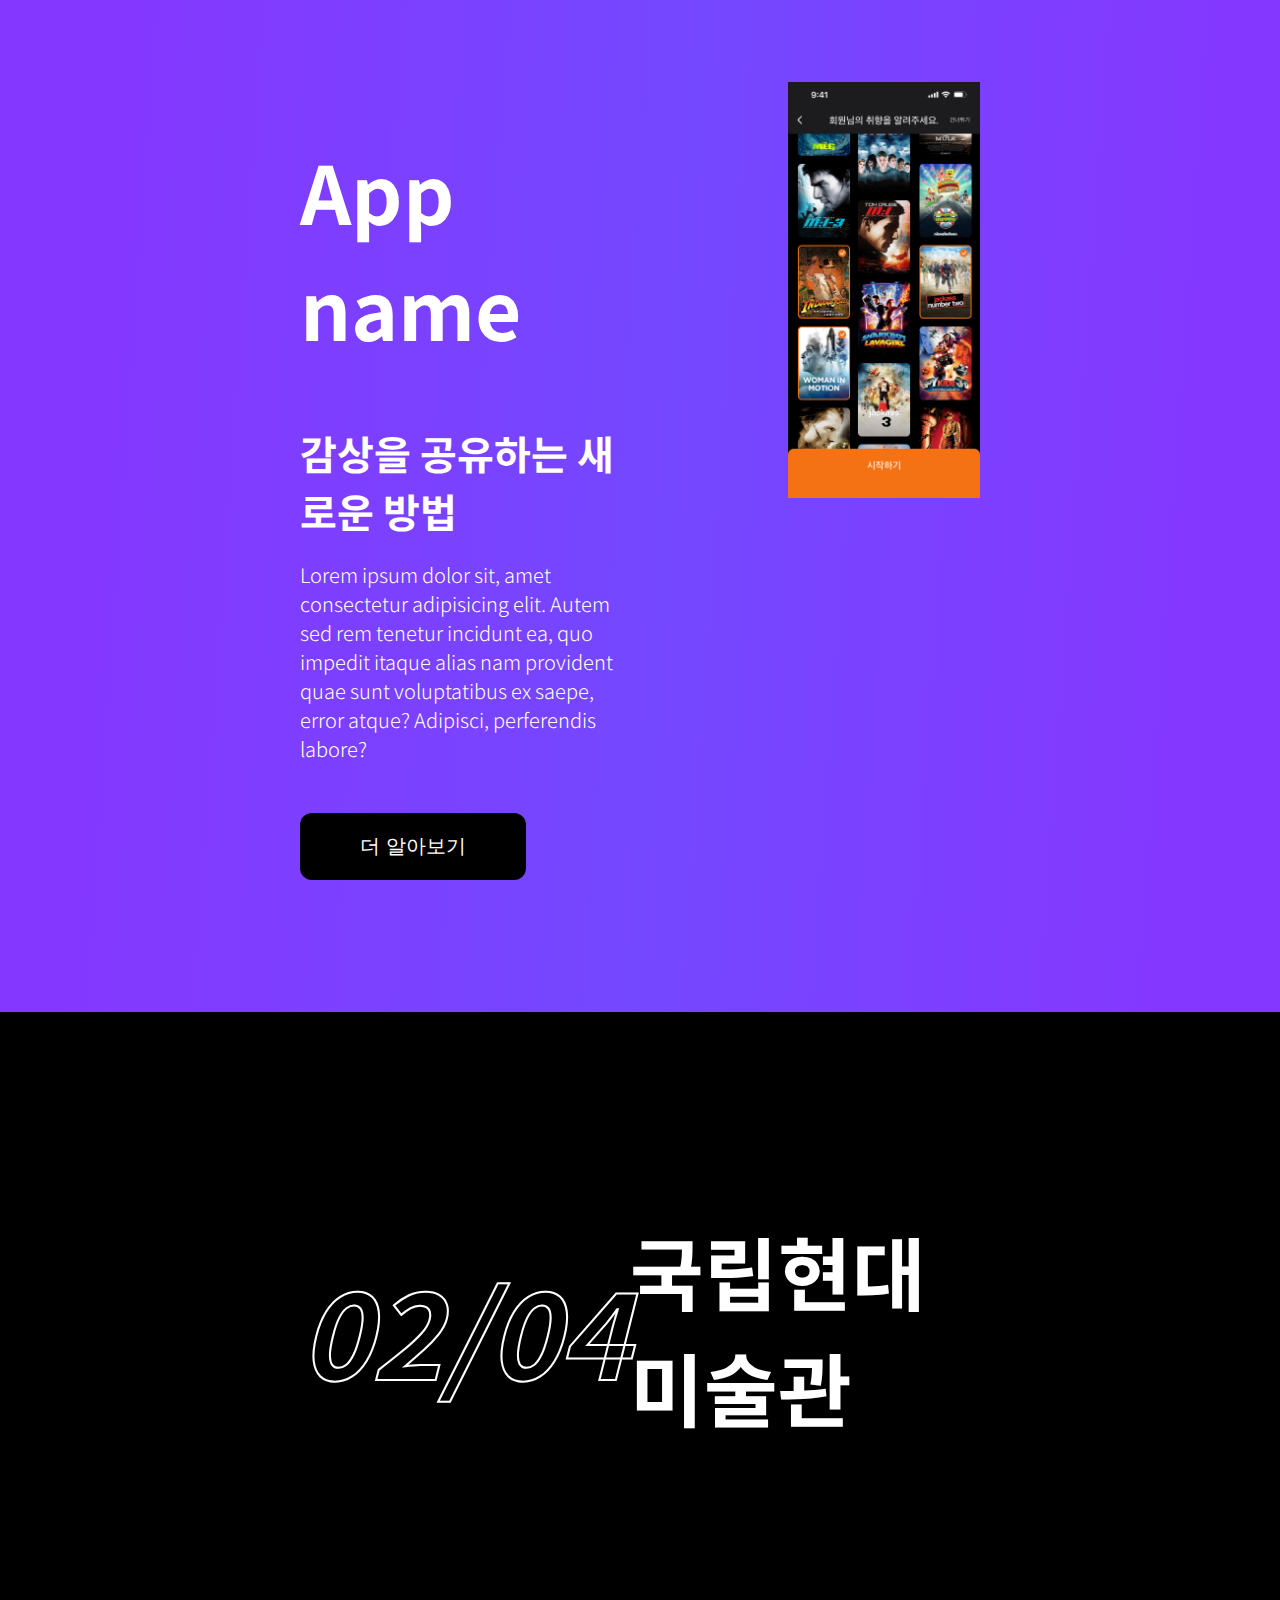
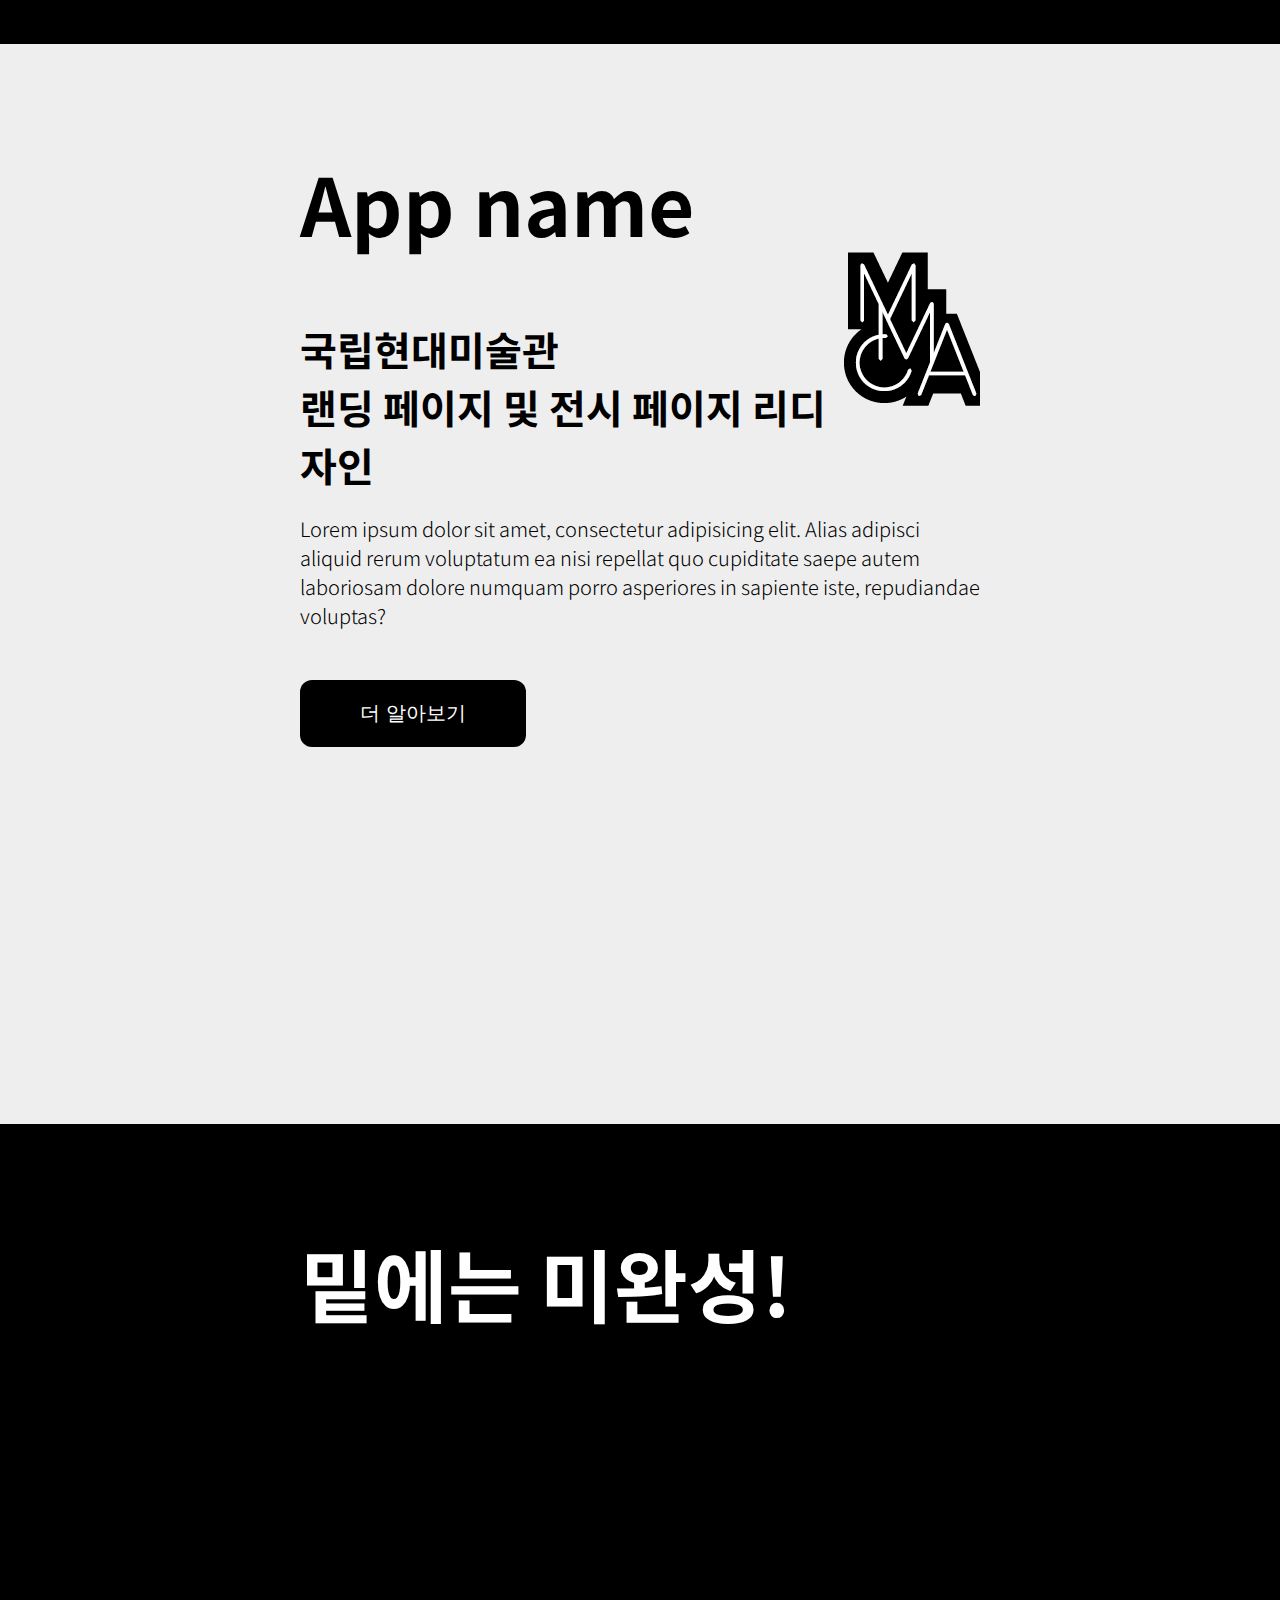
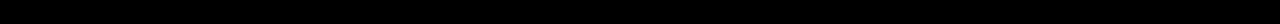
==== commit 3bf3b7eb: ".." ====
--- a/index.html
+++ b/index.html
@@ -1,4 +1,3 @@
-<<<<<<< HEAD
 <!DOCTYPE html>
 <html lang="en">
 <head>
@@ -141,298 +140,4 @@
 
 
     </script>
-</body>
-</html>
-=======
-<<<<<<< HEAD
-<!DOCTYPE html>
-<html lang="en">
-<head>
-    <meta charset="UTF-8">
-    <meta http-equiv="X-UA-Compatible" content="IE=edge">
-    <meta name="viewport" content="width=device-width, initial-scale=1.0">
-    <!-- CSS -->
-    <link rel="stylesheet" href="./CSS/style.css">
-    <!-- 폰트 -->
-    <link rel="preconnect" href="https://fonts.googleapis.com">
-    <link rel="preconnect" href="https://fonts.gstatic.com" crossorigin>
-    <link href="https://fonts.googleapis.com/css2?family=Noto+Sans+KR:wght@300;400;700&family=Roboto:wght@300;400;700&display=swap" rel="stylesheet">
-    <!-- 제이쿼리 -->
-    <script src="https://code.jquery.com/jquery-3.6.0.min.js" integrity="sha256-/xUj+3OJU5yExlq6GSYGSHk7tPXikynS7ogEvDej/m4=" crossorigin="anonymous"></script>
-
-    
-    <title>Document</title>
-</head>
-<body>
-    <!-- 네이게이션 바 -->
-    <nav class="navbar fixed">
-            <li class="navbar-container">
-                <ul class="home">Home</ul>
-                <ul class="navbar-etc"><a href="#">Works</a></ul>
-                <ul class="navbar-etc"><a href="#">Profile</a></ul>
-                <ul class="navbar-etc"><a href="#">About</a></ul>
-                <ul class="navbar-hamburger hide"><img src="./IMG/menu-line.png" alt=""></ul>
-            </li>
-    </nav>
-    <!-- 메인 섹션 -->
-<div class="body-container">
-        <div class="main-background">
-            <div class="main-text-container">
-                <h1 id="job">Product Designer</h1>
-                <p class="main-text">Lorem ipsum dolor sit amet consectetur adipisicing elit. Accusamusnostrum?</p>
-                <button class="btn">더 알아보기</button>
-            </div>
-            <div class="profile-img"><img src="./IMG/Macbook.png" alt="profile image"></div>
-        </div>
-        
-    <!-- 작업 -->
-        <!-- 무비OTT -->
-        <!-- summary -->
-        <div class="works">
-        <div class="works-title">
-            <p class="big-title">01/04</p>
-            <h1 style="color:white;">콘텐츠 SNS</h1>
-        </div>
-        <div class="movie works-template">
-            <div class="movie-container">
-                <!-- 좌측 텍스트박스 -->
-                <div style="position: sticky;">
-                    <div id="movie-text-box">
-                        <h1>App name</h1>
-                        <h4 class="p-title" id="movie-img-mobile">감상을 공유하는 새로운 방법</h4>
-                        <p>Lorem ipsum dolor sit, amet consectetur adipisicing elit. Autem sed rem tenetur incidunt ea, quo impedit itaque alias nam provident quae sunt voluptatibus ex saepe, error atque? Adipisci, perferendis labore?</p>
-                        <button class="btn">더 알아보기</button>
-                    </div>
-                </div>
-                <!-- 우측 이미지박스 -->
-                <div id="movie-img-box">
-                    <div class="img-1"><img src="./IMG/test.png" alt=""></div>
-                    <div class="temporary-img"></div>
-                </div>
-            </div>
-        </div>
-        <!-- MMCA -->
-        <!-- summary -->
-        <div class="works-title">
-            <p class="big-title">02/04</p>
-            <h1 style="color:white;">국립현대미술관</h1>
-        </div>
-        <div class="mmca works-template">
-                <div class="mmca-top">
-                    <div class="mmca-title">
-                        <h1>App name</h1>
-                        <h4 class="p-title" id="mmca-logo-mobile">국립현대미술관<br>랜딩 페이지 및 전시 페이지 리디자인</h4>
-                    </div>
-                    <div class="mmca-logo">
-                        <!-- <img src="../Portfolio/IMG/MMCA_logo.png" alt=""> -->
-                    </div>
-                </div>
-            <div>
-                    <p id="mmca-p">Lorem ipsum dolor sit amet, consectetur adipisicing elit. Alias adipisci aliquid rerum voluptatum ea nisi repellat quo cupiditate saepe autem laboriosam dolore numquam porro asperiores in sapiente iste, repudiandae voluptas?</p>
-                </div>
-                <button class="btn" id="mmca-btn">더 알아보기</button>
-        </div>
-    </div>
-
-    <div style="background-color: black; width: 100vw; height: 500px; position: sticky; top: 0px;" class="works-template"><h1 style="color: white;">밑에는 미완성!</h1></div>
-    
-    <!-- 프로필 -->
-    <div class="profile-background">
-        <div class="">
-        </div>
-    </div>
-</div>
-
-
-
-    <script>
-        var h1 = document.getElementById('job');
-        var 글씨 = document.getElementById('job').innerHTML;
-        var UIUX = ['UIUX-Designer']
-
-         h1.innerHTML = '';
-        for (let i = 0; i < 글씨.length; i++) {
-            setTimeout(() => {
-             h1.innerHTML = h1.innerHTML + 글씨[i]
-         }, i*50);
-                    
-        }
-        // 타이핑 애니메이션
-        
-        $(window).on('mousewheel DOMMouseScroll',function(e){
-
-            if(e.originalEvent.wheelDelta > 0 ||  e.originalEvent.detail < 0){
-                $(".navbar").addClass("fixed");
-            } 
-            
-            else if (e.originalEvent.wheelDelta < 0 ||  e.originalEvent.detail > 0){
-                $(".navbar").removeClass("fixed");
-            }
-            
-        });
-        // navbar 스크롤 이벤트
-
-        if (matchMedia("screen and (max-width: 768px)").matches) { 
-            $('.profile-img').insertAfter('.main-text');
-            $('.img-1').insertAfter('#movie-img-mobile');
-            $('.mmca-logo').insertAfter('#mmca-logo-mobile');
-            $('#mmca-p').insertAfter('.mmca-logo');
-            $('#mmca-btn').insertAfter('#mmca-p');
-            $(".navbar-etc").addClass('hide');
-            $(".navbar-hamburger").removeClass('hide');
-         } else { null }
-        //  JS 반응형
-
-
-
-
-    </script>
-</body>
-</html>
-=======
-<!DOCTYPE html>
-<html lang="en">
-<head>
-    <meta charset="UTF-8">
-    <meta http-equiv="X-UA-Compatible" content="IE=edge">
-    <meta name="viewport" content="width=device-width, initial-scale=1.0">
-    <!-- CSS -->
-    <link rel="stylesheet" href="./CSS/style.css">
-    <!-- 폰트 -->
-    <link rel="preconnect" href="https://fonts.googleapis.com">
-    <link rel="preconnect" href="https://fonts.gstatic.com" crossorigin>
-    <link href="https://fonts.googleapis.com/css2?family=Noto+Sans+KR:wght@300;400;700&family=Roboto:wght@300;400;700&display=swap" rel="stylesheet">
-    <!-- 제이쿼리 -->
-    <script src="https://code.jquery.com/jquery-3.6.0.min.js" integrity="sha256-/xUj+3OJU5yExlq6GSYGSHk7tPXikynS7ogEvDej/m4=" crossorigin="anonymous"></script>
-
-    
-    <title>Document</title>
-</head>
-<body>
-    <!-- 네이게이션 바 -->
-    <nav class="navbar fixed">
-            <li class="navbar-container">
-                <ul class="home">Home</ul>
-                <ul class="navbar-etc"><a href="#">Works</a></ul>
-                <ul class="navbar-etc"><a href="#">Profile</a></ul>
-                <ul class="navbar-etc"><a href="#">About</a></ul>
-                <ul class="navbar-hamburger hide"><img src="./IMG/menu-line.png" alt=""></ul>
-            </li>
-    </nav>
-    <!-- 메인 섹션 -->
-<div class="body-container">
-        <div class="main-background">
-            <div class="main-text-container">
-                <h1 id="job">Product Designer</h1>
-                <p class="main-text">Lorem ipsum dolor sit amet consectetur adipisicing elit. Accusamusnostrum?</p>
-                <button class="btn">더 알아보기</button>
-            </div>
-            <div class="profile-img"><img src="./IMG/Macbook.png" alt="profile image"></div>
-        </div>
-        
-    <!-- 작업 -->
-        <!-- 무비OTT -->
-        <!-- summary -->
-        <div class="works">
-        <div class="works-title">
-            <p class="big-title">01/04</p>
-            <h1 style="color:white;">콘텐츠 SNS</h1>
-        </div>
-        <div class="movie works-template">
-            <div class="movie-container">
-                <!-- 좌측 텍스트박스 -->
-                <div style="position: sticky;">
-                    <div id="movie-text-box">
-                        <h1>App name</h1>
-                        <h4 class="p-title" id="movie-img-mobile">감상을 공유하는 새로운 방법</h4>
-                        <p>Lorem ipsum dolor sit, amet consectetur adipisicing elit. Autem sed rem tenetur incidunt ea, quo impedit itaque alias nam provident quae sunt voluptatibus ex saepe, error atque? Adipisci, perferendis labore?</p>
-                        <button class="btn">더 알아보기</button>
-                    </div>
-                </div>
-                <!-- 우측 이미지박스 -->
-                <div id="movie-img-box">
-                    <div class="img-1"><img src="./IMG/test.png" alt=""></div>
-                    <div class="temporary-img"></div>
-                </div>
-            </div>
-        </div>
-        <!-- MMCA -->
-        <!-- summary -->
-        <div class="works-title">
-            <p class="big-title">02/04</p>
-            <h1 style="color:white;">국립현대미술관</h1>
-        </div>
-        <div class="mmca works-template">
-                <div class="mmca-top">
-                    <div class="mmca-title">
-                        <h1>App name</h1>
-                        <h4 class="p-title" id="mmca-logo-mobile">국립현대미술관<br>랜딩 페이지 및 전시 페이지 리디자인</h4>
-                    </div>
-                    <div class="mmca-logo">
-                        <!-- <img src="../Portfolio/IMG/MMCA_logo.png" alt=""> -->
-                    </div>
-                </div>
-            <div>
-                    <p id="mmca-p">Lorem ipsum dolor sit amet, consectetur adipisicing elit. Alias adipisci aliquid rerum voluptatum ea nisi repellat quo cupiditate saepe autem laboriosam dolore numquam porro asperiores in sapiente iste, repudiandae voluptas?</p>
-                </div>
-                <button class="btn" id="mmca-btn">더 알아보기</button>
-        </div>
-    </div>
-
-    <div style="background-color: black; width: 100vw; height: 500px; position: sticky; top: 0px;" class="works-template"><h1 style="color: white;">밑에는 미완성!</h1></div>
-    
-    <!-- 프로필 -->
-    <div class="profile-background">
-        <div class="">
-        </div>
-    </div>
-</div>
-
-
-
-    <script>
-        var h1 = document.getElementById('job');
-        var 글씨 = document.getElementById('job').innerHTML;
-        var UIUX = ['UIUX-Designer']
-
-         h1.innerHTML = '';
-        for (let i = 0; i < 글씨.length; i++) {
-            setTimeout(() => {
-             h1.innerHTML = h1.innerHTML + 글씨[i]
-         }, i*50);
-                    
-        }
-        // 타이핑 애니메이션
-        
-        $(window).on('mousewheel DOMMouseScroll',function(e){
-
-            if(e.originalEvent.wheelDelta > 0 ||  e.originalEvent.detail < 0){
-                $(".navbar").addClass("fixed");
-            } 
-            
-            else if (e.originalEvent.wheelDelta < 0 ||  e.originalEvent.detail > 0){
-                $(".navbar").removeClass("fixed");
-            }
-            
-        });
-        // navbar 스크롤 이벤트
-
-        if (matchMedia("screen and (max-width: 768px)").matches) { 
-            $('.profile-img').insertAfter('.main-text');
-            $('.img-1').insertAfter('#movie-img-mobile');
-            $('.mmca-logo').insertAfter('#mmca-logo-mobile');
-            $('#mmca-p').insertAfter('.mmca-logo');
-            $('#mmca-btn').insertAfter('#mmca-p');
-            $(".navbar-etc").addClass('hide');
-            $(".navbar-hamburger").removeClass('hide');
-         } else { null }
-        //  JS 반응형
-
-
-
-
-    </script>
-</body>
-</html>
->>>>>>> ecc3b789b91d7a548260eadb5fa21ef9cf46f96d
->>>>>>> 11b02d959b13b3b444f2aa4b72a9b9f94a1c258f
+</body>--- a/CSS/style.css
+++ b/CSS/style.css
@@ -58,7 +58,7 @@
   display: flex;
   align-items: center;
   justify-content: space-between;
-  height: 150vh;
+  height: 100vh;
   width: 100vw;
   top: 0px;
   background-color: #061D3C;
@@ -184,11 +184,12 @@
   }
 
   .main-background {
-    padding: 200px 20px;
+    padding: 50px 20px;
     flex-direction: column;
     text-align: center;
     align-items: center;
     justify-content: center;
+    height: 100vh;
   }
   .main-background .main-text-container h1 {
     font-weight: 700;
